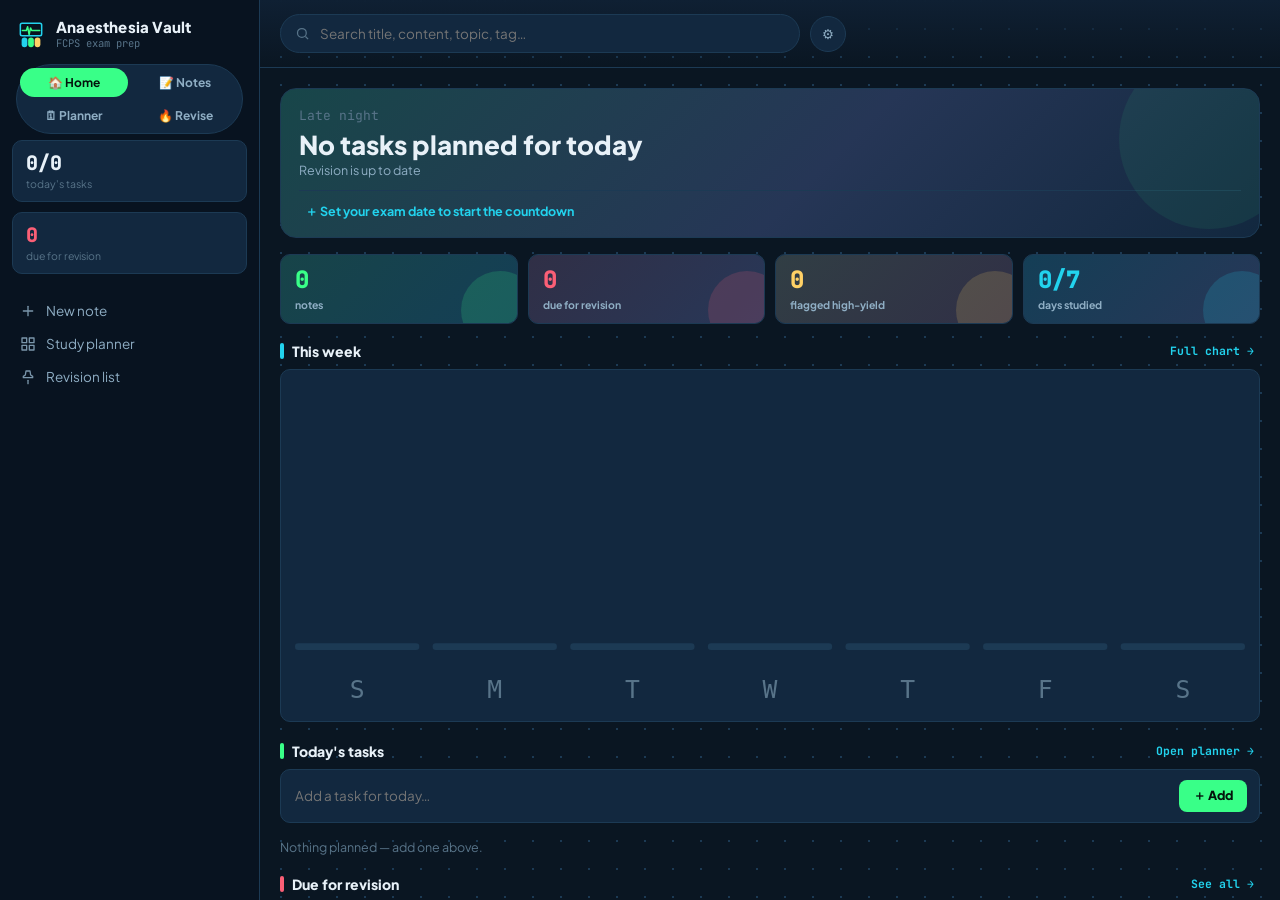
==== index.html @ f5a80159 "Add files via upload" ====
<!DOCTYPE html>
<html lang="en" data-theme="dark">
<head>
<meta charset="UTF-8">
<meta name="viewport" content="width=device-width, initial-scale=1, viewport-fit=cover">
<title>Anaesthesia Vault</title>
<meta name="description" content="Offline exam-prep notes and study planner for FCPS Anaesthesia — Written, Viva, OSPE, Long &amp; Short Case.">
<meta name="theme-color" content="#0A1622">
<link rel="manifest" href="./manifest.json">
<link rel="icon" href="./icons/icon-192.png">
<link rel="apple-touch-icon" href="./icons/icon-192.png">

<link rel="preconnect" href="https://fonts.googleapis.com">
<link rel="preconnect" href="https://fonts.gstatic.com" crossorigin>
<link href="https://fonts.googleapis.com/css2?family=Plus+Jakarta+Sans:wght@500;700;800&family=Lato:wght@400;700&family=JetBrains+Mono:wght@400;600&display=swap" rel="stylesheet">
<style>
/* ============================================================
   Anaesthesia Vault — design tokens
   Multiple named themes. Default: "icu" (ICU vital-signs monitor).
   Each theme defines surfaces, text, five accents, and the text
   colour that sits ON each accent (--on-*).
   ============================================================ */

:root,
[data-theme="icu"]{
  --bg:#0A1622; --bg-elevated:#0F2033; --bg-card:#12283F; --bg-sidebar:#081320; --line:#1C3A54;
  --text:#E8F1F8; --text-dim:#8FAEC4; --text-faint:#587489;
  --ecg:#39FF88; --spo2:#22D3EE; --art:#FB5F76; --resp:#FFD166; --violet:#B79CFF;
  --on-ecg:#04140C; --on-spo2:#04202A; --on-art:#2A0A10; --on-resp:#2A2205; --on-violet:#150A2E;
  --dot-color:var(--line);
  --shadow-card: 0 1px 0 rgba(0,0,0,.4), 0 8px 24px -12px rgba(0,0,0,.6);
}

[data-theme="midnight"]{
  --bg:#0E0B1F; --bg-elevated:#171233; --bg-card:#1E1842; --bg-sidebar:#0A0818; --line:#2E2660;
  --text:#EDE9FF; --text-dim:#A99FD6; --text-faint:#6F65A8;
  --ecg:#5EE7B7; --spo2:#7DD3FC; --art:#F472B6; --resp:#FCD34D; --violet:#C4B5FD;
  --on-ecg:#06201A; --on-spo2:#05202E; --on-art:#2A0A18; --on-resp:#2A2205; --on-violet:#1A0B33;
  --dot-color:var(--line);
  --shadow-card: 0 1px 0 rgba(0,0,0,.4), 0 8px 24px -12px rgba(0,0,0,.65);
}

[data-theme="carbon"]{
  --bg:#0C0C0D; --bg-elevated:#141416; --bg-card:#1B1B1E; --bg-sidebar:#08080A; --line:#2C2C31;
  --text:#F2F1EE; --text-dim:#A8A6A1; --text-faint:#6E6C68;
  --ecg:#F59E0B; --spo2:#38BDF8; --art:#EF4444; --resp:#FDE047; --violet:#A78BFA;
  --on-ecg:#1A1000; --on-spo2:#04202E; --on-art:#FFFFFF; --on-resp:#2A2205; --on-violet:#1A0B33;
  --dot-color:var(--line);
  --shadow-card: 0 1px 0 rgba(0,0,0,.5), 0 8px 24px -12px rgba(0,0,0,.7);
}

[data-theme="paper"]{
  --bg:#F5F3EC; --bg-elevated:#FFFFFF; --bg-card:#FFFFFF; --bg-sidebar:#EFEBDD; --line:#DCD5C0;
  --text:#1B2430; --text-dim:#566172; --text-faint:#8B96A5;
  --ecg:#0FA45C; --spo2:#0E90A8; --art:#D6425A; --resp:#B5820A; --violet:#7E5FD9;
  --on-ecg:#FFFFFF; --on-spo2:#FFFFFF; --on-art:#FFFFFF; --on-resp:#FFFFFF; --on-violet:#FFFFFF;
  --dot-color:transparent;
  --shadow-card: 0 1px 0 rgba(0,0,0,.03), 0 8px 20px -14px rgba(0,0,0,.25);
}

[data-theme="citrus"]{
  --bg:#FFF9F0; --bg-elevated:#FFFFFF; --bg-card:#FFFFFF; --bg-sidebar:#FFEFD9; --line:#F3D9B5;
  --text:#2A1D0E; --text-dim:#7A6446; --text-faint:#A8916E;
  --ecg:#EA580C; --spo2:#0891B2; --art:#DB2777; --resp:#CA8A04; --violet:#7C3AED;
  --on-ecg:#FFFFFF; --on-spo2:#FFFFFF; --on-art:#FFFFFF; --on-resp:#FFFFFF; --on-violet:#FFFFFF;
  --dot-color:transparent;
  --shadow-card: 0 1px 0 rgba(0,0,0,.03), 0 8px 20px -14px rgba(180,110,30,.3);
}

[data-theme="mint"]{
  --bg:#F0FBF6; --bg-elevated:#FFFFFF; --bg-card:#FFFFFF; --bg-sidebar:#DFF5EA; --line:#BFE6D4;
  --text:#10241B; --text-dim:#4A6B5C; --text-faint:#7C9A8B;
  --ecg:#0D9488; --spo2:#0369A1; --art:#E11D48; --resp:#B45309; --violet:#6D28D9;
  --on-ecg:#FFFFFF; --on-spo2:#FFFFFF; --on-art:#FFFFFF; --on-resp:#FFFFFF; --on-violet:#FFFFFF;
  --dot-color:transparent;
  --shadow-card: 0 1px 0 rgba(0,0,0,.03), 0 8px 20px -14px rgba(13,148,136,.3);
}

[data-theme="blossom"]{
  --bg:#FDF4FB; --bg-elevated:#FFFFFF; --bg-card:#FFFFFF; --bg-sidebar:#F8E4F4; --line:#EBCCE6;
  --text:#2A1026; --text-dim:#6E4A68; --text-faint:#9B7A96;
  --ecg:#C026D3; --spo2:#2563EB; --art:#E11D48; --resp:#A16207; --violet:#7C3AED;
  --on-ecg:#FFFFFF; --on-spo2:#FFFFFF; --on-art:#FFFFFF; --on-resp:#FFFFFF; --on-violet:#FFFFFF;
  --dot-color:transparent;
  --shadow-card: 0 1px 0 rgba(0,0,0,.03), 0 8px 20px -14px rgba(192,38,211,.28);
}

:root{
  --radius-s: 6px;
  --radius-m: 10px;
  --radius-l: 16px;
  --font-ui:   'Plus Jakarta Sans', system-ui, sans-serif;
  --font-mono: 'JetBrains Mono', ui-monospace, monospace;
  --note-font: 'Plus Jakarta Sans', system-ui, sans-serif;
  --note-size: 14.5px;
  --note-weight: 400;
}

*{ box-sizing:border-box; }
html,body{ height:100%; }
body{
  margin:0;
  font-family:var(--font-ui);
  background:var(--bg);
  color:var(--text);
  -webkit-font-smoothing:antialiased;
  background-image:
    radial-gradient(circle at 1px 1px, var(--dot-color) 1px, transparent 0);
  background-size: 28px 28px;
  background-attachment: fixed;
}
button{ font-family:inherit; }
input,textarea,select{ font-family:inherit; }

.app{
  display:grid;
  grid-template-columns: 260px 1fr;
  height:100vh;
  overflow:hidden;
}
@media (max-width: 760px){
  .app{ grid-template-columns: 1fr; }
  .sidebar{
    position:fixed; z-index:40; inset:0 30% 0 0;
    transform:translateX(-105%);
    transition:transform .22s ease;
  }
  .sidebar.open{ transform:translateX(0); }
  .scrim{ display:none; position:fixed; inset:0; background:rgba(0,0,0,.5); z-index:35; }
  .scrim.show{ display:block; }
}

/* ---------- Sidebar ---------- */
.sidebar{
  background:var(--bg-sidebar);
  border-right:1px solid var(--line);
  display:flex; flex-direction:column;
  overflow-y:auto;
}
.brand{
  display:flex; align-items:center; gap:10px;
  padding:18px 16px 14px;
}
.brand .pulse{
  width:30px; height:30px; flex:none;
}
.brand h1{
  font-size:15px; font-weight:800; margin:0; letter-spacing:.2px;
  line-height:1.2;
}
.brand span{ display:block; font-size:10.5px; color:var(--text-faint); font-family:var(--font-mono); }

.side-section{ padding:10px 12px; }
.side-label{
  font-size:11px; color:var(--text-faint); font-weight:700;
  padding:10px 8px 6px; display:flex; align-items:center; justify-content:space-between;
}
.side-btn{
  display:flex; align-items:center; gap:10px; width:100%;
  background:none; border:none; color:var(--text-dim);
  padding:8px 8px; border-radius:var(--radius-s); cursor:pointer;
  font-size:13.5px; text-align:left;
}
.side-btn svg{ flex:none; opacity:.85; }
.side-btn:hover{ background:var(--bg-card); color:var(--text); }
.side-btn.active{ background:var(--bg-card); color:var(--text); box-shadow: inset 3px 0 0 var(--ecg); }
.side-btn .count{ margin-left:auto; font-family:var(--font-mono); font-size:11px; color:var(--text-faint); }

.folder-row{ display:flex; align-items:center; gap:6px; }
.folder-row .side-btn{ flex:1; }
.folder-dot{ width:9px; height:9px; border-radius:50%; flex:none; }
.icon-btn{
  background:none; border:none; color:var(--text-faint); cursor:pointer;
  padding:4px; border-radius:6px; display:flex;
}
.icon-btn:hover{ background:var(--bg-card); color:var(--text); }

.tag-chip{
  display:inline-flex; align-items:center; gap:6px;
  font-size:11.5px; padding:4px 9px; border-radius:100px;
  background:var(--bg-card); color:var(--text-dim); border:1px solid var(--line);
  cursor:pointer; margin:0 6px 6px 0;
}
.tag-chip.active{ border-color:var(--spo2); color:var(--spo2); }
.tag-wrap{ display:flex; flex-wrap:wrap; padding:4px 8px; }

.sidebar-footer{
  margin-top:auto; padding:12px; border-top:1px solid var(--line);
  display:flex; gap:8px;
}

/* ---------- Main ---------- */
.main{ display:flex; flex-direction:column; min-width:0; }
.topbar{
  display:flex; align-items:center; gap:10px;
  padding:14px 20px; border-bottom:1px solid var(--line);
  background:linear-gradient(180deg, var(--bg-elevated), transparent);
}
.menu-toggle{ display:none; }
@media (max-width:760px){ .menu-toggle{ display:flex; } }

.search-box{
  flex:1; display:flex; align-items:center; gap:8px;
  background:var(--bg-card); border:1px solid var(--line);
  border-radius:100px; padding:9px 14px; max-width:520px;
}
.search-box input{
  background:none; border:none; outline:none; color:var(--text);
  font-size:13.5px; width:100%;
}
.search-box svg{ color:var(--text-faint); flex:none; }

.btn{
  border:none; cursor:pointer; border-radius:var(--radius-s);
  font-weight:700; font-size:13px; padding:9px 14px;
  display:inline-flex; align-items:center; gap:7px;
}
.btn-primary{ background:var(--ecg); color:var(--on-ecg); }
.btn-primary:hover{ filter:brightness(1.08); }
.btn-ghost{ background:var(--bg-card); color:var(--text); border:1px solid var(--line); }
.btn-ghost:hover{ background:var(--bg-elevated); }
.theme-toggle{
  background:var(--bg-card); border:1px solid var(--line); color:var(--text-dim);
  width:36px; height:36px; border-radius:50%; display:flex; align-items:center; justify-content:center;
  cursor:pointer;
}

.content{ flex:1; overflow-y:auto; padding:20px; }
.section-title{
  font-size:20px; font-weight:800; margin:4px 0 4px;
  display:flex; align-items:center; gap:10px;
}
.section-sub{ color:var(--text-faint); font-size:12.5px; margin:0 0 16px; font-family:var(--font-mono); }

.grid{
  display:grid; grid-template-columns:repeat(auto-fill,minmax(230px,1fr));
  gap:14px;
}

.note-card{
  background:var(--bg-card); border:1px solid var(--line);
  border-radius:var(--radius-m); box-shadow:var(--shadow-card);
  padding:14px 14px 10px; cursor:pointer; position:relative;
  border-left:4px solid var(--ecg);
  display:flex; flex-direction:column; min-height:150px;
  transition:transform .12s ease;
}
.note-card:hover{ transform:translateY(-2px); }
.note-card .nc-top{ display:flex; align-items:flex-start; gap:8px; }
.note-card .nc-title{ font-weight:700; font-size:14.5px; flex:1; line-height:1.3; }
.note-card .nc-pin{ color:var(--resp); flex:none; }
.note-card .nc-body{
  color:var(--text-dim); font-size:12.5px; line-height:1.5; margin-top:6px;
  flex:1; overflow:hidden; display:-webkit-box; -webkit-line-clamp:4; -webkit-box-orient:vertical;
}
.nc-tags{ display:flex; flex-wrap:wrap; gap:5px; margin-top:8px; }
.nc-tags .badge{ font-size:10px; padding:2px 7px; border-radius:100px; font-weight:700; }
.nc-foot{
  display:flex; align-items:center; justify-content:space-between;
  margin-top:10px; padding-top:8px; border-top:1px solid var(--line);
  font-family:var(--font-mono); font-size:10.5px; color:var(--text-faint);
}
.nc-actions{ display:flex; gap:2px; }

.badge{ display:inline-block; }
.badge-writ{ background:rgba(34,211,238,.15); color:var(--spo2); }
.badge-viva{ background:rgba(183,156,255,.15); color:var(--violet); }
.badge-ospe{ background:rgba(255,209,102,.15); color:var(--resp); }
.badge-long{ background:rgba(57,255,136,.15); color:var(--ecg); }
.badge-short{ background:rgba(251,95,118,.15); color:var(--art); }
.badge-must{ background:rgba(251,95,118,.18); color:var(--art); }
.badge-yield{ background:rgba(255,209,102,.18); color:var(--resp); }
.badge-hard{ background:rgba(183,156,255,.18); color:var(--violet); }

.empty{
  text-align:center; padding:70px 20px; color:var(--text-faint);
}
.empty svg{ opacity:.5; margin-bottom:10px; }

/* ---------- Editor ---------- */
.editor-overlay{
  position:fixed; inset:0; background:rgba(3,8,14,.6);
  display:none; align-items:flex-start; justify-content:center;
  padding:30px 16px; z-index:60; overflow-y:auto;
  backdrop-filter: blur(2px);
}
.editor-overlay.show{ display:flex; }
.editor{
  background:var(--bg-elevated); border:1px solid var(--line);
  border-radius:var(--radius-l); width:100%; max-width:760px;
  box-shadow:0 30px 60px -20px rgba(0,0,0,.6);
  display:flex; flex-direction:column; max-height:90vh;
}
.editor-head{
  display:flex; align-items:center; gap:10px; padding:14px 16px;
  border-bottom:1px solid var(--line);
}
.editor-head input.title{
  flex:1; background:none; border:none; outline:none; color:var(--text);
  font-size:19px; font-weight:800;
}
.autosave-flag{
  font-family:var(--font-mono); font-size:10.5px; color:var(--text-faint);
  display:flex; align-items:center; gap:5px; white-space:nowrap;
}
.autosave-flag .dot{ width:6px; height:6px; border-radius:50%; background:var(--ecg); }

.toolbar{
  display:flex; align-items:center; gap:4px; flex-wrap:wrap;
  padding:8px 12px; border-bottom:1px solid var(--line);
  background:var(--bg-card);
}
.toolbar select{
  background:var(--bg-elevated); color:var(--text); border:1px solid var(--line);
  border-radius:6px; padding:5px 6px; font-size:12px;
}
.toolbar button{
  background:none; border:none; color:var(--text-dim); cursor:pointer;
  width:30px; height:30px; border-radius:6px; display:flex; align-items:center; justify-content:center;
  font-weight:700; font-size:13px;
}
.toolbar button:hover{ background:var(--bg-elevated); color:var(--text); }
.toolbar .sep{ width:1px; height:20px; background:var(--line); margin:0 4px; }
.toolbar input[type="color"]{
  width:26px; height:26px; border:none; background:none; padding:0; cursor:pointer;
}

.editor-body{ flex:1; overflow-y:auto; padding:16px; }
.editable{
  min-height:220px; outline:none; line-height:1.7;
  font-family:var(--note-font); font-size:var(--note-size); font-weight:var(--note-weight);
}
.editable mark{ background:var(--resp); color:var(--on-resp); border-radius:2px; }

.editor-meta{
  padding:12px 16px; border-top:1px solid var(--line);
  display:flex; flex-wrap:wrap; gap:10px; align-items:center;
}
.meta-field{ display:flex; align-items:center; gap:6px; }
.meta-field label{ font-size:11px; color:var(--text-faint); font-family:var(--font-mono); }
.meta-field select, .meta-field input[type="text"]{
  background:var(--bg-card); border:1px solid var(--line); color:var(--text);
  border-radius:6px; padding:6px 8px; font-size:12.5px;
}
.exam-tags{ display:flex; flex-wrap:wrap; gap:6px; }
.exam-tag-btn{
  font-size:11px; padding:5px 10px; border-radius:100px; cursor:pointer;
  border:1px solid var(--line); background:var(--bg-card); color:var(--text-dim); font-weight:700;
}
.exam-tag-btn.on{ color:var(--on-ecg); border-color:transparent; }
.exam-tag-btn[data-tag="Written"].on{ background:var(--spo2); color:var(--on-spo2); }
.exam-tag-btn[data-tag="Viva"].on{ background:var(--violet); color:var(--on-violet); }
.exam-tag-btn[data-tag="OSPE"].on{ background:var(--resp); color:var(--on-resp); }
.exam-tag-btn[data-tag="Long Case"].on{ background:var(--ecg); color:var(--on-ecg); }
.exam-tag-btn[data-tag="Short Case"].on{ background:var(--art); color:var(--on-art); }
.exam-tag-btn[data-tag="Must-Know"].on{ background:var(--art); color:var(--on-art); }
.exam-tag-btn[data-tag="High-Yield"].on{ background:var(--resp); color:var(--on-resp); }
.exam-tag-btn[data-tag="Hard Topic"].on{ background:var(--violet); color:var(--on-violet); }

.editor-foot{
  padding:12px 16px; border-top:1px solid var(--line);
  display:flex; justify-content:space-between; align-items:center;
}
.editor-foot .left-actions{ display:flex; gap:6px; }

.toast{
  position:fixed; bottom:20px; left:50%; transform:translateX(-50%) translateY(20px);
  background:var(--bg-elevated); border:1px solid var(--line); color:var(--text);
  padding:10px 18px; border-radius:100px; font-size:13px; box-shadow:var(--shadow-card);
  opacity:0; pointer-events:none; transition:.2s ease; z-index:100;
  display:flex; align-items:center; gap:8px;
}
.toast.show{ opacity:1; transform:translateX(-50%) translateY(0); }
.toast .dot{ width:7px; height:7px; border-radius:50%; background:var(--ecg); }

.modal-overlay{
  position:fixed; inset:0; background:rgba(3,8,14,.6); z-index:70;
  display:none; align-items:center; justify-content:center; padding:16px;
}
.modal-overlay.show{ display:flex; }
.modal{
  background:var(--bg-elevated); border:1px solid var(--line); border-radius:var(--radius-l);
  width:100%; max-width:340px; padding:18px;
}
.modal h3{ margin:0 0 12px; font-size:15px; }
.modal input, .modal select{
  width:100%; background:var(--bg-card); border:1px solid var(--line); color:var(--text);
  border-radius:8px; padding:9px 10px; font-size:13.5px; margin-bottom:10px;
}
.color-row{ display:flex; gap:8px; margin-bottom:14px; }
.color-swatch{
  width:26px; height:26px; border-radius:50%; cursor:pointer; border:2px solid transparent;
}
.color-swatch.sel{ border-color:var(--text); }
.modal-actions{ display:flex; justify-content:flex-end; gap:8px; }

::-webkit-scrollbar{ width:10px; height:10px; }
::-webkit-scrollbar-thumb{ background:var(--line); border-radius:10px; }
::-webkit-scrollbar-track{ background:transparent; }

/* ============================================================
   Phase 2 — Study Planner (Today / Week / Month / Timetable)
   ============================================================ */

.mode-switch{
  display:flex; gap:4px; margin:0 16px 6px; padding:3px;
  background:var(--bg-card); border:1px solid var(--line); border-radius:100px;
}
.mode-switch button{
  flex:1; border:none; background:none; color:var(--text-dim); cursor:pointer;
  padding:7px 10px; border-radius:100px; font-size:12.5px; font-weight:700;
  display:flex; align-items:center; justify-content:center; gap:6px;
}
.mode-switch button.active{ background:var(--ecg); color:var(--on-ecg); }

.planner-tabs{ display:flex; gap:6px; flex-wrap:wrap; margin-bottom:16px; }
.planner-tab{
  border:1px solid var(--line); background:var(--bg-card); color:var(--text-dim);
  padding:7px 14px; border-radius:100px; font-size:12.5px; font-weight:700; cursor:pointer;
}
.planner-tab.active{ background:var(--spo2); color:var(--on-spo2); border-color:transparent; }

.quick-add{
  display:flex; gap:8px; flex-wrap:wrap; align-items:center;
  background:var(--bg-card); border:1px solid var(--line); border-radius:var(--radius-m);
  padding:10px 12px; margin-bottom:16px;
}
.quick-add input[type="text"]{
  flex:1; min-width:140px; background:none; border:none; outline:none; color:var(--text); font-size:13.5px;
}
.quick-add input[type="time"], .quick-add input[type="date"]{
  background:var(--bg-elevated); border:1px solid var(--line); color:var(--text-dim);
  border-radius:6px; padding:6px 8px; font-size:12px; font-family:var(--font-mono);
}
.quick-add button{
  background:var(--ecg); border:none; color:var(--on-ecg); font-weight:800;
  padding:7px 14px; border-radius:8px; cursor:pointer; font-size:12.5px;
}

.task-row{
  display:flex; align-items:center; gap:10px;
  background:var(--bg-card); border:1px solid var(--line); border-radius:var(--radius-s);
  padding:9px 12px; margin-bottom:7px;
}
.task-row.done{ opacity:.5; }
.task-row.done .task-title{ text-decoration:line-through; }
.task-check{
  width:19px; height:19px; border-radius:6px; border:2px solid var(--line); flex:none;
  cursor:pointer; display:flex; align-items:center; justify-content:center; color:var(--ecg);
  background:var(--bg-elevated);
}
.task-check.on{ background:var(--ecg); border-color:var(--ecg); color:var(--on-ecg); }
.task-title{ flex:1; font-size:13.5px; }
.task-meta{ display:flex; gap:8px; align-items:center; font-family:var(--font-mono); font-size:10.5px; color:var(--text-faint); flex-wrap:wrap; }
.task-topic{ background:var(--bg-elevated); padding:2px 8px; border-radius:100px; color:var(--text-dim); }
.task-del{ background:none; border:none; color:var(--text-faint); cursor:pointer; padding:4px; border-radius:6px; }
.task-del:hover{ color:var(--art); background:var(--bg-elevated); }

.today-progress{
  display:flex; align-items:center; gap:10px; margin-bottom:14px;
}
.today-progress .bar{
  flex:1; height:7px; border-radius:100px; background:var(--bg-card); border:1px solid var(--line); overflow:hidden;
}
.today-progress .fill{ height:100%; background:var(--ecg); border-radius:100px; }
.today-progress .num{ font-family:var(--font-mono); font-size:11.5px; color:var(--text-faint); white-space:nowrap; }

.week-nav, .month-nav{
  display:flex; align-items:center; gap:10px; margin-bottom:14px;
}
.week-nav button, .month-nav button{
  background:var(--bg-card); border:1px solid var(--line); color:var(--text); width:30px; height:30px;
  border-radius:8px; cursor:pointer;
}
.week-nav .label, .month-nav .label{ font-weight:700; font-size:13.5px; font-family:var(--font-mono); }

.week-grid{
  display:grid; grid-template-columns:repeat(7,minmax(140px,1fr)); gap:10px; overflow-x:auto;
}
.day-col{
  background:var(--bg-card); border:1px solid var(--line); border-radius:var(--radius-m);
  padding:10px; min-height:120px;
}
.day-col.today{ border-color:var(--ecg); box-shadow:0 0 0 1px var(--ecg) inset; }
.day-col-head{
  font-size:11.5px; font-weight:800; color:var(--text-dim); margin-bottom:8px;
  display:flex; justify-content:space-between; font-family:var(--font-mono);
}
.day-col .add-mini{
  width:100%; background:none; border:1px dashed var(--line); color:var(--text-faint);
  border-radius:6px; padding:6px; font-size:11.5px; cursor:pointer; margin-top:4px;
}
.day-col .add-mini:hover{ color:var(--text); border-color:var(--text-faint); }

.cal-grid{
  display:grid; grid-template-columns:repeat(7,1fr); gap:6px;
}
.cal-dow{
  text-align:center; font-size:10.5px; color:var(--text-faint); font-family:var(--font-mono);
  padding-bottom:4px; font-weight:700;
}
.cal-cell{
  aspect-ratio:1/0.85; background:var(--bg-card); border:1px solid var(--line); border-radius:var(--radius-s);
  padding:6px; cursor:pointer; position:relative; display:flex; flex-direction:column;
}
.cal-cell.outside{ opacity:.35; }
.cal-cell.today{ border-color:var(--ecg); }
.cal-cell.selected{ box-shadow:0 0 0 2px var(--spo2) inset; }
.cal-cell .dnum{ font-size:12px; font-weight:700; font-family:var(--font-mono); }
.cal-cell .dots{ display:flex; gap:3px; margin-top:auto; flex-wrap:wrap; }
.cal-cell .dots span{ width:6px; height:6px; border-radius:50%; background:var(--resp); }

.day-panel{
  margin-top:16px; background:var(--bg-card); border:1px solid var(--line);
  border-radius:var(--radius-m); padding:14px;
}
.day-panel h3{ margin:0 0 10px; font-size:14px; font-family:var(--font-mono); color:var(--text-dim); }

.timetable-grid{
  display:grid; grid-template-columns:repeat(7,minmax(130px,1fr)); gap:10px; overflow-x:auto;
}
.tt-col{
  background:var(--bg-card); border:1px solid var(--line); border-radius:var(--radius-m); padding:10px;
  min-height:140px;
}
.tt-col-head{ font-size:12px; font-weight:800; margin-bottom:8px; font-family:var(--font-mono); }
.slot-chip{
  border-radius:8px; padding:7px 9px; margin-bottom:7px; font-size:11.5px;
  border-left:3px solid var(--ecg); background:var(--bg-elevated); position:relative;
}
.slot-chip .st{ font-family:var(--font-mono); font-size:10px; color:var(--text-faint); }
.slot-chip .sub{ font-weight:700; margin-top:2px; }
.slot-chip .del{
  position:absolute; top:4px; right:4px; background:none; border:none; color:var(--text-faint);
  cursor:pointer; font-size:11px; padding:2px;
}
.slot-chip .del:hover{ color:var(--art); }
.tt-col .add-mini{
  width:100%; background:none; border:1px dashed var(--line); color:var(--text-faint);
  border-radius:6px; padding:6px; font-size:11px; cursor:pointer;
}

/* ============================================================
   Phase 3 — Revision system (last-night list + activity chart)
   ============================================================ */

.revise-tab{
  border:1px solid var(--line); background:var(--bg-card); color:var(--text-dim);
  padding:7px 14px; border-radius:100px; font-size:12.5px; font-weight:700; cursor:pointer;
}
.revise-tab.active{ background:var(--art); color:var(--on-art); border-color:transparent; }

.rev-filters{ display:flex; flex-wrap:wrap; gap:6px; margin-bottom:14px; }
.rev-filter{
  border:1px solid var(--line); background:var(--bg-card); color:var(--text-dim);
  padding:5px 11px; border-radius:100px; font-size:11.5px; font-weight:700; cursor:pointer;
}
.rev-filter.on{ background:var(--resp); color:var(--on-resp); border-color:transparent; }
.rev-filter .n{ opacity:.65; margin-left:5px; font-family:var(--font-mono); font-size:10px; }

.rev-summary{
  display:flex; gap:10px; flex-wrap:wrap; margin-bottom:14px;
}
.rev-stat{
  background:var(--bg-card); border:1px solid var(--line); border-radius:var(--radius-m);
  padding:10px 14px; flex:1; min-width:120px;
}
.rev-stat .v{ font-size:22px; font-weight:800; font-family:var(--font-mono); line-height:1.1; }
.rev-stat .k{ font-size:10.5px; color:var(--text-faint); margin-top:3px; }

.rev-item{
  background:var(--bg-card); border:1px solid var(--line); border-radius:var(--radius-m);
  margin-bottom:8px; overflow:hidden; border-left:4px solid var(--art);
}
.rev-head{
  display:flex; align-items:center; gap:10px; padding:11px 13px; cursor:pointer;
}
.rev-head .t{ flex:1; font-weight:700; font-size:13.5px; line-height:1.3; }
.rev-age{
  font-family:var(--font-mono); font-size:10px; color:var(--text-faint); white-space:nowrap;
}
.rev-age.stale{ color:var(--art); }
.rev-badges{ display:flex; flex-wrap:wrap; gap:4px; padding:0 13px 9px; }
.rev-body{
  display:none; padding:2px 13px 13px; line-height:1.7;
  font-family:var(--note-font); font-size:var(--note-size);
  border-top:1px solid var(--line); margin-top:2px; padding-top:11px;
}
.rev-item.open .rev-body{ display:block; }
.rev-body mark{ background:var(--resp); color:var(--on-resp); border-radius:2px; }
.rev-actions{ display:flex; gap:7px; padding:0 13px 12px; flex-wrap:wrap; }
.rev-actions button{
  border:1px solid var(--line); background:var(--bg-elevated); color:var(--text-dim);
  border-radius:7px; padding:6px 11px; font-size:11.5px; font-weight:700; cursor:pointer;
}
.rev-actions button.mark{ background:var(--ecg); color:var(--on-ecg); border-color:transparent; }

.chart-card{
  background:var(--bg-card); border:1px solid var(--line); border-radius:var(--radius-m);
  padding:14px; margin-bottom:14px;
}
.chart-card h3{ margin:0 0 3px; font-size:13.5px; }
.chart-card .hint{ font-size:11px; color:var(--text-faint); margin:0 0 12px; font-family:var(--font-mono); }
.chart-svg{ width:100%; height:auto; display:block; overflow:visible; }

.topic-bar{ margin-bottom:9px; }
.topic-bar .lbl{
  display:flex; justify-content:space-between; font-size:11.5px; margin-bottom:4px; color:var(--text-dim);
}
.topic-bar .lbl .c{ font-family:var(--font-mono); color:var(--text-faint); }
.topic-bar .track{ height:8px; background:var(--bg-elevated); border-radius:100px; overflow:hidden; }
.topic-bar .fill{ height:100%; border-radius:100px; }

/* ============================================================
   Phase 4 — Export & Share (print / PDF output)
   ============================================================ */

#printArea{ display:none; }

@media print{
  /* hide the whole app, show only the printable note */
  .app, .editor-overlay, .modal-overlay, .toast, .scrim{ display:none !important; }
  body{ background:#fff !important; background-image:none !important; }

  #printArea{
    display:block;
    color:#111;
    font-family:Georgia, 'Times New Roman', serif;
    font-size:12pt;
    line-height:1.6;
    padding:0;
  }
  #printArea .p-head{
    border-bottom:2px solid #111;
    padding-bottom:8pt; margin-bottom:14pt;
  }
  #printArea h1{ font-size:20pt; margin:0 0 6pt; line-height:1.25; }
  #printArea .p-meta{
    font-family:Arial, Helvetica, sans-serif;
    font-size:9pt; color:#444;
  }
  #printArea .p-badges{ margin-top:6pt; font-family:Arial, Helvetica, sans-serif; font-size:8.5pt; }
  #printArea .p-badges span{
    border:1px solid #666; border-radius:9pt; padding:1.5pt 7pt; margin-right:4pt;
    display:inline-block; color:#222;
  }
  #printArea .p-body mark{ background:#ffe9a8 !important; color:#111 !important; -webkit-print-color-adjust:exact; print-color-adjust:exact; }
  #printArea .p-body img{ max-width:100%; }
  #printArea .p-foot{
    margin-top:18pt; padding-top:6pt; border-top:1px solid #bbb;
    font-family:Arial, Helvetica, sans-serif; font-size:8pt; color:#666;
  }
  @page{ margin:16mm; }
}

/* ============================================================
   Phase 5 — Dashboard + Settings
   ============================================================ */

/* 4 modes now: let them wrap two-up instead of squeezing */
.mode-switch{ flex-wrap:wrap; }
.mode-switch button{ flex:1 1 calc(50% - 4px); font-size:12px; padding:7px 6px; }

.hero{
  background:var(--bg-card); border:1px solid var(--line); border-radius:var(--radius-l);
  padding:18px 18px 16px; margin-bottom:16px; position:relative; overflow:hidden;
}
.hero::after{
  content:''; position:absolute; right:-40px; top:-40px; width:180px; height:180px;
  border-radius:50%; background:var(--ecg); opacity:.07;
}
.hero .greet{ font-size:13px; color:var(--text-faint); font-family:var(--font-mono); }
.hero .big{ font-size:26px; font-weight:800; margin:5px 0 2px; line-height:1.2; }
.hero .sub{ font-size:12.5px; color:var(--text-dim); }
.hero .countdown{
  display:flex; align-items:baseline; gap:9px; margin-top:12px;
  padding-top:12px; border-top:1px solid var(--line);
}
.hero .countdown .d{ font-size:34px; font-weight:800; font-family:var(--font-mono); color:var(--ecg); line-height:1; }
.hero .countdown .l{ font-size:12.5px; color:var(--text-dim); }
.hero .set-exam{
  margin-top:12px; padding-top:12px; border-top:1px solid var(--line);
  background:none; border:none; border-top:1px solid var(--line); width:100%; text-align:left;
  color:var(--spo2); font-size:12.5px; font-weight:700; cursor:pointer; padding-bottom:0;
}

.stat-grid{
  display:grid; grid-template-columns:repeat(auto-fit,minmax(140px,1fr));
  gap:10px; margin-bottom:18px;
}
.stat{
  background:var(--bg-card); border:1px solid var(--line); border-radius:var(--radius-m);
  padding:12px 14px; border-left:4px solid var(--line);
}
.stat .v{ font-size:24px; font-weight:800; font-family:var(--font-mono); line-height:1.1; }
.stat .k{ font-size:10.5px; color:var(--text-faint); margin-top:4px; }

.dash-sec{ margin-bottom:20px; }
.dash-sec .hd{
  display:flex; align-items:center; justify-content:space-between; margin-bottom:9px;
}
.dash-sec .hd h3{ margin:0; font-size:14px; font-weight:800; }
.dash-sec .hd button{
  background:none; border:none; color:var(--spo2); font-size:11.5px; font-weight:700;
  cursor:pointer; font-family:var(--font-mono);
}
.mini-note{
  display:flex; align-items:center; gap:10px; padding:9px 12px; cursor:pointer;
  background:var(--bg-card); border:1px solid var(--line); border-radius:var(--radius-s);
  margin-bottom:6px; border-left:3px solid var(--ecg);
}
.mini-note .t{ flex:1; font-size:13px; font-weight:700; }
.mini-note .m{ font-family:var(--font-mono); font-size:10px; color:var(--text-faint); white-space:nowrap; }

/* ---- Settings panel ---- */
.modal.wide{ max-width:440px; max-height:88vh; overflow-y:auto; }
.set-group{ margin-bottom:18px; }
.set-group > label{
  display:block; font-size:11px; font-weight:800; color:var(--text-faint);
  font-family:var(--font-mono); margin-bottom:8px;
}
.theme-grid{ display:grid; grid-template-columns:repeat(auto-fit,minmax(110px,1fr)); gap:8px; }
.theme-opt{
  border:2px solid var(--line); border-radius:var(--radius-m); padding:8px;
  cursor:pointer; background:none; text-align:left;
}
.theme-opt.sel{ border-color:var(--ecg); }
.theme-opt .swatches{ display:flex; gap:3px; margin-bottom:6px; }
.theme-opt .swatches i{ width:100%; height:16px; border-radius:3px; display:block; }
.theme-opt .nm{ font-size:11.5px; font-weight:700; color:var(--text); }
.theme-opt .ty{ font-size:9.5px; color:var(--text-faint); font-family:var(--font-mono); }
.set-row{ display:flex; gap:8px; }
.set-row > *{ flex:1; }

/* ============================================================
   Phase 6 — status, photos, colourful dashboard, fuller sidebar
   ============================================================ */

/* ---- images inside notes ---- */
.editable img, .rev-body img{
  max-width:100%; height:auto; border-radius:var(--radius-s);
  display:block; margin:10px 0 4px;
}

/* ---- note status ---- */
.status-dot{ width:9px; height:9px; border-radius:50%; flex:none; display:inline-block; }
.st-none{      background:var(--text-faint); }
.st-due{       background:var(--art); }
.st-partial{   background:var(--resp); }
.st-completed{ background:var(--ecg); }

.badge-status{ display:inline-flex; align-items:center; gap:5px; font-size:10px;
  padding:2px 8px; border-radius:100px; font-weight:700;
  background:var(--bg-elevated); color:var(--text-dim); }

/* ---- colourful dashboard ---- */
.stat{ position:relative; overflow:hidden; border-left-width:1px; }
.stat::before{
  content:''; position:absolute; inset:0; opacity:.13; pointer-events:none;
  background:linear-gradient(135deg, var(--c1) 0%, var(--c2) 100%);
}
.stat::after{
  content:''; position:absolute; right:-22px; bottom:-26px;
  width:78px; height:78px; border-radius:50%; background:var(--c1); opacity:.16;
}
.stat > *{ position:relative; z-index:1; }
.stat .v{ color:var(--c1); }
.stat .k{ color:var(--text-dim); font-weight:700; }

.hero{
  background:
    linear-gradient(135deg, color-mix(in srgb, var(--ecg) 14%, var(--bg-card)) 0%,
                            color-mix(in srgb, var(--violet) 12%, var(--bg-card)) 55%,
                            var(--bg-card) 100%);
}
.hero .countdown .d{
  background:linear-gradient(120deg, var(--ecg), var(--spo2));
  -webkit-background-clip:text; background-clip:text; color:transparent;
}

.dash-sec .hd h3{ display:flex; align-items:center; gap:8px; }
.dash-sec .hd h3::before{
  content:''; width:4px; height:16px; border-radius:3px; background:var(--accent, var(--ecg));
}

/* ---- sidebar sections for non-notes modes ---- */
.side-mini{
  margin:0 12px 10px; padding:11px 13px; border-radius:var(--radius-m);
  background:var(--bg-card); border:1px solid var(--line);
}
.side-mini .v{ font-size:20px; font-weight:800; font-family:var(--font-mono); line-height:1.1; }
.side-mini .k{ font-size:10.5px; color:var(--text-faint); margin-top:3px; }
.side-mini.accent{ border-color:var(--ecg); }
.side-mini.accent .v{ color:var(--ecg); }

.side-hint{
  margin:auto 12px 14px; padding:11px 13px; border-radius:var(--radius-m);
  background:var(--bg-card); border:1px dashed var(--line);
  font-size:11.5px; line-height:1.55; color:var(--text-faint);
}
.side-hint b{ color:var(--text-dim); }

</style>
</head>
<body>

<div class="scrim" id="scrim"></div>

<div class="app">
  <!-- SIDEBAR -->
  <aside class="sidebar" id="sidebar">
    <div class="brand">
      <svg class="pulse" viewBox="0 0 512 512" xmlns="http://www.w3.org/2000/svg" aria-hidden="true">
        <rect x="74" y="74" width="364" height="212" rx="30" fill="none" stroke="#22D3EE" stroke-width="26"/>
        <polyline points="108,196 176,196 198,132 224,266 248,152 268,196 404,196"
          stroke="#39FF88" stroke-width="26" fill="none" stroke-linecap="round" stroke-linejoin="round"/>
        <rect x="96"  y="316" width="98" height="164" rx="49" fill="#22D3EE"/>
        <rect x="207" y="316" width="98" height="164" rx="49" fill="#39FF88"/>
        <rect x="318" y="316" width="98" height="164" rx="49" fill="#FFD166"/>
      </svg>
      <div>
        <h1>Anaesthesia Vault</h1>
        <span>FCPS exam prep</span>
      </div>
    </div>

    <div class="mode-switch">
      <button id="modeHomeBtn" class="active">🏠 Home</button>
      <button id="modeNotesBtn">📝 Notes</button>
      <button id="modePlannerBtn">🗓 Planner</button>
      <button id="modeReviseBtn">🔥 Revise</button>
    </div>

    <div id="sideBody"></div>

    <div class="sidebar-footer" id="sidebarFooter">
      <button class="btn btn-primary" id="newNoteBtn" style="width:100%;justify-content:center;">+ New note</button>
    </div>
    <div class="sidebar-footer" id="backupBar" style="border-top:none;padding-top:0;">
      <button class="btn btn-ghost" id="exportBtn" style="flex:1;justify-content:center;font-size:11.5px;padding:7px;">⬇ Backup</button>
      <button class="btn btn-ghost" id="importBtn" style="flex:1;justify-content:center;font-size:11.5px;padding:7px;">⬆ Restore</button>
      <input type="file" id="importFile" accept="application/json,.json" style="display:none;">
    </div>
  </aside>

  <!-- MAIN -->
  <main class="main">
    <div class="topbar">
      <button class="icon-btn menu-toggle" id="menuToggle">☰</button>
      <div class="search-box">
        <svg width="15" height="15" viewBox="0 0 24 24" fill="none" stroke="currentColor" stroke-width="2"><circle cx="11" cy="11" r="7"/><path d="m21 21-4.3-4.3"/></svg>
        <input id="searchInput" type="text" placeholder="Search title, content, topic, tag…">
      </div>
      <button class="theme-toggle" id="settingsBtn" title="Settings">⚙</button>
    </div>

    <div class="content" id="dashContent"></div>

    <div class="content" id="notesContent" style="display:none;">
      <h2 class="section-title" id="sectionTitle">All notes</h2>
      <p class="section-sub" id="sectionSub"></p>
      <div class="grid" id="grid"></div>
    </div>

    <div class="content" id="plannerContent" style="display:none;">
      <h2 class="section-title" id="plannerTitle">Today</h2>
      <div class="planner-tabs">
        <button class="planner-tab active" data-pview="today">Today</button>
        <button class="planner-tab" data-pview="week">Week</button>
        <button class="planner-tab" data-pview="month">Month</button>
        <button class="planner-tab" data-pview="timetable">Timetable</button>
      </div>
      <div id="plannerBody"></div>
    </div>
    <div class="content" id="reviseContent" style="display:none;">
      <h2 class="section-title" id="reviseTitle">Last-night revision</h2>
      <div class="planner-tabs">
        <button class="revise-tab active" data-rview="list">Revision list</button>
        <button class="revise-tab" data-rview="activity">Activity</button>
      </div>
      <div id="reviseBody"></div>
    </div>
  </main>
</div>

<!-- EDITOR -->
<div class="editor-overlay" id="editorOverlay">
  <div class="editor">
    <div class="editor-head">
      <input class="title" id="titleInput" type="text" placeholder="Note title…">
      <span class="autosave-flag" id="autosaveFlag"><span class="dot"></span>Ready</span>
      <button class="icon-btn" id="closeEditorBtn">✕</button>
    </div>

    <div class="toolbar">
      <select id="fontFamily" title="Font">
        <option value="Plus Jakarta Sans">Sans</option>
        <option value="Georgia">Serif</option>
        <option value="JetBrains Mono">Mono</option>
      </select>
      <select id="fontSize" title="Size">
        <option value="2">S</option>
        <option value="3" selected>M</option>
        <option value="4">L</option>
        <option value="5">XL</option>
        <option value="6">XXL</option>
      </select>
      <span class="sep"></span>
      <button data-cmd="bold" title="Bold"><b>B</b></button>
      <button data-cmd="italic" title="Italic"><i>I</i></button>
      <button data-cmd="underline" title="Underline"><u>U</u></button>
      <button id="markBtn" title="Highlighter">🖍</button>
      <button id="imgBtn" title="Insert photo">🖼</button>
      <input type="file" id="imgFile" accept="image/*" style="display:none;">
      <input type="color" id="fontColor" title="Text colour" value="#22D3EE">
      <span class="sep"></span>
      <button data-cmd="insertUnorderedList" title="Bullet list">•—</button>
      <button data-cmd="insertOrderedList" title="Numbered list">1.</button>
      <button data-cmd="removeFormat" title="Clear formatting">Tx</button>
    </div>

    <div class="editor-body">
      <div class="editable" id="editable" contenteditable="true" spellcheck="true"></div>
    </div>

    <div class="editor-meta">
      <div class="meta-field">
        <label>FOLDER</label>
        <select id="folderSelect"></select>
      </div>
      <div class="meta-field">
        <label>STATUS</label>
        <select id="statusSelect"></select>
      </div>
      <div class="meta-field" style="flex:1;min-width:160px;">
        <label>TAGS</label>
        <input type="text" id="tagsInput" placeholder="e.g. spinal, LA-toxicity">
      </div>
    </div>
    <div class="editor-meta">
      <div class="exam-tags" id="examTags">
        <button class="exam-tag-btn" data-tag="Written">Written</button>
        <button class="exam-tag-btn" data-tag="Viva">Viva</button>
        <button class="exam-tag-btn" data-tag="OSPE">OSPE</button>
        <button class="exam-tag-btn" data-tag="Long Case">Long Case</button>
        <button class="exam-tag-btn" data-tag="Short Case">Short Case</button>
        <button class="exam-tag-btn" data-tag="Must-Know">Must-Know</button>
        <button class="exam-tag-btn" data-tag="High-Yield">High-Yield</button>
        <button class="exam-tag-btn" data-tag="Hard Topic">Hard Topic</button>
      </div>
    </div>

    <div class="editor-foot">
      <div class="left-actions">
        <button class="btn btn-ghost" id="trashFromEditor">🗑 Trash</button>
        <button class="btn btn-ghost" id="shareNoteBtn" title="Share">📤</button>
        <button class="btn btn-ghost" id="jpegNoteBtn" title="Download as JPEG">🖼 JPEG</button>
        <button class="btn btn-ghost" id="pdfNoteBtn" title="Print / Save as PDF">📄 PDF</button>
      </div>
      <button class="btn btn-primary" id="closeEditorBtn2" onclick="closeEditor()">Done</button>
    </div>
  </div>
</div>

<!-- FOLDER MODAL -->
<div class="modal-overlay" id="folderModal">
  <div class="modal">
    <h3>New folder</h3>
    <input type="text" id="folderNameInput" placeholder="Folder name (e.g. Regional Anaesthesia)">
    <div class="color-row" id="colorRow"></div>
    <div class="modal-actions">
      <button class="btn btn-ghost" id="folderModalCancel">Cancel</button>
      <button class="btn btn-primary" id="folderModalSave">Create</button>
    </div>
  </div>
</div>

<!-- TASK MODAL (used by Week / Month views) -->
<div class="modal-overlay" id="taskModal">
  <div class="modal">
    <h3>Add task</h3>
    <input type="text" id="taskTitleInput" placeholder="What will you study?">
    <div style="display:flex;gap:8px;">
      <input type="date" id="taskDateInput" style="flex:1;">
      <input type="time" id="taskTimeInput" style="flex:1;">
    </div>
    <input type="text" id="taskTopicInput" placeholder="Topic (optional, e.g. Regional)">
    <div class="modal-actions">
      <button class="btn btn-ghost" id="taskModalCancel">Cancel</button>
      <button class="btn btn-primary" id="taskModalSave">Add task</button>
    </div>
  </div>
</div>

<!-- TIMETABLE SLOT MODAL -->
<div class="modal-overlay" id="slotModal">
  <div class="modal">
    <h3>Add study slot</h3>
    <select id="slotDay"></select>
    <div style="display:flex;gap:8px;">
      <input type="time" id="slotStart" value="18:00" style="flex:1;">
      <input type="time" id="slotEnd" value="19:00" style="flex:1;">
    </div>
    <input type="text" id="slotSubject" placeholder="Topic / subject (e.g. Spinal anaesthesia)">
    <div class="color-row" id="slotColorRow"></div>
    <div class="modal-actions">
      <button class="btn btn-ghost" id="slotModalCancel">Cancel</button>
      <button class="btn btn-primary" id="slotModalSave">Add</button>
    </div>
  </div>
</div>

<!-- SETTINGS -->
<div class="modal-overlay" id="settingsModal">
  <div class="modal wide">
    <h3>Settings</h3>

    <div class="set-group">
      <label>THEME</label>
      <div class="theme-grid" id="themeGrid"></div>
    </div>

    <div class="set-group">
      <label>NOTE TEXT</label>
      <div class="set-row">
        <select id="setNoteFont">
          <option value="'Plus Jakarta Sans', system-ui, sans-serif">Sans</option>
          <option value="'Lato', system-ui, sans-serif">Lato</option>
          <option value="Georgia, 'Times New Roman', serif">Serif</option>
          <option value="'JetBrains Mono', ui-monospace, monospace">Mono</option>
        </select>
        <select id="setNoteSize">
          <option value="13px">Small</option>
          <option value="14.5px">Medium</option>
          <option value="16.5px">Large</option>
          <option value="19px">Extra large</option>
        </select>
        <select id="setNoteWeight">
          <option value="400">Regular</option>
          <option value="700">Bold</option>
        </select>
      </div>
    </div>

    <div class="set-group">
      <label>EXAM DATE</label>
      <input type="date" id="setExamDate">
    </div>

    <div class="set-group">
      <label>WEEK STARTS ON</label>
      <select id="setWeekStart">
        <option value="6">Saturday</option>
        <option value="0">Sunday</option>
        <option value="1">Monday</option>
      </select>
    </div>

    <div class="modal-actions">
      <button class="btn btn-primary" id="settingsClose">Done</button>
    </div>
  </div>
</div>

<div id="printArea"></div>

<div class="toast" id="toast"></div>

<script>
/* ============================================================
   db.js — tiny IndexedDB wrapper (no external libs, fully offline)
   Stores: notes, folders, settings
   ============================================================ */

const DB_NAME = 'fcps_prep_vault';
const DB_VERSION = 3;
let _db = null;

function openDB(){
  return new Promise((resolve, reject) => {
    if(_db) return resolve(_db);
    const req = indexedDB.open(DB_NAME, DB_VERSION);

    req.onupgradeneeded = (e) => {
      const db = e.target.result;

      if(!db.objectStoreNames.contains('notes')){
        const notes = db.createObjectStore('notes', { keyPath:'id' });
        notes.createIndex('folderId', 'folderId');
        notes.createIndex('updatedAt', 'updatedAt');
        notes.createIndex('pinned', 'pinned');
        notes.createIndex('archived', 'archived');
        notes.createIndex('trashed', 'trashed');
      }
      if(!db.objectStoreNames.contains('folders')){
        db.createObjectStore('folders', { keyPath:'id' });
      }
      if(!db.objectStoreNames.contains('settings')){
        db.createObjectStore('settings', { keyPath:'key' });
      }
      if(!db.objectStoreNames.contains('tasks')){
        const tasks = db.createObjectStore('tasks', { keyPath:'id' });
        tasks.createIndex('date', 'date');
      }
      if(!db.objectStoreNames.contains('slots')){
        const slots = db.createObjectStore('slots', { keyPath:'id' });
        slots.createIndex('day', 'day');
      }
      if(!db.objectStoreNames.contains('activity')){
        const act = db.createObjectStore('activity', { keyPath:'id' });
        act.createIndex('date', 'date');
      }
    };

    req.onsuccess = (e) => { _db = e.target.result; resolve(_db); };
    req.onerror = (e) => reject(e.target.error);
  });
}

function tx(storeName, mode='readonly'){
  return openDB().then(db => db.transaction(storeName, mode).objectStore(storeName));
}

const DB = {
  // ---- notes ----
  async putNote(note){
    const store = await tx('notes','readwrite');
    return new Promise((res,rej)=>{
      const r = store.put(note);
      r.onsuccess = ()=>res(note);
      r.onerror = ()=>rej(r.error);
    });
  },
  async getAllNotes(){
    const store = await tx('notes');
    return new Promise((res,rej)=>{
      const r = store.getAll();
      r.onsuccess = ()=>res(r.result || []);
      r.onerror = ()=>rej(r.error);
    });
  },
  async getNote(id){
    const store = await tx('notes');
    return new Promise((res,rej)=>{
      const r = store.get(id);
      r.onsuccess = ()=>res(r.result || null);
      r.onerror = ()=>rej(r.error);
    });
  },
  async deleteNoteHard(id){
    const store = await tx('notes','readwrite');
    return new Promise((res,rej)=>{
      const r = store.delete(id);
      r.onsuccess = ()=>res(true);
      r.onerror = ()=>rej(r.error);
    });
  },

  // ---- folders ----
  async putFolder(folder){
    const store = await tx('folders','readwrite');
    return new Promise((res,rej)=>{
      const r = store.put(folder);
      r.onsuccess = ()=>res(folder);
      r.onerror = ()=>rej(r.error);
    });
  },
  async getAllFolders(){
    const store = await tx('folders');
    return new Promise((res,rej)=>{
      const r = store.getAll();
      r.onsuccess = ()=>res(r.result || []);
      r.onerror = ()=>rej(r.error);
    });
  },
  async deleteFolder(id){
    const store = await tx('folders','readwrite');
    return new Promise((res,rej)=>{
      const r = store.delete(id);
      r.onsuccess = ()=>res(true);
      r.onerror = ()=>rej(r.error);
    });
  },

  // ---- settings (theme, last active view, etc.) ----
  async getSetting(key, fallback=null){
    const store = await tx('settings');
    return new Promise((res,rej)=>{
      const r = store.get(key);
      r.onsuccess = ()=>res(r.result ? r.result.value : fallback);
      r.onerror = ()=>rej(r.error);
    });
  },
  async setSetting(key, value){
    const store = await tx('settings','readwrite');
    return new Promise((res,rej)=>{
      const r = store.put({ key, value });
      r.onsuccess = ()=>res(true);
      r.onerror = ()=>rej(r.error);
    });
  },

  // ---- tasks (Today / Week / Month planner) ----
  async putTask(task){
    const store = await tx('tasks','readwrite');
    return new Promise((res,rej)=>{
      const r = store.put(task);
      r.onsuccess = ()=>res(task);
      r.onerror = ()=>rej(r.error);
    });
  },
  async getAllTasks(){
    const store = await tx('tasks');
    return new Promise((res,rej)=>{
      const r = store.getAll();
      r.onsuccess = ()=>res(r.result || []);
      r.onerror = ()=>rej(r.error);
    });
  },
  async deleteTask(id){
    const store = await tx('tasks','readwrite');
    return new Promise((res,rej)=>{
      const r = store.delete(id);
      r.onsuccess = ()=>res(true);
      r.onerror = ()=>rej(r.error);
    });
  },

  // ---- weekly timetable slots ----
  async putSlot(slot){
    const store = await tx('slots','readwrite');
    return new Promise((res,rej)=>{
      const r = store.put(slot);
      r.onsuccess = ()=>res(slot);
      r.onerror = ()=>rej(r.error);
    });
  },
  async getAllSlots(){
    const store = await tx('slots');
    return new Promise((res,rej)=>{
      const r = store.getAll();
      r.onsuccess = ()=>res(r.result || []);
      r.onerror = ()=>rej(r.error);
    });
  },
  async deleteSlot(id){
    const store = await tx('slots','readwrite');
    return new Promise((res,rej)=>{
      const r = store.delete(id);
      r.onsuccess = ()=>res(true);
      r.onerror = ()=>rej(r.error);
    });
  },

  // ---- activity log (drives the study activity chart) ----
  async putActivity(entry){
    const store = await tx('activity','readwrite');
    return new Promise((res,rej)=>{
      const r = store.put(entry);
      r.onsuccess = ()=>res(entry);
      r.onerror = ()=>rej(r.error);
    });
  },
  async getAllActivity(){
    const store = await tx('activity');
    return new Promise((res,rej)=>{
      const r = store.getAll();
      r.onsuccess = ()=>res(r.result || []);
      r.onerror = ()=>rej(r.error);
    });
  },

  // ---- bulk import / export ----
  async exportAll(){
    const [notes, folders, tasks, slots, activity] = await Promise.all([
      DB.getAllNotes(), DB.getAllFolders(), DB.getAllTasks(), DB.getAllSlots(), DB.getAllActivity()
    ]);
    return { app:'anaesthesia-vault', version:1, exportedAt:new Date().toISOString(),
             notes, folders, tasks, slots, activity };
  },

  async importAll({notes=[], folders=[], tasks=[], slots=[], activity=[]}){
    const db = await openDB();
    return new Promise((res, rej) => {
      const t = db.transaction(['notes','folders','tasks','slots','activity'], 'readwrite');
      t.oncomplete = () => res(true);
      t.onerror = () => rej(t.error);
      t.onabort = () => rej(t.error);
      notes.forEach(n => t.objectStore('notes').put(n));
      folders.forEach(f => t.objectStore('folders').put(f));
      tasks.forEach(x => t.objectStore('tasks').put(x));
      slots.forEach(s => t.objectStore('slots').put(s));
      activity.forEach(a => t.objectStore('activity').put(a));
    });
  }
};


/* ============================================================
   app.js — Anaesthesia Vault (Phase 1: core note engine)
   ============================================================ */

const EXAM_TAGS = ['Written','Viva','OSPE','Long Case','Short Case','Must-Know','High-Yield','Hard Topic'];
const FOLDER_COLORS = ['#39FF88','#22D3EE','#FB5F76','#FFD166','#B79CFF','#F97316','#5EEAD4'];

const state = {
  notes: [],
  folders: [],
  view: 'all',        // all | pinned | archived | trash | folder:<id>
  tagFilter: null,
  statusFilter: null,
  query: '',
  editingId: null,
  dirty: false,
  saveTimer: null,
  unsavedNewIds: new Set(), // notes opened via "+ New" that haven't been written to DB yet

  // ---- Phase 2: Study Planner ----
  mode: 'notes',          // 'notes' | 'planner'
  pview: 'today',         // today | week | month | timetable
  tasks: [],
  slots: [],
  weekOffset: 0,          // weeks from current week
  monthCursor: new Date(new Date().getFullYear(), new Date().getMonth(), 1),
  selectedDate: null,     // YYYY-MM-DD picked in month view

  // ---- Phase 3: Revision system ----
  rview: 'list',          // list | activity
  revFilter: 'flagged',   // flagged | Must-Know | High-Yield | Hard Topic | Written | Viva | OSPE | Long Case | Short Case
  revOpenId: null,        // note expanded inline in the revision list
  activity: [],
  actRange: 'week',       // week | month

  // ---- Phase 5: settings ----
  settings: {
    theme: 'icu',
    noteFont: "'Plus Jakarta Sans', system-ui, sans-serif",
    noteSize: '14.5px',
    noteWeight: '400',
    examDate: '',
    weekStart: 6,         // JS getDay index: 6=Sat, 0=Sun, 1=Mon
  },
};

const THEMES = [
  { id:'icu',      name:'ICU Monitor', kind:'dark',  sw:['#0A1622','#39FF88','#22D3EE','#FFD166'] },
  { id:'midnight', name:'Midnight',    kind:'dark',  sw:['#0E0B1F','#C4B5FD','#7DD3FC','#F472B6'] },
  { id:'carbon',   name:'Carbon',      kind:'dark',  sw:['#0C0C0D','#F59E0B','#38BDF8','#FDE047'] },
  { id:'paper',    name:'Paper',       kind:'light', sw:['#F5F3EC','#0FA45C','#0E90A8','#D6425A'] },
  { id:'citrus',   name:'Citrus',      kind:'light', sw:['#FFF9F0','#EA580C','#CA8A04','#DB2777'] },
  { id:'mint',     name:'Mint',        kind:'light', sw:['#F0FBF6','#0D9488','#0369A1','#E11D48'] },
  { id:'blossom',  name:'Blossom',     kind:'light', sw:['#FDF4FB','#C026D3','#7C3AED','#2563EB'] },
];

const DOW_ALL = ['Sun','Mon','Tue','Wed','Thu','Fri','Sat'];
function dowLabels(){
  const s = state.settings.weekStart;
  return Array.from({length:7}, (_,i) => DOW_ALL[(s+i)%7]);
}

const REV_FILTERS = ['flagged','Must-Know','High-Yield','Hard Topic','Written','Viva','OSPE','Long Case','Short Case'];
const FLAG_TAGS = ['Must-Know','High-Yield','Hard Topic'];

const STATUSES = [
  { id:'none',      label:'Not started', cls:'st-none' },
  { id:'due',       label:'Due',         cls:'st-due' },
  { id:'partial',   label:'Partial',     cls:'st-partial' },
  { id:'completed', label:'Completed',   cls:'st-completed' },
];
const statusOf = n => n.status || 'none';
const statusMeta = id => STATUSES.find(s=>s.id===id) || STATUSES[0];


const $  = (sel, root=document) => root.querySelector(sel);
const $$ = (sel, root=document) => Array.from(root.querySelectorAll(sel));
const uid = () => (crypto.randomUUID ? crypto.randomUUID() : 'id-' + Date.now() + '-' + Math.random().toString(16).slice(2));

function fmtDate(ts){
  const d = new Date(ts);
  return d.toLocaleDateString('en-GB',{ day:'2-digit', month:'short' }) + ' · ' +
         d.toLocaleTimeString('en-GB',{ hour:'2-digit', minute:'2-digit' });
}
function plainText(html){
  const d = document.createElement('div');
  d.innerHTML = html || '';
  return d.textContent || '';
}
function escapeHtml(s){
  return (s||'').replace(/[&<>"']/g, c => ({'&':'&amp;','<':'&lt;','>':'&gt;','"':'&quot;',"'":'&#39;'}[c]));
}
function badgeClass(tag){
  const map = {
    'Written':'badge-writ','Viva':'badge-viva','OSPE':'badge-ospe',
    'Long Case':'badge-long','Short Case':'badge-short',
    'Must-Know':'badge-must','High-Yield':'badge-yield','Hard Topic':'badge-hard'
  };
  return map[tag] || 'badge-writ';
}

/* ---------------- Date helpers (week starts Saturday) ---------------- */
function isoDate(d){
  const y = d.getFullYear(), m = String(d.getMonth()+1).padStart(2,'0'), day = String(d.getDate()).padStart(2,'0');
  return `${y}-${m}-${day}`;
}
function todayISO(){ return isoDate(new Date()); }
function addDays(d, n){ const c = new Date(d); c.setDate(c.getDate()+n); return c; }
function dowIndex(d){ return (d.getDay() - state.settings.weekStart + 7) % 7; }
function startOfWeek(d){ return addDays(d, -dowIndex(d)); }
function fmtDayLabel(d){ return d.toLocaleDateString('en-GB',{ day:'2-digit', month:'short' }); }
function fmtMonthLabel(d){ return d.toLocaleDateString('en-GB',{ month:'long', year:'numeric' }); }
function fmtTime12(t){
  if(!t) return '';
  const [h,m] = t.split(':').map(Number);
  const ampm = h>=12?'PM':'AM'; const h12 = ((h+11)%12)+1;
  return `${h12}:${String(m).padStart(2,'0')} ${ampm}`;
}

/* ---------------- Boot ---------------- */
async function boot(){
  registerSW();
  state.notes   = await DB.getAllNotes();
  state.folders = await DB.getAllFolders();
  state.tasks   = await DB.getAllTasks();
  state.slots   = await DB.getAllSlots();
  state.activity = await DB.getAllActivity();

  if(state.folders.length === 0){
    const seed = [
      {name:'Cardiac Anaesthesia', color:FOLDER_COLORS[0]},
      {name:'Regional & Obstetric', color:FOLDER_COLORS[1]},
      {name:'Critical Care', color:FOLDER_COLORS[2]},
      {name:'Applied Physiology', color:FOLDER_COLORS[3]},
    ];
    for(const f of seed){
      const folder = { id: uid(), name:f.name, color:f.color, createdAt: Date.now() };
      await DB.putFolder(folder);
      state.folders.push(folder);
    }
  }

  await loadSettings();
  await migrateSlots();

  bindGlobalEvents();
  renderSidebar();
  renderGrid();
  switchMode('home');
}

function registerSW(){
  if('serviceWorker' in navigator){
    window.addEventListener('load', () => {
      navigator.serviceWorker.register('./sw.js').catch(()=>{});
    });
  }
}

/* ---------------- Derived data ---------------- */
function visibleNotes(){
  let list = state.notes.filter(n => {
    if(state.view === 'trash')    return n.trashed;
    if(n.trashed) return false;
    if(state.view === 'archived') return n.archived;
    if(n.archived) return false;
    if(state.view === 'pinned')   return n.pinned;
    if(state.view.startsWith('folder:')) return n.folderId === state.view.slice(7);
    return true; // 'all'
  });

  if(state.statusFilter){
    list = list.filter(n => statusOf(n) === state.statusFilter);
  }
  if(state.tagFilter){
    list = list.filter(n => (n.tags||[]).includes(state.tagFilter) || (n.examTags||[]).includes(state.tagFilter));
  }
  if(state.query.trim()){
    const q = state.query.toLowerCase();
    list = list.filter(n =>
      (n.title||'').toLowerCase().includes(q) ||
      plainText(n.content).toLowerCase().includes(q) ||
      (n.tags||[]).some(t=>t.toLowerCase().includes(q)) ||
      (n.examTags||[]).some(t=>t.toLowerCase().includes(q))
    );
  }
  list.sort((a,b) => {
    if(state.view !== 'trash' && (a.pinned !== b.pinned)) return a.pinned ? -1 : 1;
    return (b.updatedAt||0) - (a.updatedAt||0);
  });
  return list;
}

function allUserTags(){
  const s = new Set();
  state.notes.forEach(n => (n.tags||[]).forEach(t => s.add(t)));
  return Array.from(s).sort();
}

/* ---------------- Sidebar ---------------- */
function renderSidebar(){
  const body = $('#sideBody');
  if(state.mode === 'notes')        renderNotesSidebar(body);
  else if(state.mode === 'planner') renderPlannerSidebar(body);
  else if(state.mode === 'revise')  renderReviseSidebar(body);
  else                              renderHomeSidebar(body);
}

/* ---- Notes sidebar: views, status, folders, tags ---- */
function renderNotesSidebar(body){
  const counts = {
    all: state.notes.filter(n=>!n.trashed && !n.archived).length,
    pinned: state.notes.filter(n=>n.pinned && !n.trashed && !n.archived).length,
    archived: state.notes.filter(n=>n.archived && !n.trashed).length,
    trash: state.notes.filter(n=>n.trashed).length,
  };
  const live = state.notes.filter(n=>!n.trashed && !n.archived);

  const folderRows = state.folders.map(f => {
    const c = state.notes.filter(n => n.folderId===f.id && !n.trashed && !n.archived).length;
    return `
      <div class="folder-row">
        <button class="side-btn ${state.view==='folder:'+f.id?'active':''}" data-view="folder:${f.id}">
          <span class="folder-dot" style="background:${f.color}"></span>
          ${escapeHtml(f.name)} <span class="count">${c}</span>
        </button>
        <button class="icon-btn" data-del-folder="${f.id}" title="Delete folder">${icon('x')}</button>
      </div>`;
  }).join('');

  const tags = allUserTags();

  body.innerHTML = `
    <div class="side-section">
      <button class="side-btn ${state.view==='all'?'active':''}" data-view="all">
        ${icon('grid')} All notes <span class="count">${counts.all}</span></button>
      <button class="side-btn ${state.view==='pinned'?'active':''}" data-view="pinned">
        ${icon('pin')} Pinned <span class="count">${counts.pinned}</span></button>
      <button class="side-btn ${state.view==='archived'?'active':''}" data-view="archived">
        ${icon('archive')} Archive <span class="count">${counts.archived}</span></button>
      <button class="side-btn ${state.view==='trash'?'active':''}" data-view="trash">
        ${icon('trash')} Trash <span class="count">${counts.trash}</span></button>
    </div>

    <div class="side-section">
      <div class="side-label">Status</div>
      ${STATUSES.map(st=>{
        const c = live.filter(n=>statusOf(n)===st.id).length;
        return `<button class="side-btn ${state.statusFilter===st.id?'active':''}" data-status="${st.id}">
          <span class="status-dot ${st.cls}"></span>${st.label} <span class="count">${c}</span></button>`;
      }).join('')}
    </div>

    <div class="side-section">
      <div class="side-label">Folders <button class="icon-btn" id="addFolderBtn">${icon('plus')}</button></div>
      ${folderRows || '<div style="padding:6px 8px;color:var(--text-faint);font-size:12px;">No folders yet</div>'}
    </div>

    ${tags.length ? `<div class="side-section">
      <div class="side-label">Tags</div>
      <div class="tag-wrap">
        ${tags.map(t=>`<span class="tag-chip ${state.tagFilter===t?'active':''}" data-tag="${escapeHtml(t)}">#${escapeHtml(t)}</span>`).join('')}
      </div></div>` : ''}
  `;

  $$('.side-btn[data-view]', body).forEach(b => b.onclick = () => {
    state.view = b.dataset.view; state.tagFilter = null; state.statusFilter = null;
    renderSidebar(); renderGrid(); closeSidebarMobile();
  });
  $$('[data-status]', body).forEach(b => b.onclick = () => {
    state.statusFilter = state.statusFilter === b.dataset.status ? null : b.dataset.status;
    renderSidebar(); renderGrid(); closeSidebarMobile();
  });
  $$('.tag-chip', body).forEach(c => c.onclick = () => {
    state.tagFilter = state.tagFilter === c.dataset.tag ? null : c.dataset.tag;
    renderSidebar(); renderGrid();
  });
  $$('[data-del-folder]', body).forEach(b => b.onclick = async (e) => {
    e.stopPropagation();
    const id = b.dataset.delFolder;
    if(!confirm('Delete this folder? Notes inside will move to All notes.')) return;
    await DB.deleteFolder(id);
    state.folders = state.folders.filter(f=>f.id!==id);
    const affected = state.notes.filter(n=>n.folderId===id);
    for(const n of affected){ n.folderId = null; await DB.putNote(n); }
    if(state.view === 'folder:'+id) state.view = 'all';
    renderSidebar(); renderGrid();
  });
  $('#addFolderBtn').onclick = () => openFolderModal();
}

/* ---- Home sidebar ---- */
function renderHomeSidebar(body){
  const d = daysUntilExam();
  const todays = state.tasks.filter(t=>t.date===todayISO());
  const due = liveNotes().filter(n => (n.examTags||[]).some(t=>FLAG_TAGS.includes(t)))
                         .filter(n => { const x = daysSince(n.lastRevisedAt); return x===null || x>=7; });
  body.innerHTML = `
    ${d !== null && d >= 0 ? `<div class="side-mini accent"><div class="v">${d}</div><div class="k">days to exam</div></div>` : ''}
    <div class="side-mini"><div class="v">${todays.filter(t=>t.completed).length}/${todays.length}</div><div class="k">today's tasks</div></div>
    <div class="side-mini"><div class="v" style="color:var(--art)">${due.length}</div><div class="k">due for revision</div></div>
    <div class="side-section">
      <button class="side-btn" data-jump="new">${icon('plus')} New note</button>
      <button class="side-btn" data-jump="planner">${icon('grid')} Study planner</button>
      <button class="side-btn" data-jump="revise">${icon('pin')} Revision list</button>
    </div>
  `;
  $$('[data-jump]', body).forEach(b => b.onclick = () => {
    const j = b.dataset.jump;
    if(j==='new') openEditor('new');
    else if(j==='planner'){ switchMode('planner'); switchPView('today'); }
    else { switchMode('revise'); switchRView('list'); }
  });
}

/* ---- Planner sidebar ---- */
function renderPlannerSidebar(body){
  const views = [['today','Today'],['week','Week'],['month','Month'],['timetable','Timetable']];
  const todays = state.tasks.filter(t=>t.date===todayISO());
  const weekDates = new Set(activityWindow().map(w=>w.date));
  const weekDone = state.tasks.filter(t=>t.completed && weekDates.has(t.date)).length;
  body.innerHTML = `
    <div class="side-section">
      <div class="side-label">Planner</div>
      ${views.map(([v,l])=>`<button class="side-btn ${state.pview===v?'active':''}" data-pjump="${v}">${l}</button>`).join('')}
    </div>
    <div class="side-mini accent"><div class="v">${todays.filter(t=>t.completed).length}/${todays.length}</div><div class="k">done today</div></div>
    <div class="side-mini"><div class="v">${weekDone}</div><div class="k">tasks done this week</div></div>
    <div class="side-mini"><div class="v">${state.slots.length}</div><div class="k">timetable slots</div></div>
    <div class="side-hint">Tip: put your fixed routine in <b>Timetable</b>, and only day-specific work in <b>Today</b>.</div>
  `;
  $$('[data-pjump]', body).forEach(b => b.onclick = () => { switchPView(b.dataset.pjump); renderSidebar(); closeSidebarMobile(); });
}

/* ---- Revise sidebar ---- */
function renderReviseSidebar(body){
  const flagged = revisionCandidates('flagged');
  const never = flagged.filter(n=>!n.lastRevisedAt).length;
  body.innerHTML = `
    <div class="side-section">
      <div class="side-label">Revise</div>
      <button class="side-btn ${state.rview==='list'?'active':''}" data-rjump="list">Revision list</button>
      <button class="side-btn ${state.rview==='activity'?'active':''}" data-rjump="activity">Activity</button>
    </div>
    <div class="side-section">
      <div class="side-label">Filter</div>
      ${REV_FILTERS.map(f=>{
        const c = revisionCandidates(f).length;
        if(!c && f!=='flagged') return '';
        return `<button class="side-btn ${state.revFilter===f?'active':''}" data-rfilter="${f}">
          ${f==='flagged'?'All flagged':f} <span class="count">${c}</span></button>`;
      }).join('')}
    </div>
    <div class="side-mini"><div class="v" style="color:var(--art)">${never}</div><div class="k">never revised</div></div>
    <div class="side-hint">The list is sorted oldest-first, so the top is always what you've left longest.</div>
  `;
  $$('[data-rjump]', body).forEach(b => b.onclick = () => { switchRView(b.dataset.rjump); renderSidebar(); closeSidebarMobile(); });
  $$('[data-rfilter]', body).forEach(b => b.onclick = () => {
    state.revFilter = b.dataset.rfilter; state.rview = 'list'; state.revOpenId = null;
    switchRView('list'); renderSidebar(); closeSidebarMobile();
  });
}

/* ---------------- Grid ---------------- */
function viewTitle(){
  if(state.view === 'all') return 'All notes';
  if(state.view === 'pinned') return 'Pinned';
  if(state.view === 'archived') return 'Archive';
  if(state.view === 'trash') return 'Trash';
  if(state.view.startsWith('folder:')){
    const f = state.folders.find(f=>f.id===state.view.slice(7));
    return f ? f.name : 'Folder';
  }
  return 'Notes';
}

function renderGrid(){
  const list = visibleNotes();
  $('#sectionTitle').textContent = viewTitle();
  $('#sectionSub').textContent = state.tagFilter ? `filtered by #${state.tagFilter}` :
    `${list.length} note${list.length===1?'':'s'}`;

  if(list.length === 0){
    $('#grid').innerHTML = `
      <div class="empty" style="grid-column:1/-1">
        ${icon('inbox', 40)}
        <div>${state.view==='trash' ? 'Trash is empty' : 'No notes here yet — tap + New to start'}</div>
      </div>`;
    return;
  }

  $('#grid').innerHTML = list.map(n => {
    const folder = state.folders.find(f=>f.id===n.folderId);
    const preview = escapeHtml(plainText(n.content)).slice(0,160);
    const tags = [...(n.examTags||[]), ...(n.tags||[]).map(t=>'#'+t)];
    return `
    <div class="note-card" style="border-left-color:${folder?folder.color:'var(--ecg)'}" data-open="${n.id}">
      <div class="nc-top">
        <div class="nc-title">${escapeHtml(n.title || 'Untitled')}</div>
        ${n.pinned ? `<span class="nc-pin">${icon('pin',14)}</span>` : ''}
      </div>
      <div class="nc-body">${preview || 'Empty note'}</div>
      <div class="nc-tags">
        <span class="badge badge-status"><i class="status-dot ${statusMeta(statusOf(n)).cls}"></i>${statusMeta(statusOf(n)).label}</span>
        ${(n.examTags||[]).map(t=>`<span class="badge ${badgeClass(t)}">${t}</span>`).join('')}
        ${(n.tags||[]).slice(0,3).map(t=>`<span class="badge" style="background:var(--bg-elevated);color:var(--text-faint)">#${escapeHtml(t)}</span>`).join('')}
      </div>
      <div class="nc-foot">
        <span>${fmtDate(n.updatedAt)}</span>
        <span class="nc-actions">
          ${state.view==='trash' ? `
            <button class="icon-btn" data-restore="${n.id}" title="Restore">${icon('undo',15)}</button>
            <button class="icon-btn" data-purge="${n.id}" title="Delete forever">${icon('x',15)}</button>
          ` : `
            <button class="icon-btn" data-pin="${n.id}" title="Pin">${icon('pin',15)}</button>
            <button class="icon-btn" data-archive="${n.id}" title="Archive">${icon('archive',15)}</button>
            <button class="icon-btn" data-trash="${n.id}" title="Move to trash">${icon('trash',15)}</button>
          `}
        </span>
      </div>
    </div>`;
  }).join('');

  $$('[data-open]').forEach(el => el.addEventListener('click', (e) => {
    if(e.target.closest('[data-pin],[data-archive],[data-trash],[data-restore],[data-purge]')) return;
    openEditor(el.dataset.open);
  }));
  $$('[data-pin]').forEach(b => b.onclick = (e)=>{ e.stopPropagation(); toggleField(b.dataset.pin,'pinned'); });
  $$('[data-archive]').forEach(b => b.onclick = (e)=>{ e.stopPropagation(); toggleField(b.dataset.archive,'archived'); });
  $$('[data-trash]').forEach(b => b.onclick = (e)=>{ e.stopPropagation(); moveToTrash(b.dataset.trash); });
  $$('[data-restore]').forEach(b => b.onclick = (e)=>{ e.stopPropagation(); restoreNote(b.dataset.restore); });
  $$('[data-purge]').forEach(b => b.onclick = (e)=>{ e.stopPropagation(); purgeNote(b.dataset.purge); });
}

async function toggleField(id, field){
  const n = state.notes.find(n=>n.id===id); if(!n) return;
  n[field] = !n[field];
  n.updatedAt = Date.now();
  await DB.putNote(n);
  renderSidebar(); renderGrid();
}
async function moveToTrash(id){
  const n = state.notes.find(n=>n.id===id); if(!n) return;
  n.trashed = true; n.pinned = false; n.updatedAt = Date.now();
  await DB.putNote(n);
  renderSidebar(); renderGrid();
  toast('Moved to trash');
}
async function restoreNote(id){
  const n = state.notes.find(n=>n.id===id); if(!n) return;
  n.trashed = false; n.updatedAt = Date.now();
  await DB.putNote(n);
  renderSidebar(); renderGrid();
  toast('Restored');
}
async function purgeNote(id){
  if(!confirm('Delete this note permanently? This cannot be undone.')) return;
  await DB.deleteNoteHard(id);
  state.notes = state.notes.filter(n=>n.id!==id);
  renderSidebar(); renderGrid();
  toast('Deleted permanently');
}

/* ============================================================
   Phase 2 — Study Planner
   ============================================================ */

function switchMode(mode){
  state.mode = mode;
  const modes = { home:'#modeHomeBtn', notes:'#modeNotesBtn', planner:'#modePlannerBtn', revise:'#modeReviseBtn' };
  Object.entries(modes).forEach(([m,sel]) => $(sel).classList.toggle('active', mode===m));
  $('#dashContent').style.display    = mode==='home'    ? '' : 'none';
  $('#notesContent').style.display   = mode==='notes'   ? '' : 'none';
  $('#plannerContent').style.display = mode==='planner' ? '' : 'none';
  $('#reviseContent').style.display  = mode==='revise'  ? '' : 'none';
  $('#sidebarFooter').style.display  = mode==='notes' ? '' : 'none';
  renderSidebar();
  if(mode==='home') renderDashboard();
  else if(mode==='planner') renderPlannerBody();
  else if(mode==='revise') renderReviseBody();
  else renderGrid();
  closeSidebarMobile();
}

function switchPView(view){
  state.pview = view;
  $$('.planner-tab').forEach(b => b.classList.toggle('active', b.dataset.pview===view));
  const titles = { today:'Today', week:'This Week', month:'This Month', timetable:'Weekly Timetable' };
  $('#plannerTitle').textContent = titles[view] || 'Planner';
  renderPlannerBody();
}

function renderPlannerBody(){
  if(state.pview==='today') return renderToday();
  if(state.pview==='week') return renderWeek();
  if(state.pview==='month') return renderMonth();
  if(state.pview==='timetable') return renderTimetable();
}

/* ---- Today ---- */
function renderToday(){
  const list = state.tasks.filter(t=>t.date===todayISO())
    .sort((a,b)=> (a.time||'99:99').localeCompare(b.time||'99:99'));
  const done = list.filter(t=>t.completed).length;
  const pct = list.length ? Math.round(done/list.length*100) : 0;

  $('#plannerBody').innerHTML = `
    <div class="quick-add">
      <input type="text" id="qaTitle" placeholder="Add today's task — e.g. Revise spinal anaesthesia">
      <input type="time" id="qaTime">
      <input type="text" id="qaTopic" placeholder="Topic" style="max-width:110px;">
      <button id="qaAdd">${icon('plus',14)} Add</button>
    </div>
    <div class="today-progress">
      <div class="bar"><div class="fill" style="width:${pct}%"></div></div>
      <span class="num">${done}/${list.length} done</span>
    </div>
    <div id="taskList">
      ${list.length ? list.map(taskRowHTML).join('') : `<div class="empty">${icon('inbox',34)}<div>No tasks for today yet</div></div>`}
    </div>
  `;
  bindTaskRowEvents();
  $('#qaAdd').onclick = async () => {
    const title = $('#qaTitle').value.trim();
    if(!title) return;
    await addTask({ title, date: todayISO(), time: $('#qaTime').value || '', topic: $('#qaTopic').value.trim() });
    renderToday();
  };
  $('#qaTitle').onkeydown = (e) => { if(e.key==='Enter') $('#qaAdd').click(); };
}

function taskRowHTML(t){
  return `
    <div class="task-row ${t.completed?'done':''}" data-task="${t.id}">
      <button class="task-check ${t.completed?'on':''}" data-toggle="${t.id}">${t.completed?icon('check',12):''}</button>
      <div style="flex:1;">
        <div class="task-title">${escapeHtml(t.title)}</div>
        <div class="task-meta">
          ${t.time ? `<span>${fmtTime12(t.time)}</span>` : ''}
          ${t.topic ? `<span class="task-topic">${escapeHtml(t.topic)}</span>` : ''}
        </div>
      </div>
      <button class="task-del" data-deltask="${t.id}">${icon('x',15)}</button>
    </div>`;
}
function bindTaskRowEvents(){
  $$('[data-toggle]').forEach(b => b.onclick = () => toggleTask(b.dataset.toggle));
  $$('[data-deltask]').forEach(b => b.onclick = () => removeTask(b.dataset.deltask));
}
async function addTask(partial){
  const t = {
    id: uid(), title: partial.title, date: partial.date, time: partial.time||'',
    topic: partial.topic||'', completed:false, createdAt: Date.now(), updatedAt: Date.now()
  };
  await DB.putTask(t);
  state.tasks.push(t);
  return t;
}
async function toggleTask(id){
  const t = state.tasks.find(t=>t.id===id); if(!t) return;
  t.completed = !t.completed; t.updatedAt = Date.now();
  await DB.putTask(t);
  if(t.completed) await logActivity('task', t.topic || 'General');
  refreshCurrentView();
}
async function removeTask(id){
  await DB.deleteTask(id);
  state.tasks = state.tasks.filter(t=>t.id!==id);
  refreshCurrentView();
}

function refreshCurrentView(){
  if(state.mode === 'home') renderDashboard();
  else if(state.mode === 'planner') renderPlannerBody();
  else if(state.mode === 'revise') renderReviseBody();
  else { renderSidebar(); renderGrid(); }
}

/* ---- Week ---- */
function renderWeek(){
  const start = addDays(startOfWeek(new Date()), state.weekOffset*7);
  const days = Array.from({length:7}, (_,i)=>addDays(start,i));
  const label = `${fmtDayLabel(days[0])} – ${fmtDayLabel(days[6])}`;

  $('#plannerBody').innerHTML = `
    <div class="week-nav">
      <button id="weekPrev">${icon('chevL',14)}</button>
      <span class="label">${label}</span>
      <button id="weekNext">${icon('chevR',14)}</button>
      ${state.weekOffset!==0 ? `<button class="btn btn-ghost" id="weekToday" style="padding:5px 10px;">This week</button>` : ''}
    </div>
    <div class="week-grid">
      ${days.map(d=>{
        const iso = isoDate(d);
        const dayTasks = state.tasks.filter(t=>t.date===iso).sort((a,b)=>(a.time||'99:99').localeCompare(b.time||'99:99'));
        const isToday = iso===todayISO();
        return `
        <div class="day-col ${isToday?'today':''}">
          <div class="day-col-head"><span>${dowLabels()[dowIndex(d)]}</span><span>${fmtDayLabel(d)}</span></div>
          ${dayTasks.map(t=>`
            <div class="task-row ${t.completed?'done':''}" data-task="${t.id}" style="padding:6px 8px;">
              <button class="task-check ${t.completed?'on':''}" data-toggle="${t.id}" style="width:16px;height:16px;">${t.completed?icon('check',10):''}</button>
              <div style="flex:1;">
                <div class="task-title" style="font-size:12px;">${escapeHtml(t.title)}</div>
                ${t.time ? `<div class="task-meta"><span>${fmtTime12(t.time)}</span></div>` : ''}
              </div>
              <button class="task-del" data-deltask="${t.id}">${icon('x',12)}</button>
            </div>`).join('')}
          <button class="add-mini" data-addday="${iso}">+ add</button>
        </div>`;
      }).join('')}
    </div>
  `;
  bindTaskRowEvents();
  $('#weekPrev').onclick = () => { state.weekOffset--; renderWeek(); };
  $('#weekNext').onclick = () => { state.weekOffset++; renderWeek(); };
  if($('#weekToday')) $('#weekToday').onclick = () => { state.weekOffset=0; renderWeek(); };
  $$('[data-addday]').forEach(b => b.onclick = () => openTaskModal(b.dataset.addday));
}

/* ---- Month (calendar grid) ---- */
function renderMonth(){
  const cursor = state.monthCursor;
  const firstOfMonth = new Date(cursor.getFullYear(), cursor.getMonth(), 1);
  const gridStart = addDays(firstOfMonth, -dowIndex(firstOfMonth));
  const cells = Array.from({length:42}, (_,i)=>addDays(gridStart,i));
  const todayIso = todayISO();

  const tasksByDate = {};
  state.tasks.forEach(t => { (tasksByDate[t.date] ||= []).push(t); });

  $('#plannerBody').innerHTML = `
    <div class="month-nav">
      <button id="monthPrev">${icon('chevL',14)}</button>
      <span class="label">${fmtMonthLabel(cursor)}</span>
      <button id="monthNext">${icon('chevR',14)}</button>
    </div>
    <div class="cal-grid">
      ${dowLabels().map(l=>`<div class="cal-dow">${l}</div>`).join('')}
      ${cells.map(d=>{
        const iso = isoDate(d);
        const outside = d.getMonth()!==cursor.getMonth();
        const count = (tasksByDate[iso]||[]).length;
        return `
        <div class="cal-cell ${outside?'outside':''} ${iso===todayIso?'today':''} ${state.selectedDate===iso?'selected':''}" data-date="${iso}">
          <span class="dnum">${d.getDate()}</span>
          <div class="dots">${Array.from({length:Math.min(count,4)}).map(()=>'<span></span>').join('')}</div>
        </div>`;
      }).join('')}
    </div>
    <div id="dayPanelWrap"></div>
  `;
  $('#monthPrev').onclick = () => { state.monthCursor = new Date(cursor.getFullYear(), cursor.getMonth()-1, 1); renderMonth(); };
  $('#monthNext').onclick = () => { state.monthCursor = new Date(cursor.getFullYear(), cursor.getMonth()+1, 1); renderMonth(); };
  $$('[data-date]').forEach(c => c.onclick = () => { state.selectedDate = c.dataset.date; renderMonth(); });

  if(state.selectedDate) renderDayPanel(state.selectedDate);
}
function renderDayPanel(iso){
  const list = (state.tasks.filter(t=>t.date===iso)).sort((a,b)=>(a.time||'99:99').localeCompare(b.time||'99:99'));
  const d = new Date(iso+'T00:00:00');
  $('#dayPanelWrap').innerHTML = `
    <div class="day-panel">
      <h3>${d.toLocaleDateString('en-GB',{ weekday:'long', day:'2-digit', month:'long' })}</h3>
      <div id="dayPanelTasks">${list.length ? list.map(taskRowHTML).join('') : `<div style="color:var(--text-faint);font-size:13px;">No tasks this day</div>`}</div>
      <button class="btn btn-ghost" id="dayPanelAdd" style="margin-top:10px;">${icon('plus',13)} Add task for this day</button>
    </div>
  `;
  bindTaskRowEvents();
  $('#dayPanelAdd').onclick = () => openTaskModal(iso);
}

/* ---- Add-task modal (used by Week + Month) ---- */
function openTaskModal(dateIso){
  $('#taskTitleInput').value = '';
  $('#taskDateInput').value = dateIso || todayISO();
  $('#taskTimeInput').value = '';
  $('#taskTopicInput').value = '';
  $('#taskModal').classList.add('show');
  setTimeout(()=>$('#taskTitleInput').focus(),50);
}
async function saveTaskModal(){
  const title = $('#taskTitleInput').value.trim();
  if(!title) return;
  await addTask({
    title, date: $('#taskDateInput').value || todayISO(),
    time: $('#taskTimeInput').value, topic: $('#taskTopicInput').value.trim()
  });
  $('#taskModal').classList.remove('show');
  renderPlannerBody();
}

/* ---- Timetable (recurring weekly routine) ---- */
function renderTimetable(){
  $('#plannerBody').innerHTML = `
    <p class="section-sub" style="margin-bottom:14px;">Your recurring weekly study routine — set once, reuse every week.</p>
    <div class="timetable-grid">
      ${dowLabels().map((label,li)=>{
        const i = (state.settings.weekStart + li) % 7;
        const daySlots = state.slots.filter(s=>s.day===i).sort((a,b)=>a.start.localeCompare(b.start));
        return `
        <div class="tt-col">
          <div class="tt-col-head">${label}</div>
          ${daySlots.map(s=>`
            <div class="slot-chip" style="border-left-color:${s.color||'var(--ecg)'}">
              <div class="st">${fmtTime12(s.start)} – ${fmtTime12(s.end)}</div>
              <div class="sub">${escapeHtml(s.subject)}</div>
              <button class="del" data-delslot="${s.id}">${icon('x',11)}</button>
            </div>`).join('')}
          <button class="add-mini" data-addslot="${i}">+ add slot</button>
        </div>`;
      }).join('')}
    </div>
  `;
  $$('[data-addslot]').forEach(b => b.onclick = () => openSlotModal(Number(b.dataset.addslot)));
  $$('[data-delslot]').forEach(b => b.onclick = () => deleteSlotFn(b.dataset.delslot));
}
function openSlotModal(dayIdx){
  $('#slotDay').innerHTML = dowLabels().map((l,li)=>{
    const v = (state.settings.weekStart + li) % 7;
    return `<option value="${v}" ${v===dayIdx?'selected':''}>${l}</option>`;
  }).join('');
  $('#slotStart').value = '18:00';
  $('#slotEnd').value = '19:00';
  $('#slotSubject').value = '';
  $('#slotColorRow').innerHTML = FOLDER_COLORS.map((c,i)=>
    `<span class="color-swatch ${i===0?'sel':''}" style="background:${c}" data-color="${c}"></span>`).join('');
  $$('#slotColorRow .color-swatch').forEach(s => s.onclick = () => {
    $$('#slotColorRow .color-swatch').forEach(x=>x.classList.remove('sel'));
    s.classList.add('sel');
  });
  $('#slotModal').classList.add('show');
}
async function saveSlotModal(){
  const subject = $('#slotSubject').value.trim();
  if(!subject) return;
  const slot = {
    id: uid(), day: Number($('#slotDay').value),
    start: $('#slotStart').value, end: $('#slotEnd').value,
    subject, color: $('#slotColorRow .color-swatch.sel')?.dataset.color || FOLDER_COLORS[0],
    createdAt: Date.now()
  };
  await DB.putSlot(slot);
  state.slots.push(slot);
  $('#slotModal').classList.remove('show');
  renderTimetable();
}
async function deleteSlotFn(id){
  await DB.deleteSlot(id);
  state.slots = state.slots.filter(s=>s.id!==id);
  renderTimetable();
}

/* ============================================================
   Phase 3 — Revision system
   ============================================================ */

async function logActivity(type, topic){
  const entry = { id: uid(), type, topic: topic || 'General', date: todayISO(), ts: Date.now() };
  await DB.putActivity(entry);
  state.activity.push(entry);
}

function switchRView(view){
  state.rview = view;
  $$('.revise-tab').forEach(b => b.classList.toggle('active', b.dataset.rview===view));
  $('#reviseTitle').textContent = view==='list' ? 'Last-night revision' : 'Study activity';
  renderReviseBody();
}
function renderReviseBody(){
  if(state.rview==='list') return renderRevisionList();
  return renderActivity();
}

/* ---- Revision list ---- */
function liveNotes(){ return state.notes.filter(n => !n.trashed); }

function revisionCandidates(filter){
  const pool = liveNotes();
  if(filter === 'flagged') return pool.filter(n => (n.examTags||[]).some(t => FLAG_TAGS.includes(t)));
  return pool.filter(n => (n.examTags||[]).includes(filter));
}

function daysSince(ts){
  if(!ts) return null;
  return Math.floor((Date.now() - ts) / 86400000);
}
function ageLabel(n){
  const d = daysSince(n.lastRevisedAt);
  if(d === null) return { text:'never revised', stale:true };
  if(d === 0) return { text:'revised today', stale:false };
  if(d === 1) return { text:'revised 1d ago', stale:false };
  return { text:`revised ${d}d ago`, stale: d >= 7 };
}

function renderRevisionList(){
  const list = revisionCandidates(state.revFilter)
    .sort((a,b) => (a.lastRevisedAt||0) - (b.lastRevisedAt||0)); // least-recently-revised first

  const flagged = revisionCandidates('flagged');
  const neverRevised = flagged.filter(n => !n.lastRevisedAt).length;
  const revisedToday = liveNotes().filter(n => daysSince(n.lastRevisedAt) === 0).length;

  $('#reviseBody').innerHTML = `
    <div class="rev-summary">
      <div class="rev-stat"><div class="v">${flagged.length}</div><div class="k">flagged for revision</div></div>
      <div class="rev-stat"><div class="v" style="color:var(--art)">${neverRevised}</div><div class="k">never revised</div></div>
      <div class="rev-stat"><div class="v" style="color:var(--ecg)">${revisedToday}</div><div class="k">revised today</div></div>
    </div>

    <div class="rev-filters">
      ${REV_FILTERS.map(f=>{
        const c = revisionCandidates(f).length;
        const label = f==='flagged' ? 'All flagged' : f;
        return `<button class="rev-filter ${state.revFilter===f?'on':''}" data-revfilter="${f}">${label}<span class="n">${c}</span></button>`;
      }).join('')}
    </div>

    <p class="section-sub">Oldest revision first — the top of this list is what you've left longest.</p>

    <div id="revList">
      ${list.length ? list.map(revItemHTML).join('') : `
        <div class="empty">${icon('inbox',34)}
          <div>Nothing tagged here yet. Open a note and tag it Must-Know, High-Yield or Hard Topic.</div>
        </div>`}
    </div>
  `;

  $$('[data-revfilter]').forEach(b => b.onclick = () => {
    state.revFilter = b.dataset.revfilter; state.revOpenId = null; renderRevisionList();
  });
  $$('[data-revtoggle]').forEach(b => b.onclick = () => {
    const id = b.dataset.revtoggle;
    state.revOpenId = state.revOpenId === id ? null : id;
    renderRevisionList();
  });
  $$('[data-markrevised]').forEach(b => b.onclick = (e) => { e.stopPropagation(); markRevised(b.dataset.markrevised); });
  $$('[data-editnote]').forEach(b => b.onclick = (e) => { e.stopPropagation(); openEditor(b.dataset.editnote); });
}

function revItemHTML(n){
  const age = ageLabel(n);
  const open = state.revOpenId === n.id;
  const folder = state.folders.find(f=>f.id===n.folderId);
  return `
    <div class="rev-item ${open?'open':''}" style="border-left-color:${folder?folder.color:'var(--art)'}">
      <div class="rev-head" data-revtoggle="${n.id}">
        <div class="t">${escapeHtml(n.title || 'Untitled')}</div>
        <span class="rev-age ${age.stale?'stale':''}">${age.text}</span>
      </div>
      <div class="rev-badges">
        ${(n.examTags||[]).map(t=>`<span class="badge ${badgeClass(t)}">${t}</span>`).join('')}
        ${folder ? `<span class="badge" style="background:var(--bg-elevated);color:var(--text-faint)">${escapeHtml(folder.name)}</span>` : ''}
      </div>
      ${open ? `
        <div class="rev-body">${n.content || '<span style="color:var(--text-faint)">Empty note</span>'}</div>
        <div class="rev-actions">
          <button class="mark" data-markrevised="${n.id}">✓ Mark revised</button>
          <button data-editnote="${n.id}">Edit note</button>
        </div>` : ''}
    </div>`;
}

async function markRevised(id){
  const n = state.notes.find(n=>n.id===id); if(!n) return;
  n.lastRevisedAt = Date.now();
  await DB.putNote(n);
  const folder = state.folders.find(f=>f.id===n.folderId);
  await logActivity('revise', folder ? folder.name : (n.tags||[])[0] || 'General');
  state.revOpenId = null;
  renderRevisionList();
  toast('Marked as revised');
}

/* ---- Activity chart ---- */
function activityWindow(){
  const days = state.actRange === 'week' ? 7 : 30;
  const out = [];
  for(let i=days-1; i>=0; i--){
    const d = addDays(new Date(), -i);
    out.push({ date: isoDate(d), d });
  }
  return out;
}

function renderActivity(){
  const win = activityWindow();
  const winSet = new Set(win.map(w=>w.date));
  const inWindow = state.activity.filter(a => winSet.has(a.date));

  const byDate = {};
  win.forEach(w => byDate[w.date] = { revise:0, task:0 });
  inWindow.forEach(a => { if(byDate[a.date]) byDate[a.date][a.type] = (byDate[a.date][a.type]||0) + 1; });

  const byTopic = {};
  inWindow.forEach(a => { byTopic[a.topic] = (byTopic[a.topic]||0) + 1; });
  const topics = Object.entries(byTopic).sort((a,b)=>b[1]-a[1]).slice(0,8);
  const topMax = topics.length ? topics[0][1] : 1;

  const totalRev = inWindow.filter(a=>a.type==='revise').length;
  const totalTask = inWindow.filter(a=>a.type==='task').length;
  const activeDays = win.filter(w => byDate[w.date].revise + byDate[w.date].task > 0).length;

  $('#reviseBody').innerHTML = `
    <div class="planner-tabs">
      <button class="planner-tab ${state.actRange==='week'?'active':''}" data-actrange="week">Week</button>
      <button class="planner-tab ${state.actRange==='month'?'active':''}" data-actrange="month">Month</button>
    </div>

    <div class="rev-summary">
      <div class="rev-stat"><div class="v" style="color:var(--ecg)">${totalRev}</div><div class="k">revisions done</div></div>
      <div class="rev-stat"><div class="v" style="color:var(--spo2)">${totalTask}</div><div class="k">tasks completed</div></div>
      <div class="rev-stat"><div class="v">${activeDays}/${win.length}</div><div class="k">days studied</div></div>
    </div>

    <div class="chart-card">
      <h3>Daily activity</h3>
      <p class="hint">green = revisions · blue = tasks completed</p>
      ${dailyChartSVG(win, byDate)}
    </div>

    <div class="chart-card">
      <h3>Topic-wise breakdown</h3>
      <p class="hint">where your ${state.actRange === 'week' ? 'last 7 days' : 'last 30 days'} went</p>
      ${topics.length ? topics.map(([name,count],i)=>`
        <div class="topic-bar">
          <div class="lbl"><span>${escapeHtml(name)}</span><span class="c">${count}</span></div>
          <div class="track"><div class="fill" style="width:${Math.round(count/topMax*100)}%;background:${FOLDER_COLORS[i%FOLDER_COLORS.length]}"></div></div>
        </div>`).join('')
        : `<div style="color:var(--text-faint);font-size:12.5px;">No activity yet. Tick off a task or mark a note revised, and it shows up here.</div>`}
    </div>
  `;

  $$('[data-actrange]').forEach(b => b.onclick = () => { state.actRange = b.dataset.actrange; renderActivity(); });
}

function dailyChartSVG(win, byDate){
  const W = 100, H = 34, n = win.length;
  const gap = n > 10 ? 0.5 : 1.4;
  const bw = (W - gap*(n-1)) / n;
  const max = Math.max(1, ...win.map(w => byDate[w.date].revise + byDate[w.date].task));

  const bars = win.map((w,i)=>{
    const x = i*(bw+gap);
    const r = byDate[w.date].revise, t = byDate[w.date].task;
    const hr = (r/max)*(H-6), ht = (t/max)*(H-6);
    let out = '';
    if(t) out += `<rect x="${x}" y="${H-6-ht}" width="${bw}" height="${ht}" fill="var(--spo2)" rx="0.6"/>`;
    if(r) out += `<rect x="${x}" y="${H-6-ht-hr}" width="${bw}" height="${hr}" fill="var(--ecg)" rx="0.6"/>`;
    if(!r && !t) out += `<rect x="${x}" y="${H-6.7}" width="${bw}" height="0.7" fill="var(--line)" rx="0.35"/>`;
    return out;
  }).join('');

  // label every day for a week, every 5th for a month
  const step = n > 10 ? 5 : 1;
  const labels = win.map((w,i)=>{
    if(i % step !== 0 && i !== n-1) return '';
    const x = i*(bw+gap) + bw/2;
    const txt = n > 10 ? String(w.d.getDate()) : dowLabels()[dowIndex(w.d)][0];
    return `<text x="${x}" y="${H-1}" font-size="2.6" fill="var(--text-faint)" text-anchor="middle" font-family="monospace">${txt}</text>`;
  }).join('');

  return `<svg class="chart-svg" viewBox="0 0 ${W} ${H}" preserveAspectRatio="none">${bars}${labels}</svg>`;
}

/* ============================================================
   Phase 4 — Export & Share
   ============================================================ */

/* ---- helpers ---- */
function downloadBlob(blob, filename){
  const url = URL.createObjectURL(blob);
  const a = document.createElement('a');
  a.href = url; a.download = filename;
  document.body.appendChild(a); a.click();
  document.body.removeChild(a);
  setTimeout(()=>URL.revokeObjectURL(url), 1000);
}
function safeFilename(s){
  return (s || 'note').replace(/[^\w\u0980-\u09FF -]+/g,'').trim().replace(/\s+/g,'-').slice(0,60) || 'note';
}
/* HTML -> plain text, keeping block/line breaks */
function richToText(html){
  const d = document.createElement('div');
  d.innerHTML = html || '';
  d.querySelectorAll('br').forEach(br => br.replaceWith('\n'));
  d.querySelectorAll('li').forEach(li => li.prepend(document.createTextNode('• ')));
  d.querySelectorAll('p,div,li,h1,h2,h3,h4,tr').forEach(el => el.append(document.createTextNode('\n')));
  return (d.textContent || '').replace(/\n{3,}/g,'\n\n').trim();
}

/* ---- full backup: export / import ---- */
async function exportBackup(){
  try{
    const data = await DB.exportAll();
    const stamp = new Date().toISOString().slice(0,10);
    downloadBlob(new Blob([JSON.stringify(data, null, 2)], {type:'application/json'}),
                 `anaesthesia-vault-backup-${stamp}.json`);
    toast(`Backed up ${data.notes.length} notes`);
  }catch(err){
    toast('Backup failed');
  }
}

async function importBackup(file){
  let data;
  try{
    data = JSON.parse(await file.text());
  }catch{
    toast('That file is not a valid backup');
    return;
  }
  if(!data || (!Array.isArray(data.notes) && !Array.isArray(data.folders))){
    toast('That file is not an Anaesthesia Vault backup');
    return;
  }
  const counts = ['notes','folders','tasks','slots','activity']
    .map(k => `${(data[k]||[]).length} ${k}`).join(', ');
  if(!confirm(`Restore ${counts}?\n\nExisting items with the same id will be overwritten. Nothing else is deleted.`)) return;

  try{
    await DB.importAll({
      notes: data.notes||[], folders: data.folders||[], tasks: data.tasks||[],
      slots: data.slots||[], activity: data.activity||[]
    });
    state.notes    = await DB.getAllNotes();
    state.folders  = await DB.getAllFolders();
    state.tasks    = await DB.getAllTasks();
    state.slots    = await DB.getAllSlots();
    state.activity = await DB.getAllActivity();
    switchMode(state.mode);
    toast('Restore complete');
  }catch(err){
    toast('Restore failed');
  }
}

/* ---- share a single note ---- */
async function shareNote(){
  const n = currentNoteFromForm();
  if(!n) return;
  await flushSave(true);
  const text = `${n.title || 'Untitled'}\n\n${richToText(n.content)}`;
  if(navigator.share){
    try{ await navigator.share({ title: n.title || 'FCPS note', text }); }
    catch{ /* user cancelled — nothing to report */ }
    return;
  }
  try{
    await navigator.clipboard.writeText(text);
    toast('Note copied to clipboard');
  }catch{
    toast('Sharing is not supported on this browser');
  }
}

/* ---- print / save as PDF ---- */
async function printNote(){
  const n = currentNoteFromForm();
  if(!n) return;
  await flushSave(true);
  const folder = state.folders.find(f=>f.id===n.folderId);
  const badges = [...(n.examTags||[]), ...(n.tags||[]).map(t=>'#'+t)];

  $('#printArea').innerHTML = `
    <div class="p-head">
      <h1>${escapeHtml(n.title || 'Untitled')}</h1>
      <div class="p-meta">
        Anaesthesia Vault${folder ? ' · ' + escapeHtml(folder.name) : ''} · updated ${fmtDate(n.updatedAt)}
      </div>
      ${badges.length ? `<div class="p-badges">${badges.map(b=>`<span>${escapeHtml(b)}</span>`).join('')}</div>` : ''}
    </div>
    <div class="p-body">${n.content || ''}</div>
    <div class="p-foot">Printed ${new Date().toLocaleDateString('en-GB',{day:'2-digit',month:'short',year:'numeric'})}</div>
  `;
  window.print();
}

/* ---- render a note to JPEG on a canvas ---- */
function jpegNote(){
  const n = currentNoteFromForm();
  if(!n) return;
  flushSave(true);

  const W = 1080, PAD = 72;
  const title = n.title || 'Untitled';
  const body  = richToText(n.content);
  const folder = state.folders.find(f=>f.id===n.folderId);
  const badges = [...(n.examTags||[]), ...(n.tags||[]).map(t=>'#'+t)];

  // measure first on a scratch canvas, then draw at the real height
  const scratch = document.createElement('canvas').getContext('2d');
  const wrap = (text, font, maxW) => {
    scratch.font = font;
    const lines = [];
    for(const para of text.split('\n')){
      if(!para.trim()){ lines.push(''); continue; }
      let line = '';
      for(const word of para.split(/\s+/)){
        const test = line ? line + ' ' + word : word;
        if(scratch.measureText(test).width > maxW && line){ lines.push(line); line = word; }
        else line = test;
      }
      lines.push(line);
    }
    return lines;
  };

  const maxW = W - PAD*2;
  const F_TITLE = 'bold 46px Georgia, serif';
  const F_BODY  = '27px Georgia, serif';
  const titleLines = wrap(title, F_TITLE, maxW);
  const bodyLines  = body ? wrap(body, F_BODY, maxW) : [];

  const headerH = 96;
  const titleH  = titleLines.length * 58;
  const badgeH  = badges.length ? 56 : 12;
  const bodyH   = bodyLines.length * 42;
  const footH   = 84;
  const H = Math.max(720, headerH + titleH + badgeH + bodyH + footH + PAD);

  const cv = document.createElement('canvas');
  cv.width = W; cv.height = H;
  const c = cv.getContext('2d');

  // background
  c.fillStyle = '#0A1622'; c.fillRect(0,0,W,H);

  // header: monitor + gas cylinders mark, then the wordmark
  const bx = PAD, by = 30;
  c.lineJoin = 'round'; c.lineCap = 'round';
  // monitor
  c.strokeStyle = '#22D3EE'; c.lineWidth = 3;
  c.beginPath();
  if(c.roundRect) c.roundRect(bx, by, 52, 30, 5); else c.rect(bx, by, 52, 30);
  c.stroke();
  // ECG trace inside it
  c.strokeStyle = '#39FF88'; c.lineWidth = 3;
  c.beginPath();
  [[5,17],[15,17],[19,9],[23,27],[27,12],[30,17],[47,17]].forEach(([x,y],i)=>{
    i ? c.lineTo(bx+x, by+y) : c.moveTo(bx+x, by+y);
  });
  c.stroke();
  // three gas cylinders
  [['#22D3EE',0],['#39FF88',17],['#FFD166',34]].forEach(([col,dx])=>{
    c.fillStyle = col;
    c.beginPath();
    if(c.roundRect) c.roundRect(bx+3+dx, by+36, 13, 22, 6.5); else c.rect(bx+3+dx, by+36, 13, 22);
    c.fill();
  });
  c.fillStyle = '#8FAEC4'; c.font = 'bold 22px Helvetica, Arial, sans-serif';
  c.fillText('ANAESTHESIA VAULT', bx + 70, by + 36);

  // title
  c.fillStyle = '#E8F1F8'; c.font = F_TITLE;
  let y = headerH + 46;
  titleLines.forEach(l => { c.fillText(l, PAD, y); y += 58; });

  // badges
  if(badges.length){
    y += 8;
    c.font = 'bold 20px Helvetica, Arial, sans-serif';
    let x = PAD;
    const palette = { 'Written':'#22D3EE','Viva':'#B79CFF','OSPE':'#FFD166','Long Case':'#39FF88',
                      'Short Case':'#FB5F76','Must-Know':'#FB5F76','High-Yield':'#FFD166','Hard Topic':'#B79CFF' };
    badges.forEach(b => {
      const w = c.measureText(b).width + 30;
      if(x + w > W - PAD){ x = PAD; y += 42; }
      const col = palette[b] || '#587489';
      c.strokeStyle = col; c.lineWidth = 1.5;
      c.beginPath();
      if(c.roundRect) c.roundRect(x, y - 22, w, 34, 17);
      else c.rect(x, y - 22, w, 34);   // older Safari has no roundRect
      c.stroke();
      c.fillStyle = col; c.fillText(b, x + 15, y);
      x += w + 10;
    });
    y += 48;
  } else { y += 12; }

  // body
  c.fillStyle = '#C9DCE9'; c.font = F_BODY;
  bodyLines.forEach(l => { c.fillText(l, PAD, y); y += 42; });

  // footer
  c.strokeStyle = '#1C3A54'; c.lineWidth = 1;
  c.beginPath(); c.moveTo(PAD, H - 62); c.lineTo(W - PAD, H - 62); c.stroke();
  c.fillStyle = '#587489'; c.font = '20px Helvetica, Arial, sans-serif';
  c.fillText(`${folder ? folder.name + ' · ' : ''}${fmtDate(n.updatedAt)}`, PAD, H - 32);

  cv.toBlob(blob => {
    if(!blob){ toast('Could not create the image'); return; }
    downloadBlob(blob, `${safeFilename(title)}.jpg`);
    toast('JPEG downloaded');
  }, 'image/jpeg', 0.92);
}

/* ============================================================
   Phase 5 — Settings + Dashboard
   ============================================================ */

async function loadSettings(){
  const saved = await DB.getSetting('settings', null);
  if(saved) state.settings = Object.assign({}, state.settings, saved);
  else {
    // migrate the old binary theme setting from earlier versions
    const legacy = await DB.getSetting('theme', null);
    if(legacy === 'light') state.settings.theme = 'paper';
    else if(legacy === 'dark') state.settings.theme = 'icu';
  }
  applySettings();
}
async function saveSettings(){
  await DB.setSetting('settings', state.settings);
  applySettings();
}
function applySettings(){
  const s = state.settings;
  document.documentElement.setAttribute('data-theme', s.theme);
  document.documentElement.style.setProperty('--note-font', s.noteFont);
  document.documentElement.style.setProperty('--note-size', s.noteSize);
  document.documentElement.style.setProperty('--note-weight', s.noteWeight);
  const meta = document.querySelector('meta[name="theme-color"]');
  const t = THEMES.find(t=>t.id===s.theme);
  if(meta && t) meta.setAttribute('content', t.sw[0]);
}

/* timetable slots used to be stored as a Saturday-first index;
   convert them once to absolute JS day numbers (0=Sun … 6=Sat) */
async function migrateSlots(){
  if(await DB.getSetting('slotsAbsoluteDays', false)) return;
  for(const s of state.slots){
    s.day = (s.day + 6) % 7;
    await DB.putSlot(s);
  }
  await DB.setSetting('slotsAbsoluteDays', true);
}

function openSettings(){
  const s = state.settings;
  $('#themeGrid').innerHTML = THEMES.map(t=>`
    <button class="theme-opt ${s.theme===t.id?'sel':''}" data-theme-id="${t.id}">
      <span class="swatches">${t.sw.map(c=>`<i style="background:${c}"></i>`).join('')}</span>
      <span class="nm">${t.name}</span>
      <span class="ty">${t.kind}</span>
    </button>`).join('');
  $('#setNoteFont').value  = s.noteFont;
  $('#setNoteSize').value  = s.noteSize;
  $('#setNoteWeight').value = s.noteWeight;
  $('#setExamDate').value  = s.examDate || '';
  $('#setWeekStart').value = String(s.weekStart);

  $$('[data-theme-id]').forEach(b => b.onclick = async () => {
    state.settings.theme = b.dataset.themeId;
    await saveSettings();
    $$('[data-theme-id]').forEach(x => x.classList.toggle('sel', x.dataset.themeId===state.settings.theme));
  });
  $('#settingsModal').classList.add('show');
}

async function commitSettingsForm(){
  state.settings.noteFont  = $('#setNoteFont').value;
  state.settings.noteSize  = $('#setNoteSize').value;
  state.settings.noteWeight = $('#setNoteWeight').value;
  state.settings.examDate  = $('#setExamDate').value;
  state.settings.weekStart = Number($('#setWeekStart').value);
  await saveSettings();
  $('#settingsModal').classList.remove('show');
  switchMode(state.mode);
}

/* ---- Dashboard ---- */
function greeting(){
  const h = new Date().getHours();
  if(h < 12) return 'Good morning';
  if(h < 17) return 'Good afternoon';
  if(h < 21) return 'Good evening';
  return 'Late night';
}
function daysUntilExam(){
  if(!state.settings.examDate) return null;
  const exam = new Date(state.settings.examDate + 'T00:00:00');
  const today = new Date(); today.setHours(0,0,0,0);
  return Math.round((exam - today) / 86400000);
}

function renderDashboard(){
  const todays = state.tasks.filter(t=>t.date===todayISO());
  const doneToday = todays.filter(t=>t.completed).length;

  const flagged = liveNotes().filter(n => (n.examTags||[]).some(t => FLAG_TAGS.includes(t)));
  const dueRevision = flagged.filter(n => { const d = daysSince(n.lastRevisedAt); return d === null || d >= 7; });

  const win = activityWindow();
  const winSet = new Set(win.map(w=>w.date));
  const wkAct = state.activity.filter(a => winSet.has(a.date));
  const byDate = {}; win.forEach(w => byDate[w.date] = { revise:0, task:0 });
  wkAct.forEach(a => { if(byDate[a.date]) byDate[a.date][a.type]++; });
  const daysStudied = win.filter(w => byDate[w.date].revise + byDate[w.date].task > 0).length;

  const pinned = liveNotes().filter(n=>n.pinned && !n.archived)
    .sort((a,b)=>(b.updatedAt||0)-(a.updatedAt||0));

  const recent = liveNotes().filter(n=>!n.archived)
    .sort((a,b)=>(b.updatedAt||0)-(a.updatedAt||0)).slice(0,5);

  const dLeft = daysUntilExam();
  let countdownHTML;
  if(dLeft === null){
    countdownHTML = `<button class="set-exam" id="dashSetExam">＋ Set your exam date to start the countdown</button>`;
  } else if(dLeft >= 0){
    countdownHTML = `<div class="countdown"><span class="d">${dLeft}</span><span class="l">${dLeft===1?'day':'days'} until your FCPS exam</span></div>`;
  } else {
    countdownHTML = `<div class="countdown"><span class="l">Exam date has passed — update it in settings.</span></div>`;
  }

  $('#dashContent').innerHTML = `
    <div class="hero">
      <div class="greet">${greeting()}</div>
      <div class="big">${todays.length ? `${doneToday} of ${todays.length} tasks done today` : 'No tasks planned for today'}</div>
      <div class="sub">${dueRevision.length ? `${dueRevision.length} topic${dueRevision.length===1?'':'s'} waiting to be revised` : 'Revision is up to date'}</div>
      ${countdownHTML}
    </div>

    <div class="stat-grid">
      <div class="stat" style="--c1:var(--ecg);--c2:var(--spo2)">
        <div class="v">${liveNotes().length}</div><div class="k">notes</div></div>
      <div class="stat" style="--c1:var(--art);--c2:var(--violet)">
        <div class="v">${dueRevision.length}</div><div class="k">due for revision</div></div>
      <div class="stat" style="--c1:var(--resp);--c2:var(--art)">
        <div class="v">${flagged.length}</div><div class="k">flagged high-yield</div></div>
      <div class="stat" style="--c1:var(--spo2);--c2:var(--violet)">
        <div class="v">${daysStudied}/7</div><div class="k">days studied</div></div>
    </div>

    <div class="dash-sec" style="--accent:var(--spo2)">
      <div class="hd"><h3>This week</h3><button data-goto="revise-activity">Full chart →</button></div>
      <div class="chart-card">${dailyChartSVG(win, byDate)}</div>
    </div>

    <div class="dash-sec" style="--accent:var(--ecg)">
      <div class="hd"><h3>Today's tasks</h3><button data-goto="planner">Open planner →</button></div>
      <div class="quick-add">
        <input type="text" id="dashQaTitle" placeholder="Add a task for today…">
        <button id="dashQaAdd">＋ Add</button>
      </div>
      ${todays.length ? todays
        .sort((a,b)=>(a.time||'99:99').localeCompare(b.time||'99:99'))
        .slice(0,5).map(taskRowHTML).join('')
        : `<div style="color:var(--text-faint);font-size:12.5px;">Nothing planned — add one above.</div>`}
    </div>

    <div class="dash-sec" style="--accent:var(--art)">
      <div class="hd"><h3>Due for revision</h3><button data-goto="revise">See all →</button></div>
      ${dueRevision.length ? dueRevision.slice(0,5).map(n=>{
        const age = ageLabel(n);
        return `<div class="mini-note" data-open="${n.id}" style="border-left-color:var(--art)">
          <span class="t">${escapeHtml(n.title||'Untitled')}</span>
          <span class="m">${age.text}</span></div>`;
      }).join('') : `<div style="color:var(--text-faint);font-size:12.5px;">All caught up.</div>`}
    </div>

    ${pinned.length ? `<div class="dash-sec" style="--accent:var(--resp)">
      <div class="hd"><h3>Pinned notes</h3><button data-goto="pinned">See all →</button></div>
      ${pinned.slice(0,5).map(n=>{
        const f = state.folders.find(f=>f.id===n.folderId);
        return `<div class="mini-note" data-open="${n.id}" style="border-left-color:${f?f.color:'var(--resp)'}">
          <span class="t">${escapeHtml(n.title||'Untitled')}</span>
          <span class="m">${statusMeta(statusOf(n)).label}</span></div>`;
      }).join('')}
    </div>` : ''}

    <div class="dash-sec" style="--accent:var(--violet)">
      <div class="hd"><h3>Recent notes</h3><button data-goto="notes">All notes →</button></div>
      ${recent.length ? recent.map(n=>{
        const f = state.folders.find(f=>f.id===n.folderId);
        return `<div class="mini-note" data-open="${n.id}" style="border-left-color:${f?f.color:'var(--ecg)'}">
          <span class="t">${escapeHtml(n.title||'Untitled')}</span>
          <span class="m">${fmtDate(n.updatedAt)}</span></div>`;
      }).join('') : `<div style="color:var(--text-faint);font-size:12.5px;">No notes yet — create your first one.</div>`}
    </div>
  `;

  const dash = $('#dashContent');
  $$('[data-open]', dash).forEach(el => el.onclick = () => openEditor(el.dataset.open));
  $$('[data-toggle]', dash).forEach(b => b.onclick = (e) => { e.stopPropagation(); toggleTask(b.dataset.toggle); });
  $$('[data-deltask]', dash).forEach(b => b.onclick = (e) => { e.stopPropagation(); removeTask(b.dataset.deltask); });
  $$('[data-goto]', dash).forEach(b => b.onclick = () => {
    const g = b.dataset.goto;
    if(g==='planner'){ switchMode('planner'); switchPView('today'); }
    else if(g==='revise'){ switchMode('revise'); switchRView('list'); }
    else if(g==='revise-activity'){ switchMode('revise'); switchRView('activity'); }
    else if(g==='pinned'){ state.view='pinned'; state.tagFilter=null; state.statusFilter=null; switchMode('notes'); }
    else { state.view='all'; switchMode('notes'); }
  });
  if($('#dashSetExam')) $('#dashSetExam').onclick = openSettings;
  $('#dashQaAdd').onclick = async () => {
    const title = $('#dashQaTitle').value.trim();
    if(!title) return;
    await addTask({ title, date: todayISO(), time:'', topic:'' });
    renderDashboard();
  };
  $('#dashQaTitle').onkeydown = (e) => { if(e.key==='Enter') $('#dashQaAdd').click(); };
}


/* ---- insert a photo into the note, downscaled so the file stays small ---- */
function insertPhoto(file){
  return new Promise((resolve) => {
    if(!file.type.startsWith('image/')){ toast('That file is not an image'); return resolve(); }
    const reader = new FileReader();
    reader.onload = () => {
      const img = new Image();
      img.onload = () => {
        const MAX = 1200;
        let { width:w, height:h } = img;
        if(w > MAX || h > MAX){
          const r = Math.min(MAX/w, MAX/h);
          w = Math.round(w*r); h = Math.round(h*r);
        }
        const cv = document.createElement('canvas');
        cv.width = w; cv.height = h;
        cv.getContext('2d').drawImage(img, 0, 0, w, h);
        const dataUrl = cv.toDataURL('image/jpeg', 0.82);

        $('#editable').focus();
        document.execCommand('insertImage', false, dataUrl);
        // leave the caret on a fresh line under the photo so a caption can be typed
        document.execCommand('insertHTML', false, '<div><br></div>');
        scheduleSave();
        toast('Photo added — type your caption below it');
        resolve();
      };
      img.onerror = () => { toast('Could not read that image'); resolve(); };
      img.src = reader.result;
    };
    reader.onerror = () => { toast('Could not read that file'); resolve(); };
    reader.readAsDataURL(file);
  });
}

/* ---------------- Editor ---------------- */
function openEditor(id){
  let note;
  if(id === 'new'){
    note = {
      id: uid(), title:'', content:'', folderId: state.view.startsWith('folder:') ? state.view.slice(7) : null,
      tags:[], examTags:[], status:'none', pinned:false, archived:false, trashed:false,
      createdAt: Date.now(), updatedAt: Date.now()
    };
    state.notes.unshift(note);
    state.unsavedNewIds.add(note.id);
  } else {
    note = state.notes.find(n=>n.id===id);
  }
  if(!note) return;
  state.editingId = note.id;

  $('#titleInput').value = note.title || '';
  $('#editable').innerHTML = note.content || '';
  $('#folderSelect').innerHTML =
    `<option value="">No folder</option>` +
    state.folders.map(f=>`<option value="${f.id}" ${f.id===note.folderId?'selected':''}>${escapeHtml(f.name)}</option>`).join('');
  $('#tagsInput').value = (note.tags||[]).join(', ');
  $('#statusSelect').innerHTML = STATUSES.map(st =>
    `<option value="${st.id}" ${statusOf(note)===st.id?'selected':''}>${st.label}</option>`).join('');

  $$('.exam-tag-btn').forEach(b=>{
    b.classList.toggle('on', (note.examTags||[]).includes(b.dataset.tag));
  });

  $('#editorOverlay').classList.add('show');
  $('#autosaveFlag').textContent = 'Ready';
  setTimeout(()=> $('#titleInput').focus(), 50);
}

function isFormEmpty(){
  const title = $('#titleInput').value.trim();
  const body = plainText($('#editable').innerHTML).trim();
  const tags = $('#tagsInput').value.trim();
  const exam = $$('.exam-tag-btn.on').length;
  return !title && !body && !tags && !exam;
}

function closeEditor(){
  const id = state.editingId;
  if(id && state.unsavedNewIds.has(id) && isFormEmpty()){
    // discard the never-saved blank note instead of littering the store
    state.notes = state.notes.filter(n => n.id !== id);
    state.unsavedNewIds.delete(id);
  } else {
    flushSave(true);
  }
  $('#editorOverlay').classList.remove('show');
  state.editingId = null;
  if(state.mode === 'revise') renderReviseBody();
  else if(state.mode === 'home') renderDashboard();
  else { renderSidebar(); renderGrid(); }
}

function currentNoteFromForm(){
  const n = state.notes.find(n=>n.id===state.editingId);
  if(!n) return null;
  n.title = $('#titleInput').value;
  n.content = $('#editable').innerHTML;
  n.folderId = $('#folderSelect').value || null;
  n.tags = $('#tagsInput').value.split(',').map(t=>t.trim()).filter(Boolean);
  n.status = $('#statusSelect').value;
  n.examTags = $$('.exam-tag-btn.on').map(b=>b.dataset.tag);
  n.updatedAt = Date.now();
  return n;
}

function scheduleSave(){
  $('#autosaveFlag').textContent = 'Editing…';
  clearTimeout(state.saveTimer);
  state.saveTimer = setTimeout(()=>flushSave(false), 700);
}
async function flushSave(silent){
  const n = currentNoteFromForm();
  if(!n) return;
  await DB.putNote(n);
  state.unsavedNewIds.delete(n.id);
  if(!silent) $('#autosaveFlag').textContent = 'Saved just now';
  const idx = state.notes.findIndex(x=>x.id===n.id);
  if(idx>=0) state.notes[idx] = n;
}

/* ---------------- Toolbar ---------------- */
function bindToolbar(){
  $$('[data-cmd]').forEach(btn => btn.onclick = () => {
    document.execCommand(btn.dataset.cmd, false, null);
    $('#editable').focus();
    scheduleSave();
  });
  $('#imgBtn').onclick = () => $('#imgFile').click();
  $('#imgFile').onchange = async (e) => {
    const f = e.target.files[0];
    e.target.value = '';
    if(f) await insertPhoto(f);
  };
  $('#markBtn').onclick = () => {
    document.execCommand('hiliteColor', false, '#FFD166');
    $('#editable').focus();
    scheduleSave();
  };
  $('#fontFamily').onchange = (e) => {
    document.execCommand('fontName', false, e.target.value);
    $('#editable').focus(); scheduleSave();
  };
  $('#fontSize').onchange = (e) => {
    document.execCommand('fontSize', false, e.target.value);
    $('#editable').focus(); scheduleSave();
  };
  $('#fontColor').oninput = (e) => {
    document.execCommand('foreColor', false, e.target.value);
    $('#editable').focus(); scheduleSave();
  };
}

/* ---------------- Folder modal ---------------- */
function openFolderModal(){
  $('#folderNameInput').value = '';
  $('#colorRow').innerHTML = FOLDER_COLORS.map((c,i)=>
    `<span class="color-swatch ${i===0?'sel':''}" style="background:${c}" data-color="${c}"></span>`).join('');
  $$('.color-swatch').forEach(s => s.onclick = () => {
    $$('.color-swatch').forEach(x=>x.classList.remove('sel'));
    s.classList.add('sel');
  });
  $('#folderModal').classList.add('show');
  setTimeout(()=>$('#folderNameInput').focus(),50);
}
async function saveFolderModal(){
  const name = $('#folderNameInput').value.trim();
  if(!name) return;
  const color = $('.color-swatch.sel')?.dataset.color || FOLDER_COLORS[0];
  const folder = { id: uid(), name, color, createdAt: Date.now() };
  await DB.putFolder(folder);
  state.folders.push(folder);
  $('#folderModal').classList.remove('show');
  renderSidebar();
}

/* ---------------- Toast ---------------- */
let toastTimer;
function toast(msg){
  const el = $('#toast');
  el.innerHTML = `<span class="dot"></span>${escapeHtml(msg)}`;
  el.classList.add('show');
  clearTimeout(toastTimer);
  toastTimer = setTimeout(()=>el.classList.remove('show'), 2200);
}

/* ---------------- Global events ---------------- */
function bindGlobalEvents(){
  $('#newNoteBtn').onclick = () => openEditor('new');
  $('#closeEditorBtn').onclick = closeEditor;
  $('#titleInput').oninput = scheduleSave;
  $('#editable').oninput = scheduleSave;
  $('#folderSelect').onchange = scheduleSave;
  $('#tagsInput').oninput = scheduleSave;
  $('#statusSelect').onchange = scheduleSave;
  $$('.exam-tag-btn').forEach(b => b.onclick = () => { b.classList.toggle('on'); scheduleSave(); });

  $('#trashFromEditor').onclick = async () => {
    if(!state.editingId) return;
    await moveToTrash(state.editingId);
    closeEditor();
  };

  $('#searchInput').oninput = (e) => { state.query = e.target.value; renderGrid(); };

  $('#settingsBtn').onclick = openSettings;
  $('#settingsClose').onclick = commitSettingsForm;

  $('#menuToggle').onclick = () => { $('#sidebar').classList.add('open'); $('#scrim').classList.add('show'); };
  $('#scrim').onclick = closeSidebarMobile;

  $('#folderModalCancel').onclick = () => $('#folderModal').classList.remove('show');
  $('#folderModalSave').onclick = saveFolderModal;

  $('#modeHomeBtn').onclick = () => switchMode('home');
  $('#modeNotesBtn').onclick = () => switchMode('notes');
  $('#modePlannerBtn').onclick = () => switchMode('planner');
  $('#modeReviseBtn').onclick = () => switchMode('revise');
  $$('.planner-tab[data-pview]').forEach(b => b.onclick = () => switchPView(b.dataset.pview));
  $$('.revise-tab').forEach(b => b.onclick = () => switchRView(b.dataset.rview));

  $('#taskModalCancel').onclick = () => $('#taskModal').classList.remove('show');
  $('#taskModalSave').onclick = saveTaskModal;
  $('#taskTitleInput').addEventListener('keydown', (e)=>{ if(e.key==='Enter') saveTaskModal(); });

  $('#slotModalCancel').onclick = () => $('#slotModal').classList.remove('show');
  $('#slotModalSave').onclick = saveSlotModal;

  document.addEventListener('keydown', (e) => {
    if(e.key === 'Escape'){
      if($('#editorOverlay').classList.contains('show')) closeEditor();
      $('#folderModal').classList.remove('show');
      $('#taskModal').classList.remove('show');
      $('#slotModal').classList.remove('show');
      if($('#settingsModal').classList.contains('show')) commitSettingsForm();
    }
  });

  $('#exportBtn').onclick = exportBackup;
  $('#importBtn').onclick = () => $('#importFile').click();
  $('#importFile').onchange = async (e) => {
    const f = e.target.files[0];
    if(f) await importBackup(f);
    e.target.value = '';
  };

  $('#shareNoteBtn').onclick = shareNote;
  $('#jpegNoteBtn').onclick = jpegNote;
  $('#pdfNoteBtn').onclick = printNote;

  bindToolbar();
}
function closeSidebarMobile(){
  $('#sidebar').classList.remove('open');
  $('#scrim').classList.remove('show');
}

/* ---------------- Icons (inline SVG, stroke = currentColor) ---------------- */
function icon(name, size=16){
  const s = `width="${size}" height="${size}" viewBox="0 0 24 24" fill="none" stroke="currentColor" stroke-width="2" stroke-linecap="round" stroke-linejoin="round"`;
  const paths = {
    grid: `<rect x="3" y="3" width="7" height="7"/><rect x="14" y="3" width="7" height="7"/><rect x="14" y="14" width="7" height="7"/><rect x="3" y="14" width="7" height="7"/>`,
    pin: `<path d="M12 17v5"/><path d="M9 3h6l1 6 3 2v2H5v-2l3-2 1-6Z"/>`,
    archive: `<rect x="3" y="4" width="18" height="4" rx="1"/><path d="M5 8v10a2 2 0 0 0 2 2h10a2 2 0 0 0 2-2V8"/><path d="M10 13h4"/>`,
    trash: `<path d="M3 6h18"/><path d="M8 6V4a1 1 0 0 1 1-1h6a1 1 0 0 1 1 1v2"/><path d="M19 6l-1 14a1 1 0 0 1-1 1H7a1 1 0 0 1-1-1L5 6"/>`,
    plus: `<path d="M12 5v14"/><path d="M5 12h14"/>`,
    x: `<path d="M18 6 6 18"/><path d="M6 6l12 12"/>`,
    undo: `<path d="M3 7v6h6"/><path d="M3 13a9 9 0 1 0 3-6.7L3 9"/>`,
    inbox: `<path d="M22 12h-6l-2 3h-4l-2-3H2"/><path d="M5.45 5.11 2 12v6a2 2 0 0 0 2 2h16a2 2 0 0 0 2-2v-6l-3.45-6.89A2 2 0 0 0 16.76 4H7.24a2 2 0 0 0-1.79 1.11Z"/>`,
    search: `<circle cx="11" cy="11" r="7"/><path d="m21 21-4.3-4.3"/>`,
    menu: `<path d="M4 6h16"/><path d="M4 12h16"/><path d="M4 18h16"/>`,
    check: `<path d="M20 6 9 17l-5-5"/>`,
    chevL: `<path d="M15 18l-6-6 6-6"/>`,
    chevR: `<path d="M9 18l6-6-6-6"/>`,
  };
  return `<svg ${s}>${paths[name]||''}</svg>`;
}

boot();

</script>
</body>
</html>
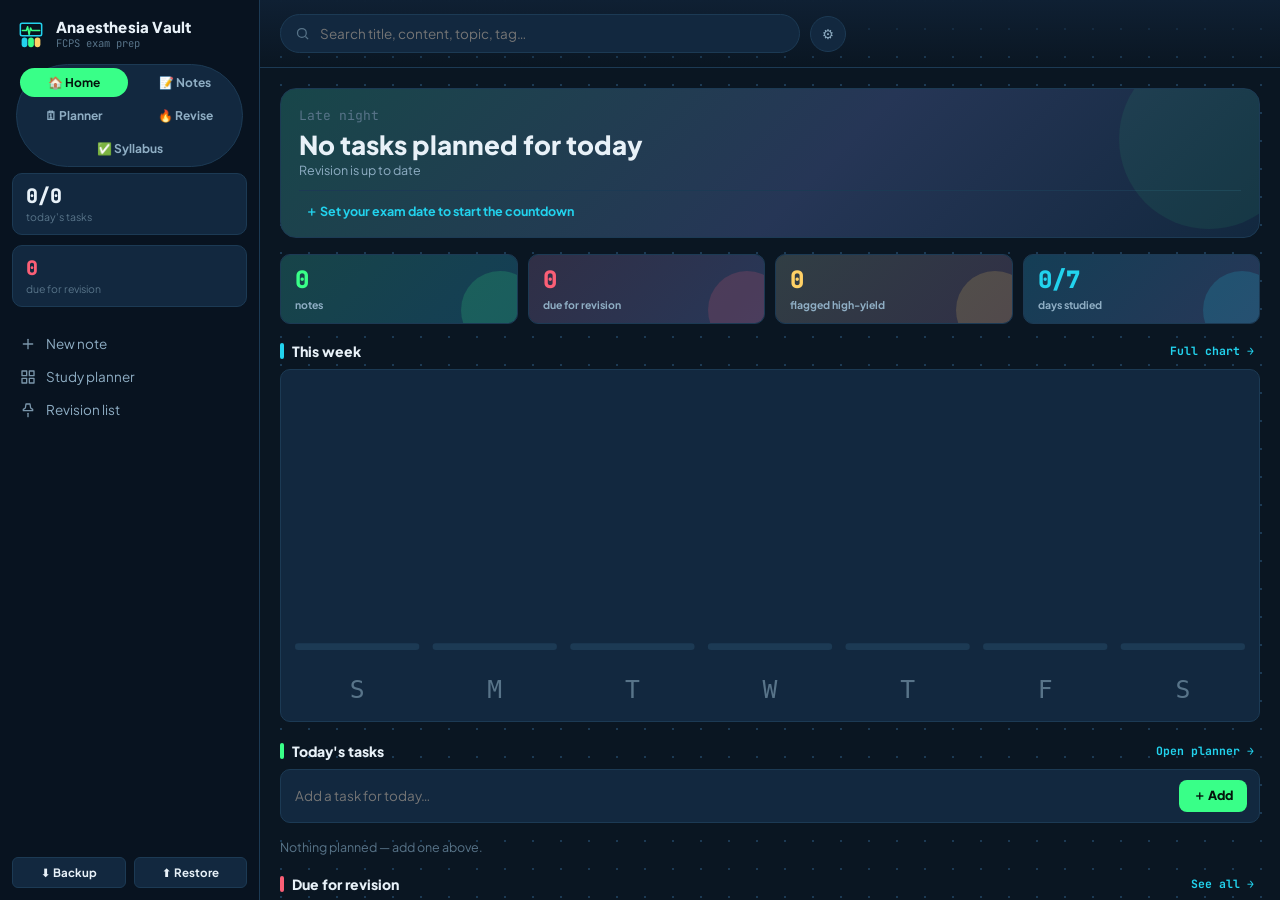
==== commit 0f6dabe0: "Add files via upload" ====
--- a/index.html
+++ b/index.html
@@ -190,7 +190,7 @@
 }
 
 /* ---------- Main ---------- */
-.main{ display:flex; flex-direction:column; min-width:0; }
+.main{ display:flex; flex-direction:column; min-width:0; min-height:0; }
 .topbar{
   display:flex; align-items:center; gap:10px;
   padding:14px 20px; border-bottom:1px solid var(--line);
@@ -225,7 +225,7 @@
   cursor:pointer;
 }
 
-.content{ flex:1; overflow-y:auto; padding:20px; }
+.content{ flex:1; overflow-y:auto; -webkit-overflow-scrolling:touch; min-height:0; padding:20px; }
 .section-title{
   font-size:20px; font-weight:800; margin:4px 0 4px;
   display:flex; align-items:center; gap:10px;
@@ -500,7 +500,7 @@
   padding-bottom:4px; font-weight:700;
 }
 .cal-cell{
-  aspect-ratio:1/0.85; background:var(--bg-card); border:1px solid var(--line); border-radius:var(--radius-s);
+  min-height:52px; aspect-ratio:1/0.85; background:var(--bg-card); border:1px solid var(--line); border-radius:var(--radius-s);
   padding:6px; cursor:pointer; position:relative; display:flex; flex-direction:column;
 }
 .cal-cell.outside{ opacity:.35; }
@@ -768,6 +768,8 @@
 .stat .k{ color:var(--text-dim); font-weight:700; }
 
 .hero{
+  /* plain fallback first — older browsers ignore the color-mix rule below */
+  background:var(--bg-card);
   background:
     linear-gradient(135deg, color-mix(in srgb, var(--ecg) 14%, var(--bg-card)) 0%,
                             color-mix(in srgb, var(--violet) 12%, var(--bg-card)) 55%,
@@ -799,6 +801,110 @@
   font-size:11.5px; line-height:1.55; color:var(--text-faint);
 }
 .side-hint b{ color:var(--text-dim); }
+
+/* ---- backup reminder ---- */
+.backup-banner{
+  display:flex; align-items:center; gap:12px; flex-wrap:wrap;
+  background:var(--bg-card); border:1px solid var(--resp);
+  border-left:4px solid var(--resp);
+  border-radius:var(--radius-m); padding:12px 14px; margin-bottom:16px;
+}
+.backup-banner .txt{ flex:1; min-width:180px; font-size:12.5px; line-height:1.5; }
+.backup-banner .txt b{ display:block; font-size:13.5px; margin-bottom:2px; }
+.backup-banner button{
+  background:var(--resp); color:var(--on-resp); border:none; border-radius:8px;
+  padding:8px 14px; font-size:12.5px; font-weight:800; cursor:pointer;
+}
+.backup-banner .later{
+  background:none; color:var(--text-faint); font-weight:700;
+}
+.side-dot{
+  width:7px; height:7px; border-radius:50%; background:var(--resp);
+  display:inline-block; margin-left:5px;
+}
+
+/* ============================================================
+   Syllabus checklist (FRCA / FCPS)  — Phase 7
+   ============================================================ */
+.cl-overall{
+  background:var(--bg-card); border:1px solid var(--line); border-radius:var(--radius-l);
+  padding:14px 16px; margin-bottom:16px; box-shadow:var(--shadow-card);
+}
+.cl-overall .cl-ohead{ display:flex; align-items:flex-end; justify-content:space-between; gap:12px; }
+.cl-overall .cl-opct{ font-size:30px; font-weight:800; line-height:1; color:var(--text); }
+.cl-overall .cl-opct span{ font-size:16px; }
+.cl-overall .cl-ocount{ font-size:12px; color:var(--text-faint); font-family:var(--font-mono); }
+.cl-overall .cl-olabel{ font-size:12px; font-weight:700; color:var(--text-dim); }
+
+.cl-domain{
+  background:var(--bg-card); border:1px solid var(--line); border-radius:var(--radius-l);
+  margin-bottom:12px; overflow:hidden; box-shadow:var(--shadow-card);
+}
+.cl-dhead{
+  display:flex; align-items:center; gap:9px; padding:11px 13px;
+  border-left:5px solid var(--ecg); cursor:default;
+}
+.cl-caret{ background:none; border:none; padding:2px; cursor:pointer; color:var(--text-faint); display:flex; }
+.cl-caret svg{ transition:transform .15s; }
+.cl-caret.open svg{ transform:rotate(90deg); }
+.cl-dtitle{ flex:1; font-weight:800; font-size:16px; color:var(--text); }
+.cl-badge{ font-size:11.5px; font-weight:800; padding:2px 9px; border-radius:20px; white-space:nowrap; }
+.cl-dbody{ padding:0 13px 12px; }
+
+.cl-kc{ border-top:1px solid var(--line); padding-top:9px; margin-top:9px; }
+.cl-khead{ display:flex; align-items:center; gap:7px; }
+.cl-ktitle{ flex:1; font-weight:700; font-size:14px; color:var(--text); }
+.cl-kcount{ font-size:11px; color:var(--text-faint); font-family:var(--font-mono); }
+.cl-bar{ height:5px; background:var(--bg-elevated); border-radius:20px; overflow:hidden; margin:5px 0 4px 26px; }
+.cl-bar > i{ display:block; height:100%; border-radius:20px; transition:width .3s; }
+
+.cl-items{ margin-left:26px; margin-top:4px; }
+.cl-item{ display:flex; align-items:flex-start; gap:9px; padding:6px 0; }
+.cl-check{
+  margin-top:1px; flex:none; width:19px; height:19px; border-radius:6px;
+  border:2px solid var(--text-faint); background:transparent; cursor:pointer;
+  display:flex; align-items:center; justify-content:center; color:#fff; padding:0;
+}
+.cl-check svg{ opacity:0; }
+.cl-check.done{ border-color:transparent; }
+.cl-check.done svg{ opacity:1; }
+.cl-body{ flex:1; min-width:0; }
+.cl-text{ font-size:14px; line-height:1.42; color:var(--text); }
+.cl-text.done{ color:var(--text-faint); text-decoration:line-through; }
+.cl-code{ font-size:10.5px; color:var(--text-faint); font-family:var(--font-mono); margin-left:6px; }
+.cl-tags{ display:flex; align-items:center; flex-wrap:wrap; gap:5px; margin-top:4px; position:relative; }
+.cl-tagbtn{
+  font-size:10.5px; color:var(--text-faint); font-weight:700; background:none; border:none;
+  cursor:pointer; display:inline-flex; align-items:center; gap:3px; padding:1px 3px; font-family:var(--font-ui);
+}
+.cl-tagmenu{
+  position:absolute; top:22px; left:0; z-index:30; width:270px;
+  background:var(--bg-elevated); border:1px solid var(--line); border-radius:var(--radius-m);
+  padding:7px; display:flex; flex-wrap:wrap; gap:5px; box-shadow:var(--shadow-card);
+}
+.cl-iconbtn{
+  flex:none; background:none; border:none; cursor:pointer; color:var(--text-faint);
+  padding:3px; border-radius:6px; display:flex;
+}
+.cl-iconbtn:hover{ background:var(--bg-elevated); color:var(--text); }
+.cl-iconbtn.danger:hover{ color:var(--art); }
+.cl-add{
+  background:none; border:1px dashed var(--line); color:var(--text-dim);
+  font-weight:700; font-size:12.5px; border-radius:var(--radius-s);
+  padding:5px 10px; cursor:pointer; display:inline-flex; align-items:center; gap:5px; margin-top:8px;
+  font-family:var(--font-ui);
+}
+.cl-add:hover{ background:var(--bg-elevated); color:var(--text); }
+.cl-add.item{ border:none; padding:3px 0; margin-top:4px; }
+.cl-editwrap{ display:flex; align-items:center; gap:6px; flex:1; }
+.cl-editinput{
+  flex:1; background:var(--bg-elevated); color:var(--text);
+  border:1px solid var(--ecg); border-radius:var(--radius-s); padding:5px 8px; font-size:13.5px;
+  font-family:var(--font-ui); outline:none;
+}
+.cl-footer{ display:flex; align-items:center; gap:12px; margin-top:6px; margin-bottom:40px; }
+.cl-tags .badge{ font-size:10.5px; font-weight:800; padding:2px 8px; border-radius:20px; }
+.cl-tagmenu .exam-tag-btn{ font-size:10.5px; padding:3px 8px; }
 
 </style>
 </head>
@@ -829,6 +935,7 @@
       <button id="modeNotesBtn">📝 Notes</button>
       <button id="modePlannerBtn">🗓 Planner</button>
       <button id="modeReviseBtn">🔥 Revise</button>
+      <button id="modeChecklistBtn">✅ Syllabus</button>
     </div>
 
     <div id="sideBody"></div>
@@ -837,7 +944,7 @@
       <button class="btn btn-primary" id="newNoteBtn" style="width:100%;justify-content:center;">+ New note</button>
     </div>
     <div class="sidebar-footer" id="backupBar" style="border-top:none;padding-top:0;">
-      <button class="btn btn-ghost" id="exportBtn" style="flex:1;justify-content:center;font-size:11.5px;padding:7px;">⬇ Backup</button>
+      <button class="btn btn-ghost" id="exportBtn" style="flex:1;justify-content:center;font-size:11.5px;padding:7px;">⬇ Backup<span class="side-dot" id="backupDot" style="display:none"></span></button>
       <button class="btn btn-ghost" id="importBtn" style="flex:1;justify-content:center;font-size:11.5px;padding:7px;">⬆ Restore</button>
       <input type="file" id="importFile" accept="application/json,.json" style="display:none;">
     </div>
@@ -879,6 +986,13 @@
         <button class="revise-tab" data-rview="activity">Activity</button>
       </div>
       <div id="reviseBody"></div>
+    </div>
+
+    <div class="content" id="checklistContent" style="display:none;">
+      <h2 class="section-title" id="checklistTitle">FRCA / FCPS Syllabus</h2>
+      <p class="section-sub" id="checklistSub"></p>
+      <div class="cl-overall" id="clOverall"></div>
+      <div id="checklistBody"></div>
     </div>
   </main>
 </div>
@@ -1048,6 +1162,16 @@
     </div>
 
     <div class="set-group">
+      <label>BACKUP REMINDER</label>
+      <select id="setBackupEvery">
+        <option value="0">Off</option>
+        <option value="3">Every 3 days</option>
+        <option value="7">Every 7 days</option>
+      </select>
+      <div style="font-size:11px;color:var(--text-faint);font-family:var(--font-mono);margin-top:-4px;" id="backupStatus"></div>
+    </div>
+
+    <div class="set-group">
       <label>WEEK STARTS ON</label>
       <select id="setWeekStart">
         <option value="6">Saturday</option>
@@ -1073,7 +1197,7 @@
    ============================================================ */
 
 const DB_NAME = 'fcps_prep_vault';
-const DB_VERSION = 3;
+const DB_VERSION = 4;
 let _db = null;
 
 function openDB(){
@@ -1109,6 +1233,10 @@
       if(!db.objectStoreNames.contains('activity')){
         const act = db.createObjectStore('activity', { keyPath:'id' });
         act.createIndex('date', 'date');
+      }
+      if(!db.objectStoreNames.contains('checklist')){
+        // one record per syllabus section: { id, order, name, color, kcs:[...] }
+        db.createObjectStore('checklist', { keyPath:'id' });
       }
     };
 
@@ -1270,19 +1398,45 @@
     });
   },
 
+  // ---- checklist (FRCA/FCPS syllabus, one record per domain) ----
+  async putChecklist(domain){
+    const store = await tx('checklist','readwrite');
+    return new Promise((res,rej)=>{
+      const r = store.put(domain);
+      r.onsuccess = ()=>res(domain);
+      r.onerror = ()=>rej(r.error);
+    });
+  },
+  async getAllChecklist(){
+    const store = await tx('checklist');
+    return new Promise((res,rej)=>{
+      const r = store.getAll();
+      r.onsuccess = ()=>res(r.result || []);
+      r.onerror = ()=>rej(r.error);
+    });
+  },
+  async deleteChecklist(id){
+    const store = await tx('checklist','readwrite');
+    return new Promise((res,rej)=>{
+      const r = store.delete(id);
+      r.onsuccess = ()=>res(true);
+      r.onerror = ()=>rej(r.error);
+    });
+  },
+
   // ---- bulk import / export ----
   async exportAll(){
-    const [notes, folders, tasks, slots, activity] = await Promise.all([
-      DB.getAllNotes(), DB.getAllFolders(), DB.getAllTasks(), DB.getAllSlots(), DB.getAllActivity()
+    const [notes, folders, tasks, slots, activity, checklist] = await Promise.all([
+      DB.getAllNotes(), DB.getAllFolders(), DB.getAllTasks(), DB.getAllSlots(), DB.getAllActivity(), DB.getAllChecklist()
     ]);
     return { app:'anaesthesia-vault', version:1, exportedAt:new Date().toISOString(),
-             notes, folders, tasks, slots, activity };
+             notes, folders, tasks, slots, activity, checklist };
   },
 
-  async importAll({notes=[], folders=[], tasks=[], slots=[], activity=[]}){
+  async importAll({notes=[], folders=[], tasks=[], slots=[], activity=[], checklist=[]}){
     const db = await openDB();
     return new Promise((res, rej) => {
-      const t = db.transaction(['notes','folders','tasks','slots','activity'], 'readwrite');
+      const t = db.transaction(['notes','folders','tasks','slots','activity','checklist'], 'readwrite');
       t.oncomplete = () => res(true);
       t.onerror = () => rej(t.error);
       t.onabort = () => rej(t.error);
@@ -1291,6 +1445,7 @@
       tasks.forEach(x => t.objectStore('tasks').put(x));
       slots.forEach(s => t.objectStore('slots').put(s));
       activity.forEach(a => t.objectStore('activity').put(a));
+      checklist.forEach(c => t.objectStore('checklist').put(c));
     });
   }
 };
@@ -1330,6 +1485,7 @@
   revOpenId: null,        // note expanded inline in the revision list
   activity: [],
   actRange: 'week',       // week | month
+  backupNagHidden: false, // 'Later' only hides it for this session
 
   // ---- Phase 5: settings ----
   settings: {
@@ -1339,7 +1495,16 @@
     noteWeight: '400',
     examDate: '',
     weekStart: 6,         // JS getDay index: 6=Sat, 0=Sun, 1=Mon
+    backupReminderDays: 3,
+    lastBackupAt: 0,
   },
+
+  // ---- Phase 7: syllabus checklist ----
+  checklist: [],     // array of section records {id,order,name,color,kcs:[]}
+  clOpen: {},        // open domains  { domId:true }
+  clOpenK: {},       // open key capabilities { kcId:true }
+  clEdit: null,      // inline edit  { kind:'domain'|'kc'|'item', id, d, k, fresh }
+  clTagFor: null,    // itemId whose tag menu is open
 };
 
 const THEMES = [
@@ -1423,6 +1588,7 @@
   state.tasks   = await DB.getAllTasks();
   state.slots   = await DB.getAllSlots();
   state.activity = await DB.getAllActivity();
+  state.checklist = await DB.getAllChecklist();
 
   if(state.folders.length === 0){
     const seed = [
@@ -1440,6 +1606,7 @@
 
   await loadSettings();
   await migrateSlots();
+  await seedChecklist();
 
   bindGlobalEvents();
   renderSidebar();
@@ -1497,10 +1664,13 @@
 
 /* ---------------- Sidebar ---------------- */
 function renderSidebar(){
+  const dot = $('#backupDot');
+  if(dot) dot.style.display = backupOverdue() ? 'inline-block' : 'none';
   const body = $('#sideBody');
   if(state.mode === 'notes')        renderNotesSidebar(body);
   else if(state.mode === 'planner') renderPlannerSidebar(body);
   else if(state.mode === 'revise')  renderReviseSidebar(body);
+  else if(state.mode === 'checklist') renderChecklistSidebar(body);
   else                              renderHomeSidebar(body);
 }
 
@@ -1765,17 +1935,19 @@
 
 function switchMode(mode){
   state.mode = mode;
-  const modes = { home:'#modeHomeBtn', notes:'#modeNotesBtn', planner:'#modePlannerBtn', revise:'#modeReviseBtn' };
-  Object.entries(modes).forEach(([m,sel]) => $(sel).classList.toggle('active', mode===m));
+  const modes = { home:'#modeHomeBtn', notes:'#modeNotesBtn', planner:'#modePlannerBtn', revise:'#modeReviseBtn', checklist:'#modeChecklistBtn' };
+  Object.entries(modes).forEach(([m,sel]) => { const b=$(sel); if(b) b.classList.toggle('active', mode===m); });
   $('#dashContent').style.display    = mode==='home'    ? '' : 'none';
   $('#notesContent').style.display   = mode==='notes'   ? '' : 'none';
   $('#plannerContent').style.display = mode==='planner' ? '' : 'none';
   $('#reviseContent').style.display  = mode==='revise'  ? '' : 'none';
+  $('#checklistContent').style.display = mode==='checklist' ? '' : 'none';
   $('#sidebarFooter').style.display  = mode==='notes' ? '' : 'none';
   renderSidebar();
   if(mode==='home') renderDashboard();
   else if(mode==='planner') renderPlannerBody();
   else if(mode==='revise') renderReviseBody();
+  else if(mode==='checklist') renderChecklist();
   else renderGrid();
   closeSidebarMobile();
 }
@@ -1925,7 +2097,10 @@
   const todayIso = todayISO();
 
   const tasksByDate = {};
-  state.tasks.forEach(t => { (tasksByDate[t.date] ||= []).push(t); });
+  state.tasks.forEach(t => {
+    if(!tasksByDate[t.date]) tasksByDate[t.date] = [];
+    tasksByDate[t.date].push(t);
+  });
 
   $('#plannerBody').innerHTML = `
     <div class="month-nav">
@@ -2035,7 +2210,7 @@
   const slot = {
     id: uid(), day: Number($('#slotDay').value),
     start: $('#slotStart').value, end: $('#slotEnd').value,
-    subject, color: $('#slotColorRow .color-swatch.sel')?.dataset.color || FOLDER_COLORS[0],
+    subject, color: (function(){ var el = $('#slotColorRow .color-swatch.sel'); return el ? el.dataset.color : FOLDER_COLORS[0]; })(),
     createdAt: Date.now()
   };
   await DB.putSlot(slot);
@@ -2292,12 +2467,58 @@
   try{
     const data = await DB.exportAll();
     const stamp = new Date().toISOString().slice(0,10);
-    downloadBlob(new Blob([JSON.stringify(data, null, 2)], {type:'application/json'}),
-                 `anaesthesia-vault-backup-${stamp}.json`);
+    const name = `anaesthesia-vault-backup-${stamp}.json`;
+    const json = JSON.stringify(data, null, 2);
+    const blob = new Blob([json], {type:'application/json'});
+
+    // On a phone, hand the file to the share sheet so it can go straight
+    // into Google Drive. On a laptop that isn't available, so download it.
+    let shared = false;
+    try{
+      if(navigator.canShare && window.File){
+        const file = new File([blob], name, {type:'application/json'});
+        if(navigator.canShare({ files:[file] })){
+          await navigator.share({ files:[file], title:'Anaesthesia Vault backup' });
+          shared = true;
+        }
+      }
+    }catch(err){
+      // user cancelled the sheet, or the browser refused the file type
+      if(err && err.name === 'AbortError') return;
+      shared = false;
+    }
+
+    if(!shared) downloadBlob(blob, name);
+
+    state.settings.lastBackupAt = Date.now();
+    await saveSettings();
+    if(state.mode === 'home') renderDashboard();
+    renderSidebar();
     toast(`Backed up ${data.notes.length} notes`);
   }catch(err){
     toast('Backup failed');
   }
+}
+
+/* ---- backup reminder ---- */
+function daysSinceBackup(){
+  const t = state.settings.lastBackupAt;
+  if(!t) return null;
+  return Math.floor((Date.now() - t) / 86400000);
+}
+function backupOverdue(){
+  const every = Number(state.settings.backupReminderDays || 0);
+  if(!every) return false;                    // reminders switched off
+  if(state.notes.length === 0) return false;  // nothing worth backing up yet
+  const d = daysSinceBackup();
+  return d === null || d >= every;
+}
+function backupStatusText(){
+  const d = daysSinceBackup();
+  if(d === null) return 'never backed up';
+  if(d === 0) return 'backed up today';
+  if(d === 1) return 'backed up yesterday';
+  return `backed up ${d} days ago`;
 }
 
 async function importBackup(file){
@@ -2312,20 +2533,21 @@
     toast('That file is not an Anaesthesia Vault backup');
     return;
   }
-  const counts = ['notes','folders','tasks','slots','activity']
+  const counts = ['notes','folders','tasks','slots','activity','checklist']
     .map(k => `${(data[k]||[]).length} ${k}`).join(', ');
   if(!confirm(`Restore ${counts}?\n\nExisting items with the same id will be overwritten. Nothing else is deleted.`)) return;
 
   try{
     await DB.importAll({
       notes: data.notes||[], folders: data.folders||[], tasks: data.tasks||[],
-      slots: data.slots||[], activity: data.activity||[]
+      slots: data.slots||[], activity: data.activity||[], checklist: data.checklist||[]
     });
     state.notes    = await DB.getAllNotes();
     state.folders  = await DB.getAllFolders();
     state.tasks    = await DB.getAllTasks();
     state.slots    = await DB.getAllSlots();
     state.activity = await DB.getAllActivity();
+    state.checklist = await DB.getAllChecklist();
     switchMode(state.mode);
     toast('Restore complete');
   }catch(err){
@@ -2547,6 +2769,8 @@
   $('#setNoteWeight').value = s.noteWeight;
   $('#setExamDate').value  = s.examDate || '';
   $('#setWeekStart').value = String(s.weekStart);
+  $('#setBackupEvery').value = String(s.backupReminderDays);
+  $('#backupStatus').textContent = backupStatusText();
 
   $$('[data-theme-id]').forEach(b => b.onclick = async () => {
     state.settings.theme = b.dataset.themeId;
@@ -2562,6 +2786,7 @@
   state.settings.noteWeight = $('#setNoteWeight').value;
   state.settings.examDate  = $('#setExamDate').value;
   state.settings.weekStart = Number($('#setWeekStart').value);
+  state.settings.backupReminderDays = Number($('#setBackupEvery').value);
   await saveSettings();
   $('#settingsModal').classList.remove('show');
   switchMode(state.mode);
@@ -2612,7 +2837,15 @@
     countdownHTML = `<div class="countdown"><span class="l">Exam date has passed — update it in settings.</span></div>`;
   }
 
+  const showNag = backupOverdue() && !state.backupNagHidden;
+
   $('#dashContent').innerHTML = `
+    ${showNag ? `<div class="backup-banner">
+      <div class="txt"><b>Time to back up</b>Your notes live only on this device — ${backupStatusText()}. Save a copy to Google Drive so you can restore it on your other devices.</div>
+      <button id="nagBackup">Back up now</button>
+      <button class="later" id="nagLater">Later</button>
+    </div>` : ''}
+
     <div class="hero">
       <div class="greet">${greeting()}</div>
       <div class="big">${todays.length ? `${doneToday} of ${todays.length} tasks done today` : 'No tasks planned for today'}</div>
@@ -2692,6 +2925,8 @@
     else { state.view='all'; switchMode('notes'); }
   });
   if($('#dashSetExam')) $('#dashSetExam').onclick = openSettings;
+  if($('#nagBackup')) $('#nagBackup').onclick = exportBackup;
+  if($('#nagLater')) $('#nagLater').onclick = () => { state.backupNagHidden = true; renderDashboard(); };
   $('#dashQaAdd').onclick = async () => {
     const title = $('#dashQaTitle').value.trim();
     if(!title) return;
@@ -2871,7 +3106,8 @@
 async function saveFolderModal(){
   const name = $('#folderNameInput').value.trim();
   if(!name) return;
-  const color = $('.color-swatch.sel')?.dataset.color || FOLDER_COLORS[0];
+  const selSwatch = $('.color-swatch.sel');
+  const color = selSwatch ? selSwatch.dataset.color : FOLDER_COLORS[0];
   const folder = { id: uid(), name, color, createdAt: Date.now() };
   await DB.putFolder(folder);
   state.folders.push(folder);
@@ -2921,6 +3157,9 @@
   $('#modeNotesBtn').onclick = () => switchMode('notes');
   $('#modePlannerBtn').onclick = () => switchMode('planner');
   $('#modeReviseBtn').onclick = () => switchMode('revise');
+  $('#modeChecklistBtn').onclick = () => switchMode('checklist');
+  $('#checklistBody').addEventListener('click', onChecklistClick);
+  $('#checklistBody').addEventListener('keydown', onChecklistKey);
   $$('.planner-tab[data-pview]').forEach(b => b.onclick = () => switchPView(b.dataset.pview));
   $$('.revise-tab').forEach(b => b.onclick = () => switchRView(b.dataset.rview));
 
@@ -2975,13 +3214,596 @@
     search: `<circle cx="11" cy="11" r="7"/><path d="m21 21-4.3-4.3"/>`,
     menu: `<path d="M4 6h16"/><path d="M4 12h16"/><path d="M4 18h16"/>`,
     check: `<path d="M20 6 9 17l-5-5"/>`,
+    pencil: `<path d="M12 20h9"/><path d="M16.5 3.5a2.1 2.1 0 0 1 3 3L7 19l-4 1 1-4Z"/>`,
     chevL: `<path d="M15 18l-6-6 6-6"/>`,
     chevR: `<path d="M9 18l6-6-6-6"/>`,
   };
   return `<svg ${s}>${paths[name]||''}</svg>`;
 }
 
-boot();
+/* ---------------- Startup safety net ----------------
+   If anything fails (old browser, blocked storage, in-app browser),
+   say so plainly instead of showing a dead screen. */
+function fatalScreen(title, detail){
+  document.body.innerHTML =
+    '<div style="max-width:520px;margin:12vh auto;padding:28px;font-family:system-ui,sans-serif;' +
+    'color:#E8F1F8;background:#12283F;border:1px solid #1C3A54;border-radius:16px;line-height:1.6">' +
+    '<div style="font-size:19px;font-weight:800;margin-bottom:10px">' + title + '</div>' +
+    '<div style="font-size:14px;color:#8FAEC4">' + detail + '</div></div>';
+}
+
+function storageAvailable(){
+  try { return typeof indexedDB !== 'undefined' && indexedDB !== null; }
+  catch(e){ return false; }
+}
+
+window.addEventListener('error', function(e){
+  if(!document.querySelector('.app')) return;
+  console.error('Anaesthesia Vault error:', e.error || e.message);
+});
+
+if(!storageAvailable()){
+  fatalScreen('This browser can\'t store your notes',
+    'Open this page in Chrome or Safari directly (not inside WhatsApp, Facebook or another app\u2019s built-in browser), ' +
+    'then use the browser menu to Add to Home Screen.');
+} else {
+  boot().catch(function(err){
+    console.error(err);
+    fatalScreen('Something went wrong starting the app',
+      'Please open this link in an up-to-date Chrome or Safari. If it keeps happening, note down which phone and browser you are using.<br><br>' +
+      '<span style="font-family:monospace;font-size:12px;opacity:.7">' + (err && err.message ? err.message : err) + '</span>');
+  });
+}
+
+/* ============================================================
+   Phase 7 — FRCA / FCPS syllabus checklist
+   Domain -> subgroup -> item (tick, add, edit, delete).
+   One record per domain in the 'checklist' store.
+   ============================================================ */
+
+const CL_TAGS = ['Must-Know','High-Yield','Hard Topic','Written','Viva','OSPE','Long Case','Short Case'];
+
+/* Build a domain record from plain [groupTitle, [items...]] pairs,
+   generating stable ids so ticks/edits persist. */
+function clBuild(id, order, name, color, groups){
+  return { id, order, name, color, kcs: groups.map((g, gi) => ({
+    id: id+'-k'+gi, title: g[0],
+    items: g[1].map((t, ii) => ({ id: id+'-k'+gi+'-i'+ii, text: t, tags: [], done: false }))
+  })) };
+}
+
+const FRCA_SEED = [
+  clBuild('pom', 10, 'Perioperative Medicine & Health Promotion', '#0EA5E9', [
+    ['Preoperative assessment & optimisation', [
+      'Structured preoperative assessment across ASA 1–4; history, examination and chart review',
+      'Assessing the airway before surgery — clinical signs and relevant imaging',
+      'Risk assessment, communicating risk and shared decision-making',
+      'Functional capacity and fitness testing, including CPET',
+      'Balancing early surgery against investigation, prehabilitation and optimisation',
+    ]],
+    ['Chronic disease in the surgical patient', [
+      'Cardiovascular disease and perioperative cardiac risk',
+      'Respiratory disease and preoperative optimisation',
+      'Diabetes and endocrine disease in the perioperative period',
+      'Renal and hepatic impairment',
+      'Perioperative management of medicines, anticoagulants and antiplatelets',
+      'Perioperative anaemia and coagulopathy',
+    ]],
+    ['Special considerations', [
+      'Frailty, cognitive impairment and the older surgical patient',
+      'Obesity and the bariatric patient',
+      'Substance misuse and dependency',
+      'Nutritional state — assessment and consequences of poor nutrition',
+      'Effects of ethnicity and patient diversity on assessment',
+    ]],
+    ['Health promotion & the wider pathway', [
+      'Smoking, alcohol and lifestyle optimisation before surgery',
+      'Enhanced recovery principles',
+      'Discharge planning as part of perioperative care',
+    ]],
+    ['Obstetric perioperative care', [
+      'Planning anaesthetic care with the maternity team',
+      'Recognising and managing acute obstetric emergencies',
+    ]],
+  ]),
+
+  clBuild('ga', 20, 'General Anaesthesia', '#6366F1', [
+    ['Applied basic sciences in practice', [
+      'Anatomy, physiology, pharmacology, physics and measurement applied to anaesthesia',
+      'Drug toxicity — causes, avoidance and the risks of additives',
+      'Malignant hyperthermia — recognition and management',
+      'Therapeutics in disease states — transplantation, malignancy, respiratory disease',
+    ]],
+    ['Conduct of anaesthesia', [
+      'Total intravenous anaesthesia — models, monitoring and avoiding awareness',
+      'Depth-of-anaesthesia monitoring and its interpretation',
+      'Goal-directed therapy',
+      'Patient positioning and prevention of position-related injury',
+    ]],
+    ['Extremes of age', [
+      'Anaesthesia for neonates, children and the frail elderly',
+      'Effect of age on drug handling',
+      'Minimising postoperative cognitive dysfunction',
+    ]],
+    ['Complex airway, head & neck', [
+      'Assessment and planning for the complex or threatened airway',
+      'Videolaryngoscopy and fibreoptic intubation',
+      'Failed intubation and front-of-neck access',
+      'Tracheostomy — indications, care and the obstructed or misplaced tube',
+      'Shared-airway and laser surgery; anaesthesia below the cords',
+      'Head and neck cancer surgery; acute ENT emergencies',
+    ]],
+    ['Haemostasis & major haemorrhage', [
+      'Intraoperative haemostasis and major blood loss',
+      'Massive transfusion, rapid infusion and cell salvage',
+      'Trauma haemorrhage — permissive hypotension and tranexamic acid',
+    ]],
+    ['Trauma, burns & poisoning', [
+      'Anaesthesia for the multiply injured adult',
+      'Coagulopathy, hypothermia and acidosis in trauma',
+      'Reducing secondary brain injury after head injury',
+      'Burns — pathophysiology and anaesthetic management',
+      'Acute poisoning; drowning, electrical and crush injuries',
+    ]],
+    ['Neuroanaesthesia', [
+      'Applied neuroanatomy and physiology; control of intracranial pressure',
+      'Anaesthesia for intracranial, spinal and neuroradiology procedures',
+      'Awake craniotomy and neurophysiological monitoring',
+      'Venous air embolism — recognition and management',
+    ]],
+    ['Cardiac & thoracic anaesthesia', [
+      'Invasive and advanced haemodynamic monitoring; echo and TOE',
+      'Cardiovascular physiology and pharmacology for cardiac surgery',
+      'Cardiopulmonary bypass — principles and consequences',
+      'Off-pump surgery, TAVI and electrophysiology procedures',
+      'Pacing and mechanical circulatory support',
+      'One-lung ventilation for thoracic surgery',
+    ]],
+    ['Major cavity, vascular & robotic surgery', [
+      'Major abdominal, hepatobiliary and oesophageal resection',
+      'Open and endovascular aortic surgery; carotid surgery',
+      'Aortic cross-clamping and organ protection',
+      'Robotic and laparoscopic surgery — physiological effects',
+    ]],
+    ['Obstetric anaesthesia', [
+      'Physiological changes of pregnancy and their anaesthetic implications',
+      'Anaesthesia and analgesia for labour and delivery',
+      'Pre-eclampsia, eclampsia and obstetric haemorrhage',
+      'Amniotic fluid embolism, sepsis and abnormal placentation',
+      'Complications of neuraxial block; post-dural puncture headache',
+      'The pregnant patient for non-obstetric surgery',
+    ]],
+    ['Paediatric & neonatal anaesthesia', [
+      'Developmental anatomy and physiology relevant to anaesthesia',
+      'Anaesthesia for common elective and emergency paediatric surgery',
+      'Fluid balance and blood products in children',
+      'The child with complex or congenital problems',
+      'Principles of neonatal anaesthesia; thermoregulation and prematurity',
+      'Consent, restraint and Gillick competence',
+    ]],
+    ['Non-theatre anaesthesia', [
+      'Anaesthesia in radiology, MRI, endoscopy, ECT and the emergency department',
+      'Environment-specific safety, especially MRI',
+      'Safe recovery outside the operating theatre',
+    ]],
+  ]),
+
+  clBuild('ra', 30, 'Regional Anaesthesia', '#0D9488', [
+    ['Foundations', [
+      'Principles of ultrasound, obtaining an optimal image and recognising artefacts',
+      'Pharmacology of local anaesthetics and adjuvants',
+      'Local anaesthetic systemic toxicity — prevention and management',
+      'Safety and quality; preventing wrong-side block',
+      'Involving the patient — indications, contraindications and complications',
+    ]],
+    ['Upper limb & neuraxial', [
+      'Ultrasound-guided brachial plexus and upper limb blocks',
+      'Central neuraxial blockade',
+    ]],
+    ['Trunk & fascial plane blocks', [
+      'Chest wall blocks and analgesia for rib fractures — erector spinae, paravertebral, serratus',
+      'Abdominal wall blocks — rectus sheath, TAP, quadratus lumborum',
+      'Blocks for lower abdominal and urological surgery — inguinal, penile, caudal, pudendal',
+    ]],
+    ['Lower limb & specialist blocks', [
+      'Lower limb blocks and their complications, including fascia iliaca and PENG',
+      'Cervical plexus blocks for awake carotid surgery',
+      'Ophthalmic blocks; the oculocardiac reflex and control of intraocular pressure',
+      'Regional anaesthesia in children',
+    ]],
+  ]),
+
+  clBuild('rt', 40, 'Resuscitation & Transfer', '#DC2626', [
+    ['Leading resuscitation', [
+      'Leading the resuscitation team from arrest to handover',
+      'Recognising and stabilising the deteriorating perioperative patient',
+      'The patient with an unstable cervical spine',
+    ]],
+    ['Peri-arrest & advanced life support', [
+      'Peri-arrest arrhythmias — recognition and interpretation',
+      'Drugs for arrhythmias; cardioversion, defibrillation and pacing',
+      'Anaphylaxis; thrombolysis; post-arrest care and targeted temperature',
+      'Special situations — prone arrest, open-chest compressions, thoracotomy',
+    ]],
+    ['Trauma resuscitation', [
+      'Role of the anaesthetist in the trauma team; a structured approach',
+      'Chest, abdominal, head, neck, spinal, pelvic and limb trauma',
+      'Triage and scoring; the metabolic response to trauma',
+    ]],
+    ['Paediatric & neonatal resuscitation', [
+      'Resuscitation of children and neonates and how it differs from adults',
+      'The premature delivery',
+    ]],
+    ['Acute neurological emergencies', [
+      'Acute spinal cord injury and traumatic brain injury',
+      'Neurocritical care — ICP control, cerebral protection and monitoring',
+      'Control of status epilepticus',
+    ]],
+    ['Transfer medicine', [
+      'Safe inter-hospital transfer of adults and children, including time-critical transfers',
+      'Stabilisation, packaging, monitoring and equipment for transfer',
+      'Hazards of transfer — acceleration, noise and the transfer environment',
+      'Transfer of specific groups — brain injury, burns, children and pregnancy',
+    ]],
+    ['Decision-making & ethics', [
+      'DNACPR discussions with patients and families',
+      'Ethics of the multiply injured patient, brainstem death and organ donation',
+    ]],
+  ]),
+
+  clBuild('ps', 50, 'Procedural Sedation', '#7C3AED', [
+    ['Sedation technique', [
+      'Levels of sedation — minimal, conscious and deep',
+      'Pharmacology of sedatives, infusions and target-controlled infusion',
+      'Alternative routes — intranasal and rectal',
+      'Sedation for specific procedures — ophthalmic, dental, neuro',
+    ]],
+    ['Safe delivery', [
+      'Sedation scoring across adults, children and special-needs patients',
+      'Standards for equipment, staffing and monitoring',
+      'Discharge criteria after sedation',
+      'Risks of sedation outside theatre and how to mitigate them',
+    ]],
+    ['Knowing the limits', [
+      'Recognising when sedation is unsafe or inappropriate',
+      'Planning a safe alternative when sedation cannot be delivered',
+    ]],
+  ]),
+
+  clBuild('pa', 60, 'Pain Medicine', '#DB2777', [
+    ['Foundations of pain', [
+      'Mechanisms of pain — nociceptive, neuropathic and nociplastic',
+      'Peripheral and central sensitisation',
+      'Anatomy of ascending and descending pain pathways',
+      'Influence of genetics, culture, mental health and early-life experience',
+    ]],
+    ['Acute pain', [
+      'Assessment of pain and use of assessment tools',
+      'Managing postoperative pain, including complex analgesic needs',
+      'Adjuvant analgesics, regional techniques and wound infiltration',
+      'Acute pain in special groups — children, elderly, cognitively impaired, opioid-tolerant, critically ill',
+      'Acute-on-chronic pain and the patient on long-term opioids',
+    ]],
+    ['Chronic & cancer pain', [
+      'Assessment and management of chronic primary and secondary pain',
+      'Cancer pain',
+      'Advanced pharmacology — opioids, antidepressants, anticonvulsants, antiarrhythmics',
+      'Interventional procedures, TENS and other therapies',
+      'Barriers to effective pain management',
+      'Persistent post-surgical pain — risk factors and prevention',
+    ]],
+  ]),
+
+  clBuild('icm', 70, 'Intensive Care Medicine', '#EA580C', [
+    ['Admission, triage & the deteriorating patient', [
+      'When intensive care helps and where its limits lie',
+      'Admission and discharge decisions; ceilings of care and escalation',
+      'Early-warning scores, outreach and detecting deterioration early',
+    ]],
+    ['Respiratory support', [
+      'Respiratory failure — causes and oxygen delivery versus demand',
+      'Invasive and non-invasive ventilation; choosing the mode',
+      'Consequences of positive-pressure ventilation',
+      'ARDS — lung-protective ventilation and proning',
+      'Rescue therapies — nitric oxide, heliox and ECMO',
+      'Severe asthma and COPD; weaning and failed extubation',
+      'Indications for postoperative ventilation',
+    ]],
+    ['Cardiovascular support', [
+      'Shock and the low- and high-output states',
+      'Vasopressors and inotropes — rational choice',
+      'Haemodynamic monitoring and fluid responsiveness',
+      'The ischaemic, failing or valvular heart in critical illness',
+    ]],
+    ['Neurocritical care', [
+      'Raised intracranial pressure and traumatic brain injury; protecting cerebral perfusion',
+      'Seizures and status; delirium and the unconscious patient',
+      'Spinal cord injury; neuromuscular disease such as myasthenia and Guillain-Barré',
+      'Brainstem death — diagnosis and testing',
+    ]],
+    ['Kidney, fluids & metabolism', [
+      'Acute kidney injury and renal replacement therapy',
+      'Fluid, electrolyte and acid–base disturbances',
+      'Drug dosing during renal support',
+    ]],
+    ['Liver, gut & nutrition', [
+      'Acute and chronic liver failure',
+      'Gastrointestinal failure and pancreatitis',
+      'Nutrition — enteral versus parenteral, refeeding and overfeeding',
+    ]],
+    ['Sepsis & infection', [
+      'Recognising and managing sepsis',
+      'Antimicrobials — choice, resistance and stewardship',
+      'Infection control and preventing surgical-site infection',
+    ]],
+    ['Endocrine & haematology', [
+      'Diabetic, thyroid and adrenal emergencies',
+      'Anaemia, thrombocytopenia and coagulopathy; transfusion',
+      'Blood-borne viruses in the unit',
+    ]],
+    ['The critically ill child', [
+      'Recognising the sick child',
+      'Paediatric emergencies — sepsis, trauma, seizures, dehydration and DKA',
+    ]],
+    ['Humanity in critical care', [
+      'Holistic care of the patient and family',
+      'End-of-life care, withdrawal and palliation',
+      'Organ donation and physiological support of the donor',
+    ]],
+  ]),
+];
+
+async function seedChecklist(){
+  const SEED_VERSION = 2;
+  // remove the earlier prototype ICM seed (uppercase id) if it exists
+  if(state.checklist.some(d => d.id === 'ICM')){
+    await DB.deleteChecklist('ICM').catch(()=>{});
+    state.checklist = state.checklist.filter(d => d.id !== 'ICM');
+  }
+  const cur = await DB.getSetting('checklistSeedVersion', 0);
+  if(cur >= SEED_VERSION) return;
+  for(const dom of FRCA_SEED){
+    if(!state.checklist.some(d => d.id === dom.id)){
+      const rec = JSON.parse(JSON.stringify(dom));
+      await DB.putChecklist(rec);
+      state.checklist.push(rec);
+    }
+  }
+  await DB.setSetting('checklistSeedVersion', SEED_VERSION);
+}
+
+/* ---- lookups & stats ---- */
+function clSortedDomains(){
+  return [...state.checklist].sort((a,b) => (a.order||999)-(b.order||999) || (a.name||'').localeCompare(b.name||''));
+}
+function clFindDomain(id){ return state.checklist.find(d => d.id === id); }
+function clKc(dom, kid){ return dom && (dom.kcs||[]).find(x => x.id === kid); }
+function clItem(dom, kid, iid){ const kc = clKc(dom, kid); return kc && (kc.items||[]).find(x => x.id === iid); }
+function clDomStats(d){ let t=0,x=0; (d.kcs||[]).forEach(k => (k.items||[]).forEach(i => { t++; if(i.done) x++; })); return {t,x,pct:t?Math.round(x/t*100):0}; }
+function clKcStats(k){ const t=(k.items||[]).length, x=(k.items||[]).filter(i=>i.done).length; return {t,x,pct:t?Math.round(x/t*100):0}; }
+function clIsEditing(kind,id){ return state.clEdit && state.clEdit.kind===kind && state.clEdit.id===id; }
+function clPersist(dom){ return DB.putChecklist(dom).catch(()=>{}); }
+function clLocate(kind,id){
+  for(const dom of state.checklist){
+    if(kind==='domain' && dom.id===id) return {dom, obj:dom};
+    for(const kc of (dom.kcs||[])){
+      if(kind==='kc' && kc.id===id) return {dom, obj:kc};
+      for(const it of (kc.items||[])){ if(kind==='item' && it.id===id) return {dom, obj:it}; }
+    }
+  }
+  return null;
+}
+
+/* ---- sidebar ---- */
+function renderChecklistSidebar(body){
+  const doms = clSortedDomains();
+  let all=0, done=0; doms.forEach(d => { const s=clDomStats(d); all+=s.t; done+=s.x; });
+  const pct = all ? Math.round(done/all*100) : 0;
+  body.innerHTML =
+    `<div style="padding:8px 6px 12px;font-family:var(--font-mono);font-size:12px;color:var(--text-dim)">Overall · ${done}/${all} · ${pct}%</div>` +
+    doms.map(d => { const s=clDomStats(d);
+      return `<button class="side-btn" data-cljump="${d.id}"><span>${escapeHtml(d.name)}</span><span class="count">${s.x}/${s.t}</span></button>`;
+    }).join('');
+  $$('[data-cljump]', body).forEach(b => b.onclick = () => {
+    state.clOpen[b.dataset.cljump] = true;
+    renderChecklist();
+    const el = document.getElementById('cld-' + b.dataset.cljump);
+    if(el) el.scrollIntoView({ behavior:'smooth', block:'start' });
+    closeSidebarMobile();
+  });
+}
+
+/* ---- inline edit row ---- */
+function clEditRow(curValue){
+  return `<div class="cl-editwrap">
+    <input id="clEditInput" class="cl-editinput" value="${escapeHtml(curValue)}" placeholder="Type, then press Enter">
+    <button class="cl-iconbtn" data-cl="editSave" title="Save">${icon('check',16)}</button>
+    <button class="cl-iconbtn" data-cl="editCancel" title="Cancel">${icon('x',16)}</button>
+  </div>`;
+}
+
+/* ---- main render ---- */
+function renderChecklist(){
+  const doms = clSortedDomains();
+  let all=0, done=0; doms.forEach(d => { const s=clDomStats(d); all+=s.t; done+=s.x; });
+  const pct = all ? Math.round(done/all*100) : 0;
+
+  const sub = $('#checklistSub'); if(sub) sub.textContent = 'Tick as you finish. Add, edit or delete anything — it saves offline on this device.';
+  const ov = $('#clOverall');
+  if(ov) ov.innerHTML =
+    `<div class="cl-ohead">
+       <div><div class="cl-olabel">Overall coverage</div><div class="cl-opct">${pct}<span>%</span></div></div>
+       <div class="cl-ocount">${done} of ${all} items done</div>
+     </div>
+     <div class="cl-bar" style="margin:12px 0 0;height:9px"><i style="width:${pct}%;background:var(--ecg)"></i></div>`;
+
+  const html = doms.map(dom => {
+    const s = clDomStats(dom);
+    const open = !!state.clOpen[dom.id];
+    const head =
+      `<div class="cl-dhead" id="cld-${dom.id}" style="border-left-color:${dom.color}">
+        <button class="cl-caret ${open?'open':''}" data-cl="togD" data-d="${dom.id}">${icon('chevR',18)}</button>
+        ${ clIsEditing('domain', dom.id) ? clEditRow(dom.name)
+          : `<div class="cl-dtitle">${escapeHtml(dom.name)}</div>
+             <span class="cl-badge" style="background:${dom.color}22;color:${dom.color}">${s.x}/${s.t} · ${s.pct}%</span>
+             <button class="cl-iconbtn" data-cl="edit" data-kind="domain" data-d="${dom.id}" title="Rename">${icon('pencil',15)}</button>
+             <button class="cl-iconbtn danger" data-cl="del" data-kind="domain" data-d="${dom.id}" title="Delete domain">${icon('trash',15)}</button>` }
+      </div>`;
+    if(!open) return `<div class="cl-domain">${head}</div>`;
+
+    const kcs = (dom.kcs||[]).map(kc => {
+      const ks = clKcStats(kc);
+      const kopen = !!state.clOpenK[kc.id];
+      const khead =
+        `<div class="cl-khead">
+          <button class="cl-caret ${kopen?'open':''}" data-cl="togK" data-k="${kc.id}">${icon('chevR',15)}</button>
+          ${ clIsEditing('kc', kc.id) ? clEditRow(kc.title)
+            : `<div class="cl-ktitle">${escapeHtml(kc.title)}</div>
+               <span class="cl-kcount">${ks.x}/${ks.t}</span>
+               <button class="cl-iconbtn" data-cl="edit" data-kind="kc" data-d="${dom.id}" data-k="${kc.id}" title="Rename">${icon('pencil',13)}</button>
+               <button class="cl-iconbtn danger" data-cl="del" data-kind="kc" data-d="${dom.id}" data-k="${kc.id}" title="Delete">${icon('trash',13)}</button>` }
+        </div>
+        <div class="cl-bar"><i style="width:${ks.pct}%;background:${dom.color}"></i></div>`;
+      if(!kopen) return `<div class="cl-kc">${khead}</div>`;
+
+      const items = (kc.items||[]).map(it => {
+        if(clIsEditing('item', it.id)) return `<div class="cl-item"><div class="cl-body">${clEditRow(it.text)}</div></div>`;
+        const chips = (it.tags||[]).map(t =>
+          `<span class="badge ${badgeClass(t)}" data-cl="tagPick" data-d="${dom.id}" data-k="${kc.id}" data-i="${it.id}" data-tag="${t}" style="cursor:pointer" title="Remove ${t}">${t}</span>`).join('');
+        const menu = state.clTagFor===it.id
+          ? `<div class="cl-tagmenu">${CL_TAGS.map(t => { const on=(it.tags||[]).includes(t);
+              return `<button class="exam-tag-btn ${on?'on':''}" data-tag="${t}" data-cl="tagPick" data-d="${dom.id}" data-k="${kc.id}" data-i="${it.id}">${t}</button>`; }).join('')}</div>`
+          : '';
+        return `<div class="cl-item">
+          <button class="cl-check ${it.done?'done':''}" data-cl="tog" data-d="${dom.id}" data-k="${kc.id}" data-i="${it.id}" ${it.done?`style="background:${dom.color};border-color:transparent"`:''} aria-label="Toggle done">${icon('check',13)}</button>
+          <div class="cl-body">
+            <div class="cl-text ${it.done?'done':''}">${escapeHtml(it.text)}</div>
+            <div class="cl-tags">${chips}<button class="cl-tagbtn" data-cl="tagMenu" data-i="${it.id}">${icon('plus',11)} tag</button>${menu}</div>
+          </div>
+          <button class="cl-iconbtn" data-cl="edit" data-kind="item" data-d="${dom.id}" data-k="${kc.id}" data-i="${it.id}" title="Edit">${icon('pencil',13)}</button>
+          <button class="cl-iconbtn danger" data-cl="del" data-kind="item" data-d="${dom.id}" data-k="${kc.id}" data-i="${it.id}" title="Delete">${icon('trash',13)}</button>
+        </div>`;
+      }).join('');
+
+      return `<div class="cl-kc">${khead}<div class="cl-items">${items}
+        <button class="cl-add item" data-cl="addItem" data-d="${dom.id}" data-k="${kc.id}" style="color:${dom.color}">${icon('plus',14)} add item</button>
+      </div></div>`;
+    }).join('');
+
+    return `<div class="cl-domain">${head}<div class="cl-dbody">${kcs}
+      <button class="cl-add" data-cl="addKC" data-d="${dom.id}">${icon('plus',15)} add subgroup</button>
+    </div></div>`;
+  }).join('');
+
+  const bodyEl = $('#checklistBody');
+  if(bodyEl){
+    bodyEl.innerHTML = html + `<div class="cl-footer"><button class="cl-add" data-cl="addDomain">${icon('plus',15)} Add section</button></div>`;
+    if(state.clEdit){ const inp = document.getElementById('clEditInput'); if(inp){ inp.focus(); const v=inp.value; inp.value=''; inp.value=v; } }
+  }
+}
+
+/* ---- event handling (delegated on #checklistBody) ---- */
+async function onChecklistClick(e){
+  const el = e.target.closest('[data-cl]'); if(!el) return;
+  const a = el.dataset.cl, d = el.dataset.d, k = el.dataset.k, i = el.dataset.i;
+
+  if(a==='togD'){ state.clOpen[d] = !state.clOpen[d]; return renderChecklist(); }
+  if(a==='togK'){ state.clOpenK[k] = !state.clOpenK[k]; return renderChecklist(); }
+  if(a==='editSave'){ return clEditSave(); }
+  if(a==='editCancel'){ return clEditCancel(); }
+  if(a==='addDomain'){
+    const id = uid();
+    const rec = { id, order:900, name:'', color:'#6366F1', kcs:[] };
+    state.checklist.push(rec); state.clOpen[id] = true;
+    state.clEdit = { kind:'domain', id, fresh:true };
+    return renderChecklist();
+  }
+
+  const dom = clFindDomain(d); if(!dom) return;
+
+  if(a==='tog'){ const it = clItem(dom,k,i); if(it){ it.done = !it.done; renderChecklist(); clPersist(dom); } return; }
+  if(a==='tagMenu'){ state.clTagFor = (state.clTagFor===i ? null : i); return renderChecklist(); }
+  if(a==='tagPick'){
+    const it = clItem(dom,k,i); if(!it) return;
+    it.tags = it.tags || [];
+    const ix = it.tags.indexOf(el.dataset.tag);
+    if(ix>=0) it.tags.splice(ix,1); else it.tags.push(el.dataset.tag);
+    renderChecklist(); clPersist(dom); return;
+  }
+  if(a==='addItem'){
+    const kc = clKc(dom,k); if(!kc) return;
+    const it = { id:uid(), text:'', tags:[], done:false };
+    kc.items.push(it); state.clOpenK[k] = true;
+    state.clEdit = { kind:'item', id:it.id, d, k, fresh:true };
+    return renderChecklist();
+  }
+  if(a==='addKC'){
+    const kc = { id:uid(), title:'', items:[] };
+    dom.kcs.push(kc); state.clOpen[d] = true;
+    state.clEdit = { kind:'kc', id:kc.id, d, fresh:true };
+    return renderChecklist();
+  }
+  if(a==='edit'){
+    state.clEdit = { kind:el.dataset.kind, id:(el.dataset.kind==='domain'?d : el.dataset.kind==='kc'?k : i), d, k, fresh:false };
+    return renderChecklist();
+  }
+  if(a==='del'){ return clDelete(el.dataset.kind, d, k, i); }
+}
+
+function onChecklistKey(e){
+  if(e.target && e.target.id==='clEditInput'){
+    if(e.key==='Enter'){ e.preventDefault(); clEditSave(); }
+    else if(e.key==='Escape'){ e.preventDefault(); clEditCancel(); }
+  }
+}
+
+async function clEditSave(){
+  const ed = state.clEdit; if(!ed){ return; }
+  const inp = document.getElementById('clEditInput');
+  const v = inp ? inp.value.trim() : '';
+  const loc = clLocate(ed.kind, ed.id);
+  if(loc){
+    if(ed.kind==='domain') loc.obj.name = v || 'Untitled section';
+    else if(ed.kind==='kc') loc.obj.title = v || 'Untitled subgroup';
+    else loc.obj.text = v || 'New item';
+    await clPersist(loc.dom);
+  }
+  state.clEdit = null; renderChecklist();
+}
+
+async function clEditCancel(){
+  const ed = state.clEdit; state.clEdit = null;
+  if(ed && ed.fresh){ await clRemoveSilent(ed.kind, ed.d, ed.k, ed.id); }
+  renderChecklist();
+}
+
+async function clRemoveSilent(kind, d, k, id){
+  if(kind==='domain'){ state.checklist = state.checklist.filter(x => x.id!==id); await DB.deleteChecklist(id).catch(()=>{}); return; }
+  const dom = clFindDomain(d); if(!dom) return;
+  if(kind==='kc'){ dom.kcs = dom.kcs.filter(x => x.id!==id); await clPersist(dom); return; }
+  if(kind==='item'){ const kc = clKc(dom,k); if(kc){ kc.items = kc.items.filter(x => x.id!==id); await clPersist(dom); } }
+}
+
+async function clDelete(kind, d, k, i){
+  const dom = clFindDomain(d); if(!dom) return;
+  if(kind==='domain'){
+    if(!confirm(`Delete the entire "${dom.name}" section and everything in it?`)) return;
+    state.checklist = state.checklist.filter(x => x.id!==d);
+    await DB.deleteChecklist(d).catch(()=>{});
+    renderChecklist(); return;
+  }
+  if(kind==='kc'){
+    const kc = clKc(dom,k); if(!kc) return;
+    if((kc.items||[]).length && !confirm(`Delete "${kc.title}" and its ${kc.items.length} item(s)?`)) return;
+    dom.kcs = dom.kcs.filter(x => x.id!==k);
+    renderChecklist(); clPersist(dom); return;
+  }
+  if(kind==='item'){
+    const kc = clKc(dom,k); if(!kc) return;
+    kc.items = kc.items.filter(x => x.id!==i);
+    renderChecklist(); clPersist(dom);
+  }
+}
 
 </script>
 </body>
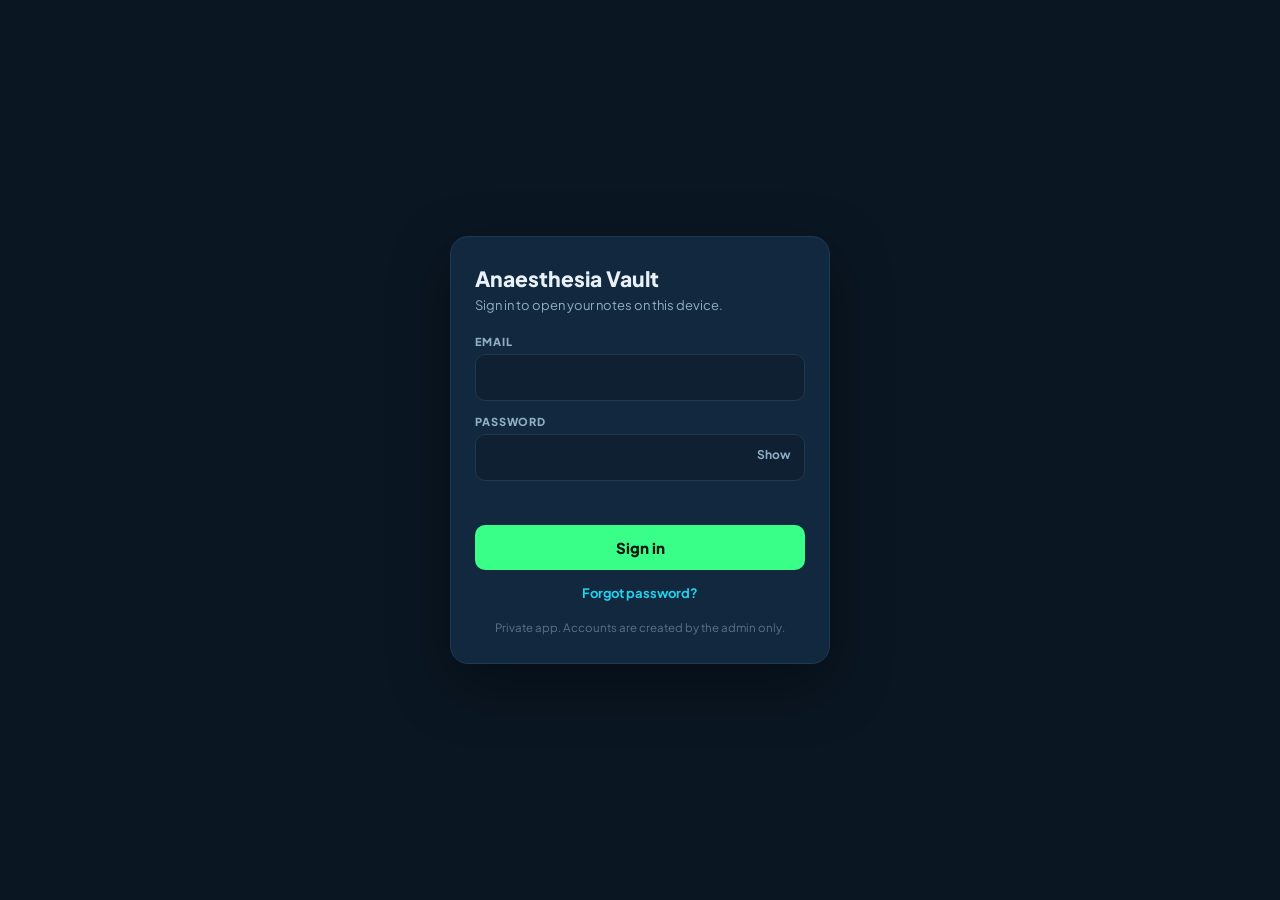
==== commit eb1b8088: "Add files via upload" ====
--- a/index.html
+++ b/index.html
@@ -906,6 +906,9 @@
 .cl-tags .badge{ font-size:10.5px; font-weight:800; padding:2px 8px; border-radius:20px; }
 .cl-tagmenu .exam-tag-btn{ font-size:10.5px; padding:3px 8px; }
 
+
+.drive-photo{ margin:8px 0; }
+.drive-photo img{ max-width:100%; border-radius:10px; display:block; }
 </style>
 </head>
 <body>
@@ -1024,8 +1027,7 @@
       <button data-cmd="italic" title="Italic"><i>I</i></button>
       <button data-cmd="underline" title="Underline"><u>U</u></button>
       <button id="markBtn" title="Highlighter">🖍</button>
-      <button id="imgBtn" title="Insert photo">🖼</button>
-      <input type="file" id="imgFile" accept="image/*" style="display:none;">
+      <button id="imgBtn" title="Insert a Google Drive photo or file link">🖼</button>
       <input type="color" id="fontColor" title="Text colour" value="#22D3EE">
       <span class="sep"></span>
       <button data-cmd="insertUnorderedList" title="Bullet list">•—</button>
@@ -1180,6 +1182,16 @@
       </select>
     </div>
 
+    <div class="set-group" id="cloudGroup">
+      <label>CLOUD SYNC</label>
+      <div id="cloudInfo" style="font-size:13px;line-height:1.5;margin-bottom:8px;"></div>
+      <div id="cloudWarn" style="font-size:12px;line-height:1.5;color:var(--resp);margin-bottom:8px;display:none;"></div>
+      <div class="set-row" id="cloudBtns">
+        <button class="btn btn-ghost" id="cloudSyncNow" type="button">Sync now</button>
+        <button class="btn btn-ghost" id="cloudSignOut" type="button">Sign out</button>
+      </div>
+    </div>
+
     <div class="modal-actions">
       <button class="btn btn-primary" id="settingsClose">Done</button>
     </div>
@@ -1189,6 +1201,13 @@
 <div id="printArea"></div>
 
 <div class="toast" id="toast"></div>
+
+<!-- Firebase (login + cloud sync). Kept inside the app so it also loads offline. -->
+<script src="./firebase-config.js"></script>
+<script src="./vendor/firebase-app-compat.js"></script>
+<script src="./vendor/firebase-auth-compat.js"></script>
+<script src="./vendor/firebase-firestore-compat.js"></script>
+<script src="./cloud.js"></script>
 
 <script>
 /* ============================================================
@@ -1321,9 +1340,10 @@
   },
   async setSetting(key, value){
     const store = await tx('settings','readwrite');
+    const rec = window.Cloud ? Cloud.stamp({ key, value }) : { key, value };
     return new Promise((res,rej)=>{
-      const r = store.put({ key, value });
-      r.onsuccess = ()=>res(true);
+      const r = store.put(rec);
+      r.onsuccess = ()=>{ if(window.Cloud) Cloud.wrote('settings', rec); res(true); };
       r.onerror = ()=>rej(r.error);
     });
   },
@@ -1435,9 +1455,15 @@
 
   async importAll({notes=[], folders=[], tasks=[], slots=[], activity=[], checklist=[]}){
     const db = await openDB();
+    // a restored backup counts as "just edited", so it also wins in the cloud
+    const groups = { notes, folders, tasks, slots, activity, checklist };
+    if(window.Cloud) Object.values(groups).forEach(arr => arr.forEach(r => Cloud.stamp(r)));
     return new Promise((res, rej) => {
       const t = db.transaction(['notes','folders','tasks','slots','activity','checklist'], 'readwrite');
-      t.oncomplete = () => res(true);
+      t.oncomplete = () => {
+        if(window.Cloud) Object.entries(groups).forEach(([s, arr]) => arr.forEach(r => Cloud.wrote(s, r)));
+        res(true);
+      };
       t.onerror = () => rej(t.error);
       t.onabort = () => rej(t.error);
       notes.forEach(n => t.objectStore('notes').put(n));
@@ -1449,6 +1475,50 @@
     });
   }
 };
+
+/* ---- cloud sync hooks ---------------------------------------
+   Every normal write also stamps the record and queues it for the
+   cloud. The raw* helpers below write locally WITHOUT queueing;
+   cloud.js uses them to apply changes that came from the cloud.   */
+Object.assign(DB, {
+  async rawAll(store){
+    const s = await tx(store);
+    return new Promise((res,rej)=>{ const r = s.getAll(); r.onsuccess=()=>res(r.result||[]); r.onerror=()=>rej(r.error); });
+  },
+  async rawGet(store, id){
+    const s = await tx(store);
+    return new Promise((res,rej)=>{ const r = s.get(id); r.onsuccess=()=>res(r.result||null); r.onerror=()=>rej(r.error); });
+  },
+  async rawPut(store, rec){
+    const s = await tx(store, 'readwrite');
+    return new Promise((res,rej)=>{ const r = s.put(rec); r.onsuccess=()=>res(true); r.onerror=()=>rej(r.error); });
+  },
+  async rawDelete(store, id){
+    const s = await tx(store, 'readwrite');
+    return new Promise((res,rej)=>{ const r = s.delete(id); r.onsuccess=()=>res(true); r.onerror=()=>rej(r.error); });
+  }
+});
+(function hookCloud(){
+  const puts = { putNote:'notes', putFolder:'folders', putTask:'tasks', putSlot:'slots', putActivity:'activity', putChecklist:'checklist' };
+  Object.keys(puts).forEach(fn => {
+    const orig = DB[fn].bind(DB);
+    DB[fn] = async (rec) => {
+      if(window.Cloud) Cloud.stamp(rec);
+      const out = await orig(rec);
+      if(window.Cloud) Cloud.wrote(puts[fn], rec);
+      return out;
+    };
+  });
+  const dels = { deleteNoteHard:'notes', deleteFolder:'folders', deleteTask:'tasks', deleteSlot:'slots', deleteChecklist:'checklist' };
+  Object.keys(dels).forEach(fn => {
+    const orig = DB[fn].bind(DB);
+    DB[fn] = async (id) => {
+      const out = await orig(id);
+      if(window.Cloud) Cloud.deleted(dels[fn], id);
+      return out;
+    };
+  });
+})();
 
 
 /* ============================================================
@@ -2771,6 +2841,7 @@
   $('#setWeekStart').value = String(s.weekStart);
   $('#setBackupEvery').value = String(s.backupReminderDays);
   $('#backupStatus').textContent = backupStatusText();
+  renderCloudInfo();
 
   $$('[data-theme-id]').forEach(b => b.onclick = async () => {
     state.settings.theme = b.dataset.themeId;
@@ -2778,6 +2849,58 @@
     $$('[data-theme-id]').forEach(x => x.classList.toggle('sel', x.dataset.themeId===state.settings.theme));
   });
   $('#settingsModal').classList.add('show');
+}
+
+/* ---- cloud sync: settings section + live refresh when another device changes something ---- */
+function renderCloudInfo(){
+  const grp = $('#cloudGroup'); if(!grp) return;
+  if(!window.Cloud || !Cloud.configured()){
+    $('#cloudInfo').innerHTML = 'Not set up. This app is saving on this device only. Fill in <b>firebase-config.js</b> to turn on login and cloud sync.';
+    $('#cloudBtns').style.display = 'none';
+    $('#cloudWarn').style.display = 'none';
+    return;
+  }
+  const s = Cloud.status();
+  const label = {
+    synced:'Everything is saved to the cloud.',
+    syncing:'Saving to the cloud… (' + s.pending + ' waiting)',
+    connecting:'Connecting to the cloud…',
+    offline:'Offline. Your changes are safe on this device and will upload when you are back online (' + s.pending + ' waiting).',
+    error:'Sync problem: ' + (s.error || 'unknown') + (s.pending ? ' (' + s.pending + ' waiting)' : '')
+  }[s.state] || '';
+  $('#cloudInfo').innerHTML = 'Signed in as <b>' + escapeHtml(s.email || '') + '</b><br>' + escapeHtml(label);
+  $('#cloudBtns').style.display = '';
+  const warn = $('#cloudWarn');
+  if(s.oversize.length){
+    warn.style.display = '';
+    warn.innerHTML = 'Too big to sync (usually embedded photos): <b>' + s.oversize.map(escapeHtml).join(', ') +
+      '</b>. These stay on this device only. Move the photos to Google Drive and insert the link instead.';
+  } else warn.style.display = 'none';
+}
+
+let _cloudRefreshTimer = null;
+function refreshFromCloud(){
+  clearTimeout(_cloudRefreshTimer);
+  _cloudRefreshTimer = setTimeout(doCloudRefresh, 250);
+}
+function userIsTyping(){
+  const a = document.activeElement;
+  return !!a && (a.isContentEditable || /^(INPUT|TEXTAREA|SELECT)$/.test(a.tagName));
+}
+async function doCloudRefresh(){
+  if(!window.__booted) return;
+  if(userIsTyping()){ _cloudRefreshTimer = setTimeout(doCloudRefresh, 3000); return; }
+  const unsaved = state.notes.filter(n => state.unsavedNewIds.has(n.id));
+  const fresh = await DB.getAllNotes();
+  state.notes = fresh.concat(unsaved.filter(u => !fresh.some(f => f.id === u.id)));
+  state.folders   = await DB.getAllFolders();
+  state.tasks     = await DB.getAllTasks();
+  state.slots     = await DB.getAllSlots();
+  state.activity  = await DB.getAllActivity();
+  state.checklist = await DB.getAllChecklist();
+  await loadSettings();
+  if($('#editorOverlay').classList.contains('show')){ renderSidebar(); toast('Updated from another device'); return; }
+  switchMode(state.mode);
 }
 
 async function commitSettingsForm(){
@@ -2937,39 +3060,42 @@
 }
 
 
-/* ---- insert a photo into the note, downscaled so the file stays small ---- */
-function insertPhoto(file){
-  return new Promise((resolve) => {
-    if(!file.type.startsWith('image/')){ toast('That file is not an image'); return resolve(); }
-    const reader = new FileReader();
-    reader.onload = () => {
-      const img = new Image();
-      img.onload = () => {
-        const MAX = 1200;
-        let { width:w, height:h } = img;
-        if(w > MAX || h > MAX){
-          const r = Math.min(MAX/w, MAX/h);
-          w = Math.round(w*r); h = Math.round(h*r);
-        }
-        const cv = document.createElement('canvas');
-        cv.width = w; cv.height = h;
-        cv.getContext('2d').drawImage(img, 0, 0, w, h);
-        const dataUrl = cv.toDataURL('image/jpeg', 0.82);
-
-        $('#editable').focus();
-        document.execCommand('insertImage', false, dataUrl);
-        // leave the caret on a fresh line under the photo so a caption can be typed
-        document.execCommand('insertHTML', false, '<div><br></div>');
-        scheduleSave();
-        toast('Photo added — type your caption below it');
-        resolve();
-      };
-      img.onerror = () => { toast('Could not read that image'); resolve(); };
-      img.src = reader.result;
-    };
-    reader.onerror = () => { toast('Could not read that file'); resolve(); };
-    reader.readAsDataURL(file);
-  });
+/* ---- photos live in Google Drive; the note only keeps the link ----
+   Share the file as "Anyone with the link" to also see a preview inside the note. */
+function driveFileId(url){
+  const m = url.match(/\/d\/([A-Za-z0-9_-]{10,})/) || url.match(/[?&]id=([A-Za-z0-9_-]{10,})/);
+  return m ? m[1] : null;
+}
+function insertDrivePhoto(){
+  const ed = $('#editable');
+  const sel = window.getSelection();
+  const saved = sel && sel.rangeCount ? sel.getRangeAt(0).cloneRange() : null;
+  const raw = prompt('Paste the Google Drive link of the photo or file.\n\nTip: set sharing to "Anyone with the link" to see a preview in the note.');
+  if(!raw) return;
+  const url = raw.trim();
+  if(!/^https?:\/\//i.test(url)){ toast('That does not look like a link'); return; }
+  // put the caret back where it was; if that spot is not inside the note, use the end of the note
+  ed.focus();
+  if(sel){
+    if(saved && ed.contains(saved.commonAncestorContainer)){ sel.removeAllRanges(); sel.addRange(saved); }
+    else if(!sel.rangeCount || !ed.contains(sel.anchorNode)){
+      const r = document.createRange(); r.selectNodeContents(ed); r.collapse(false);
+      sel.removeAllRanges(); sel.addRange(r);
+    }
+  }
+  const id = driveFileId(url);
+  let html;
+  if(id){
+    const view = 'https://drive.google.com/file/d/' + id + '/view';
+    html = '<div class="drive-photo"><a href="' + view + '" target="_blank" rel="noopener">' +
+           '<img src="https://drive.google.com/thumbnail?id=' + id + '&sz=w1000" alt="Drive photo"></a>' +
+           '<br><a href="' + view + '" target="_blank" rel="noopener">\u{1F4F7} Open photo in Drive</a></div><div><br></div>';
+  } else {
+    html = '<a href="' + escapeHtml(url) + '" target="_blank" rel="noopener">\u{1F4CE} Drive file</a>&nbsp;';
+  }
+  if(!document.execCommand('insertHTML', false, html)) ed.insertAdjacentHTML('beforeend', html);
+  scheduleSave();
+  toast('Drive link added');
 }
 
 /* ---------------- Editor ---------------- */
@@ -3066,12 +3192,7 @@
     $('#editable').focus();
     scheduleSave();
   });
-  $('#imgBtn').onclick = () => $('#imgFile').click();
-  $('#imgFile').onchange = async (e) => {
-    const f = e.target.files[0];
-    e.target.value = '';
-    if(f) await insertPhoto(f);
-  };
+  $('#imgBtn').onclick = insertDrivePhoto;
   $('#markBtn').onclick = () => {
     document.execCommand('hiliteColor', false, '#FFD166');
     $('#editable').focus();
@@ -3247,7 +3368,25 @@
     'Open this page in Chrome or Safari directly (not inside WhatsApp, Facebook or another app\u2019s built-in browser), ' +
     'then use the browser menu to Add to Home Screen.');
 } else {
-  boot().catch(function(err){
+  if(window.Cloud) Cloud.onRemote(refreshFromCloud);
+  Promise.resolve()
+  .then(function(){ return window.Cloud ? Cloud.gate() : 'local'; })   // login screen + first download, if cloud is set up
+  .then(function(){ return boot(); })
+  .then(function(){
+    window.__booted = true;
+    if(window.Cloud && Cloud.configured()){
+      refreshFromCloud();   // pick up anything that arrived while the app was starting
+      Cloud.mountChip(openSettings);
+      Cloud.onStatus(function(){ if($('#settingsModal').classList.contains('show')) renderCloudInfo(); });
+      $('#cloudSyncNow').onclick = function(){ Cloud.syncNow(); toast('Syncing…'); };
+      $('#cloudSignOut').onclick = function(){
+        const s = Cloud.status();
+        const warn = s.pending ? 'You have ' + s.pending + ' change(s) not uploaded yet. They stay on this device, but sign out anyway?' : 'Sign out of this device?';
+        if(confirm(warn)) Cloud.signOut();
+      };
+    }
+  })
+  .catch(function(err){
     console.error(err);
     fatalScreen('Something went wrong starting the app',
       'Please open this link in an up-to-date Chrome or Safari. If it keeps happening, note down which phone and browser you are using.<br><br>' +
